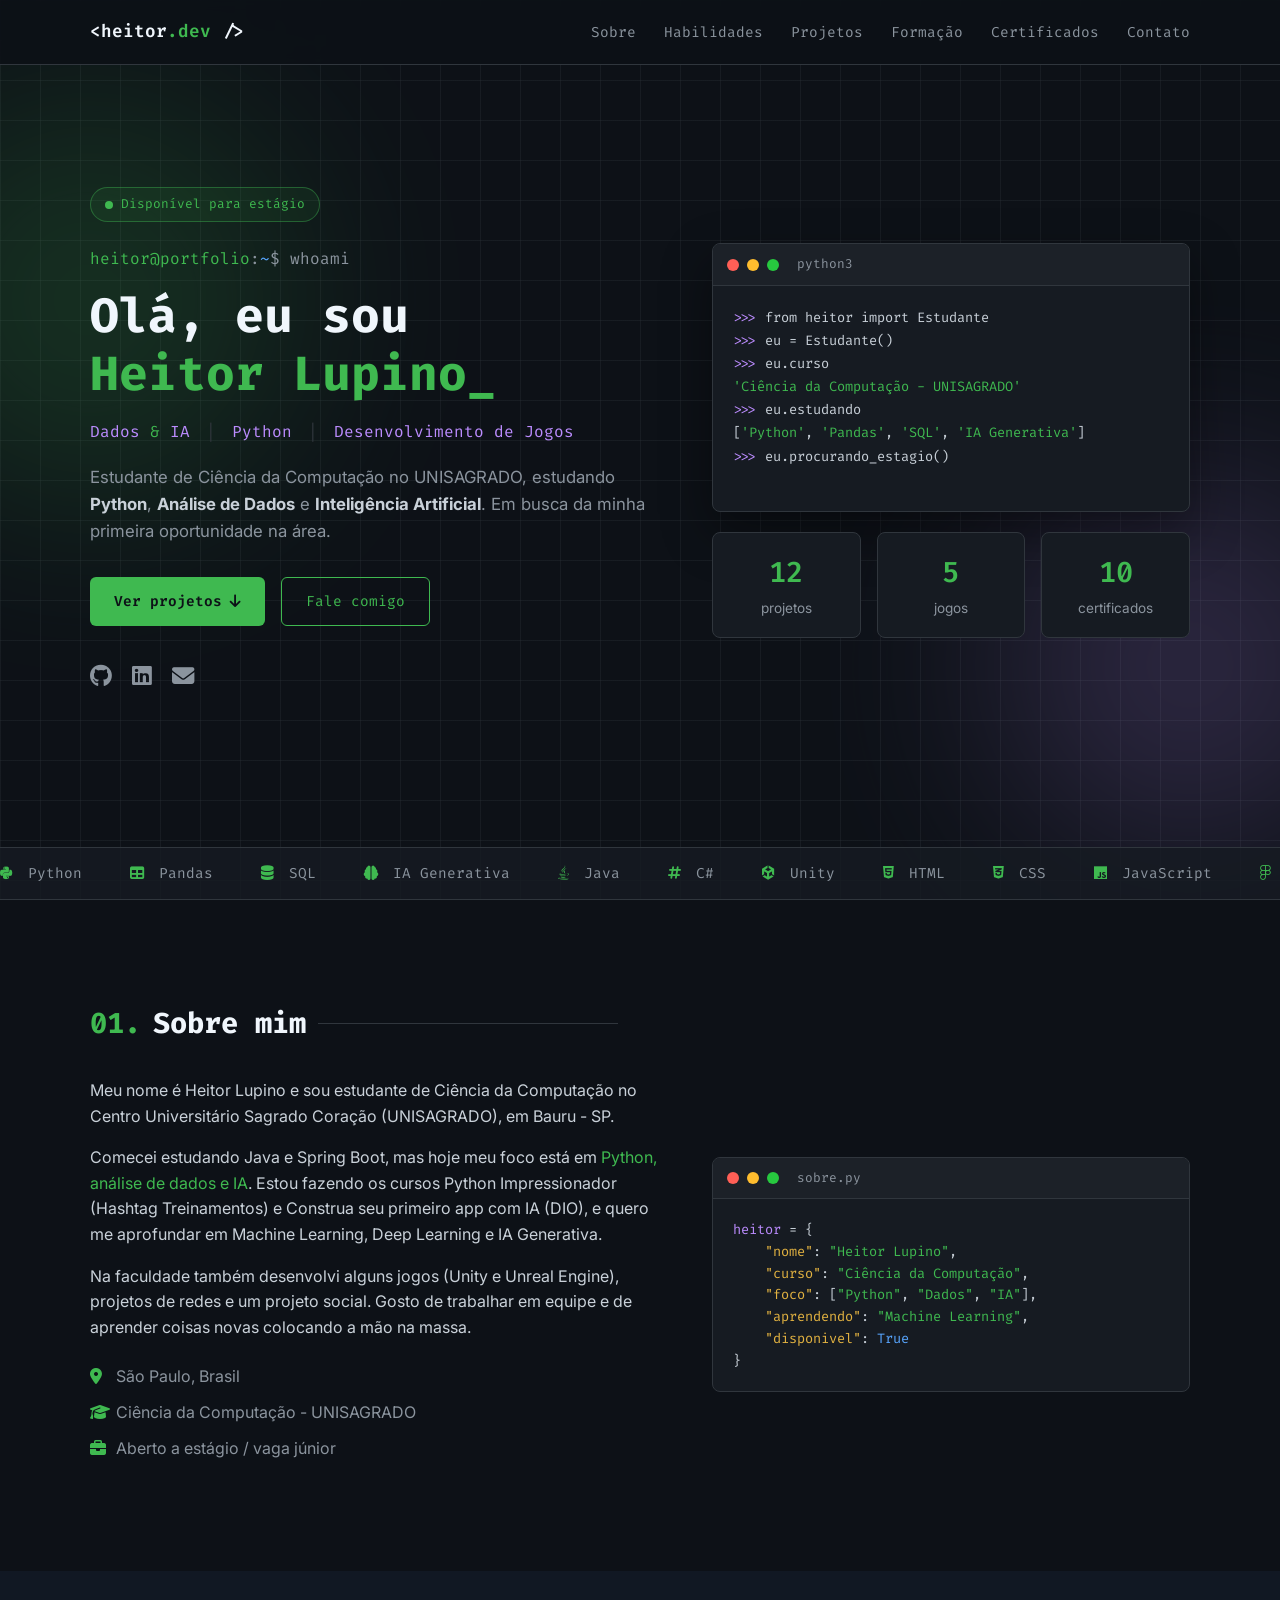
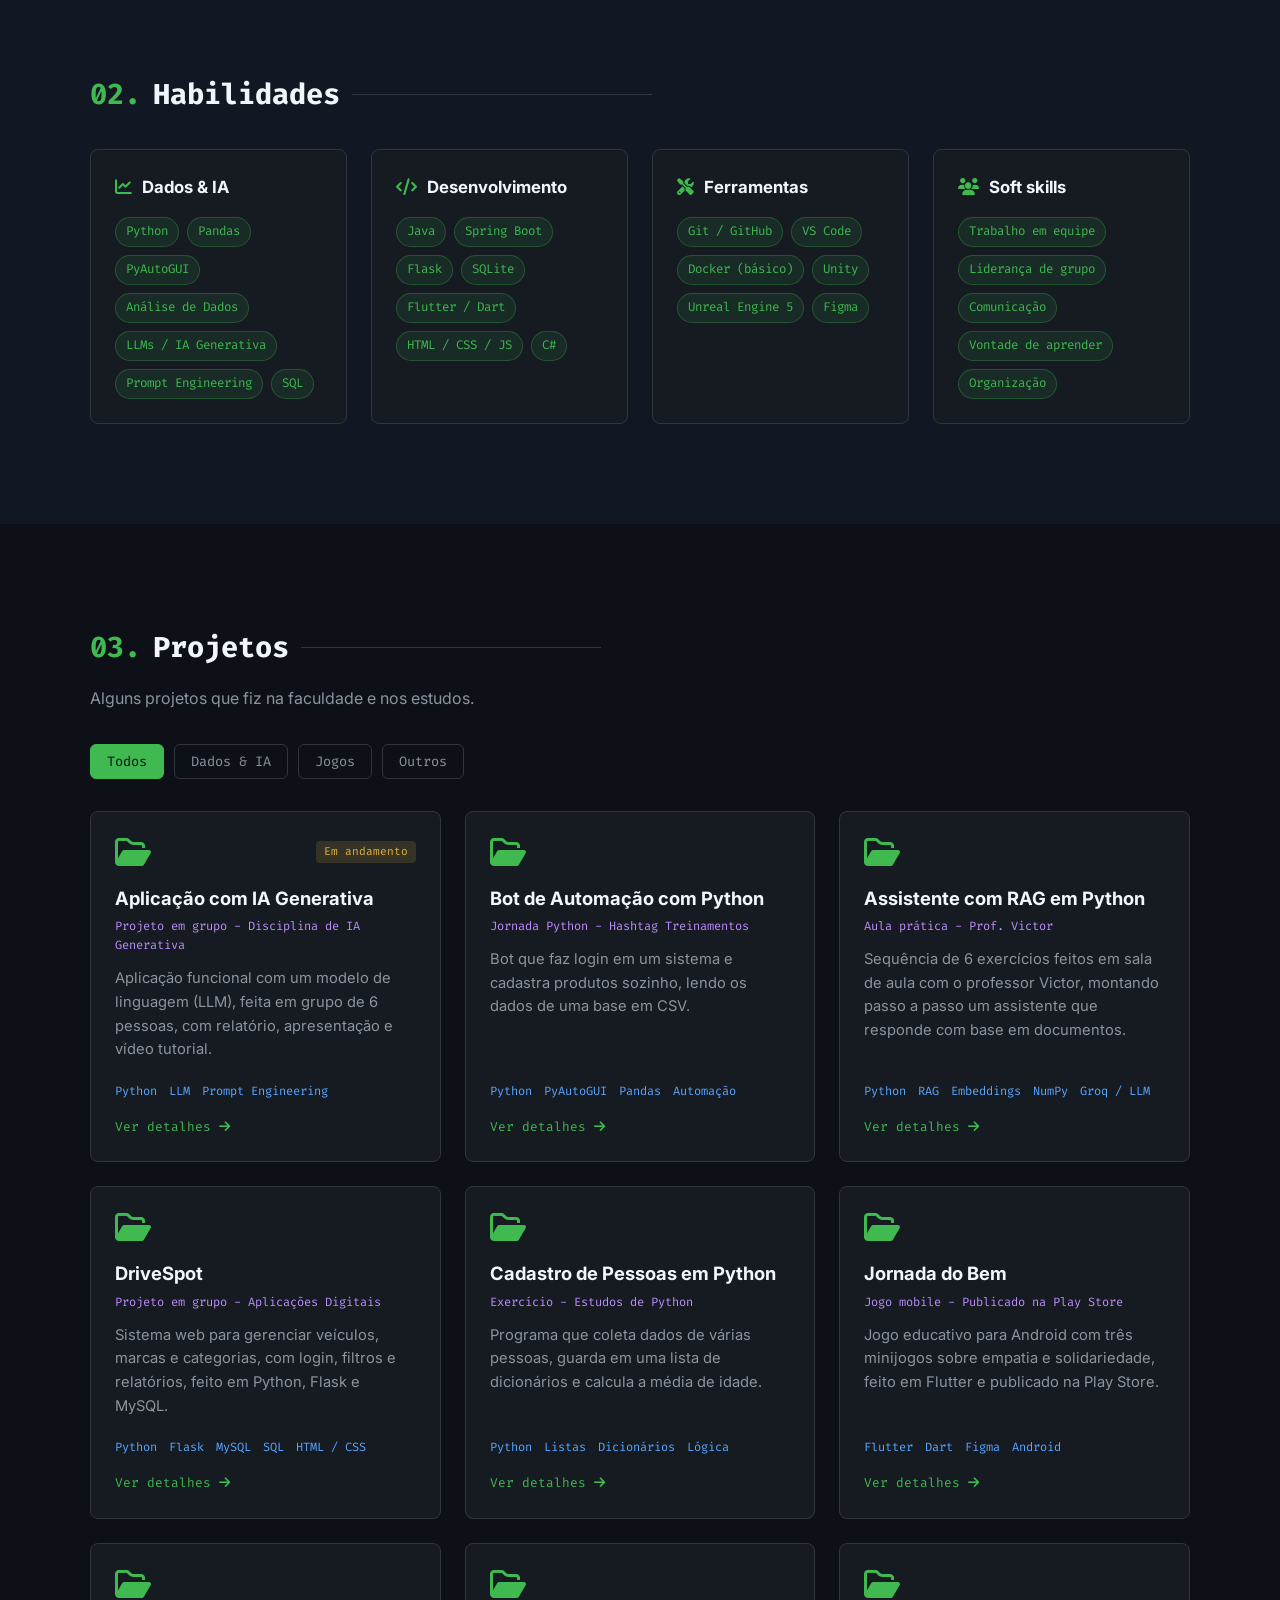
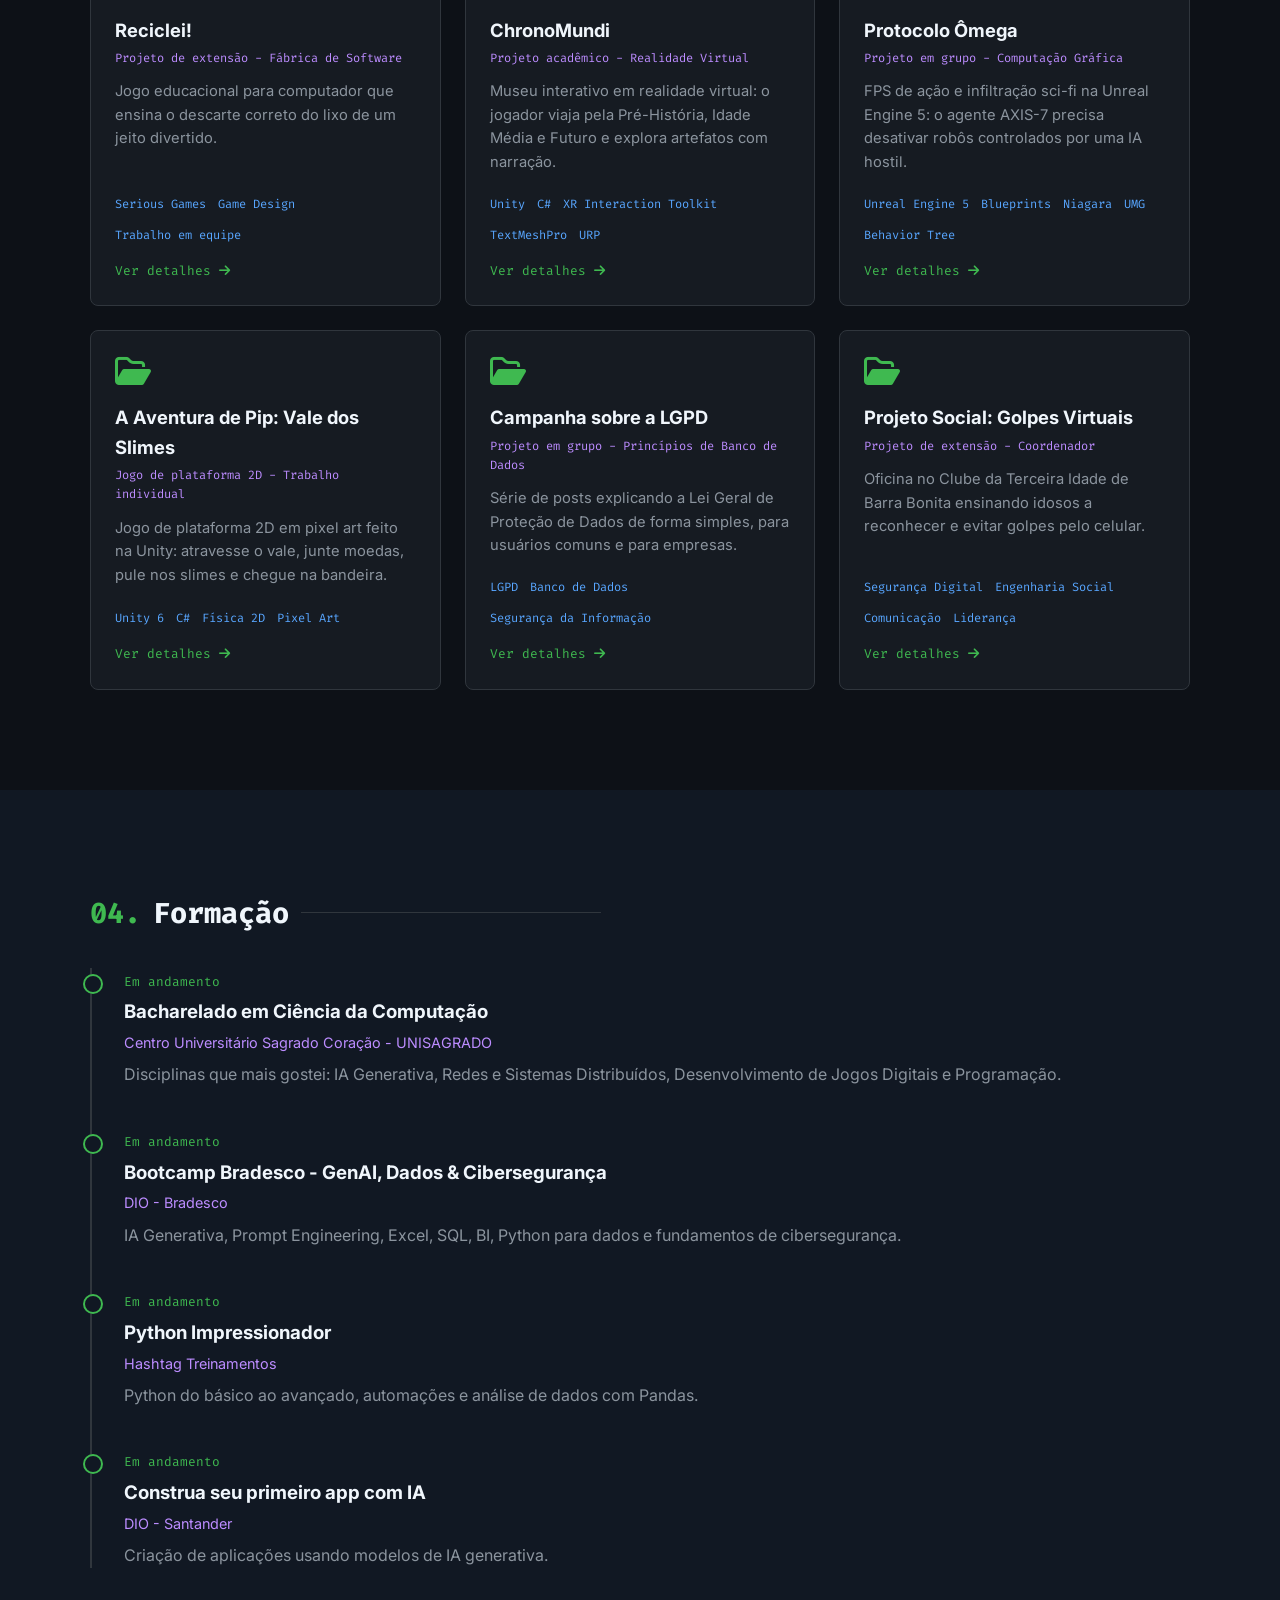
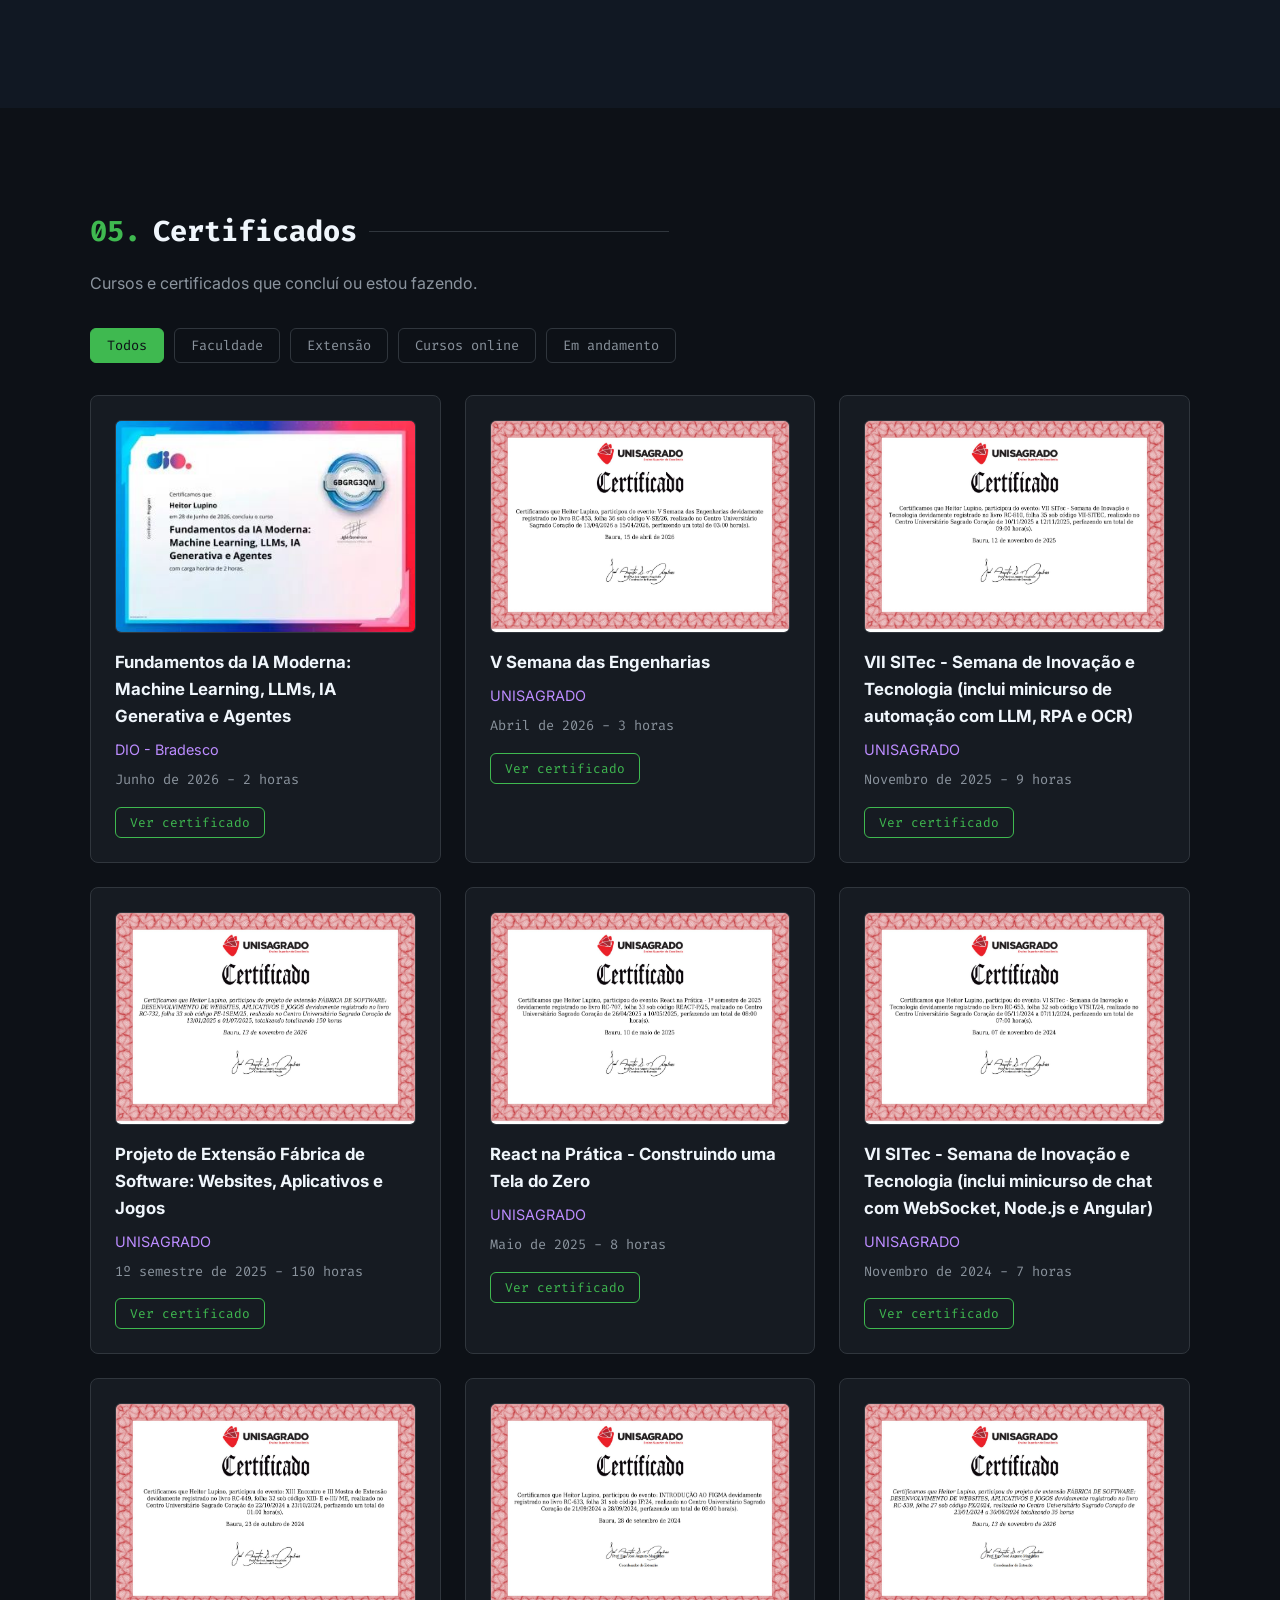
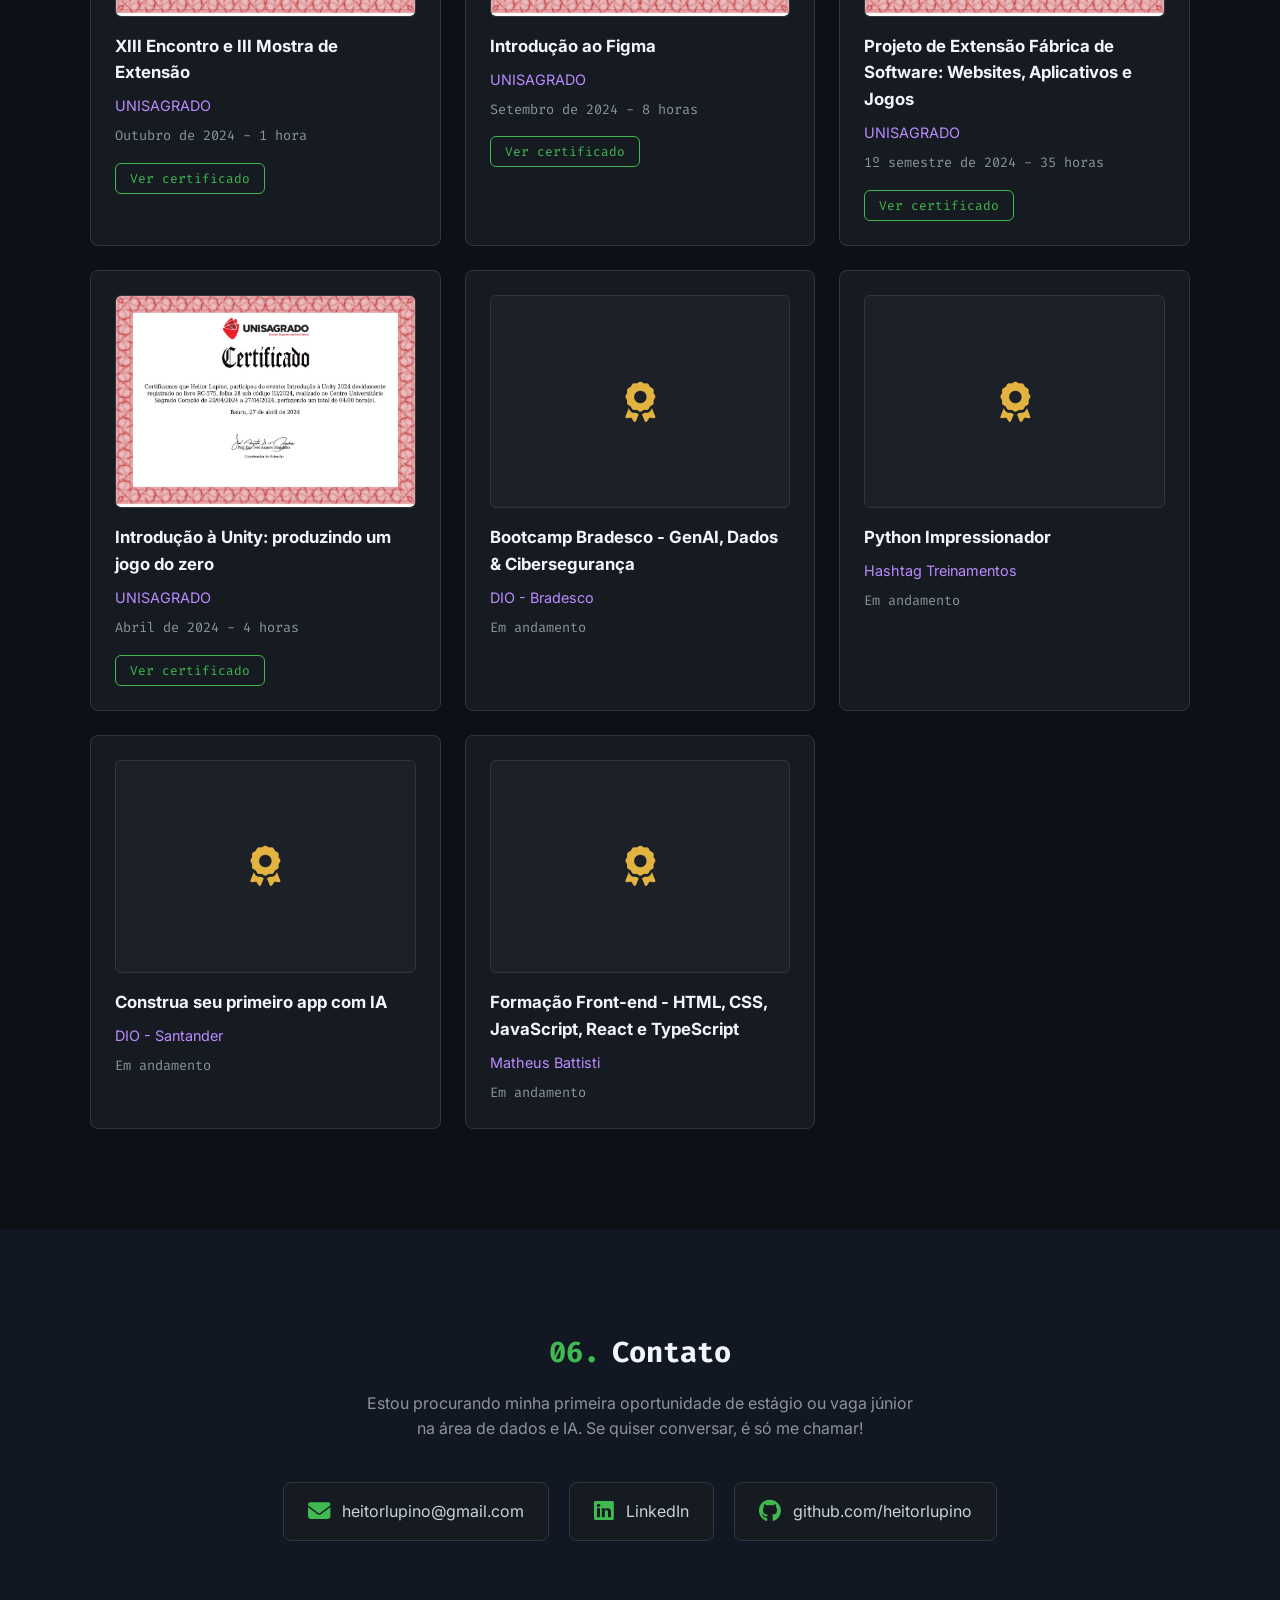
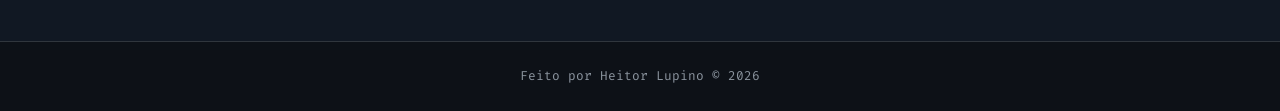
==== index.html @ 26073c18 "Vídeo do ChronoMundi a partir de 1:00 com a tela inicial" ====
<!DOCTYPE html>
<html lang="pt-BR">
<head>
  <meta charset="UTF-8">
  <meta name="viewport" content="width=device-width, initial-scale=1.0">
  <meta name="description" content="Portfolio de Heitor Lupino - Estudante de Ciência da Computação focado em Python, Análise de Dados e IA">
  <title>Heitor Lupino | Portfolio</title>
  <link rel="icon" href="assets/img/favicon.svg" type="image/svg+xml">

  <!-- fontes -->
  <link rel="preconnect" href="https://fonts.googleapis.com">
  <link rel="preconnect" href="https://fonts.gstatic.com" crossorigin>
  <link href="https://fonts.googleapis.com/css2?family=Fira+Code:wght@400;500;600&family=Inter:wght@400;500;600;700&display=swap" rel="stylesheet">

  <!-- icones -->
  <link rel="stylesheet" href="https://cdnjs.cloudflare.com/ajax/libs/font-awesome/6.5.1/css/all.min.css">

  <link rel="stylesheet" href="css/style.css?v=14">
</head>
<body>

  <!-- ===== MENU ===== -->
  <header class="header">
    <nav class="nav container">
      <a href="#inicio" class="logo">&lt;heitor<span>.dev</span> /&gt;</a>

      <button class="menu-btn" id="menu-btn" aria-label="Abrir menu">
        <i class="fa-solid fa-bars"></i>
      </button>

      <ul class="nav-links" id="nav-links">
        <li><a href="#sobre">Sobre</a></li>
        <li><a href="#habilidades">Habilidades</a></li>
        <li><a href="#projetos">Projetos</a></li>
        <li><a href="#formacao">Formação</a></li>
        <li><a href="#certificados">Certificados</a></li>
        <li><a href="#contato">Contato</a></li>
      </ul>
    </nav>
  </header>

  <main>

    <!-- ===== INICIO ===== -->
    <section class="hero" id="inicio">
      <!-- bolinhas de luz no fundo -->
      <div class="glow glow-1"></div>
      <div class="glow glow-2"></div>

      <div class="container hero-grid">
        <div class="hero-content">
          <span class="status-badge"><span class="status-dot"></span> Disponível para estágio</span>

          <p class="hero-prompt"><span class="green">heitor@portfolio</span>:<span class="blue">~</span>$ whoami</p>
          <h1 class="hero-title">Olá, eu sou<br><span class="green" id="typing"></span><span class="cursor">_</span></h1>
          <p class="hero-role">Dados <span class="green">&</span> IA <span class="sep">|</span> Python <span class="sep">|</span> Desenvolvimento de Jogos</p>
          <p class="hero-subtitle">
            Estudante de Ciência da Computação no UNISAGRADO, estudando
            <strong>Python</strong>, <strong>Análise de Dados</strong> e <strong>Inteligência Artificial</strong>.
            Em busca da minha primeira oportunidade na área.
          </p>

          <div class="hero-buttons">
            <a href="#projetos" class="btn btn-primary">Ver projetos <i class="fa-solid fa-arrow-down"></i></a>
            <a href="#contato" class="btn btn-outline">Fale comigo</a>
          </div>

          <div class="hero-socials">
            <a href="https://github.com/heitorlupino" target="_blank" title="GitHub"><i class="fa-brands fa-github"></i></a>
            <a href="https://www.linkedin.com/in/heitor-lupino-b580562b5" target="_blank" title="LinkedIn"><i class="fa-brands fa-linkedin"></i></a>
            <a href="mailto:heitorlupino@gmail.com" title="E-mail"><i class="fa-solid fa-envelope"></i></a>
          </div>
        </div>

        <!-- terminal com o codigo sendo digitado (preenchido pelo script.js) -->
        <div class="hero-side">
          <div class="terminal hero-terminal">
            <div class="terminal-top">
              <span class="dot red"></span>
              <span class="dot yellow"></span>
              <span class="dot green-dot"></span>
              <span class="terminal-name">python3</span>
            </div>
            <pre class="terminal-body" id="hero-code"></pre>
          </div>

          <!-- numeros (contados a partir do dados.js) -->
          <div class="stats">
            <div class="stat">
              <span class="stat-num" id="stat-projetos">0</span>
              <span class="stat-label">projetos</span>
            </div>
            <div class="stat">
              <span class="stat-num" id="stat-jogos">0</span>
              <span class="stat-label">jogos</span>
            </div>
            <div class="stat">
              <span class="stat-num" id="stat-certs">0</span>
              <span class="stat-label">certificados</span>
            </div>
          </div>
        </div>
      </div>

      <!-- faixa de tecnologias passando -->
      <div class="tech-strip">
        <div class="tech-track">
          <span><i class="fa-brands fa-python"></i> Python</span>
          <span><i class="fa-solid fa-table"></i> Pandas</span>
          <span><i class="fa-solid fa-database"></i> SQL</span>
          <span><i class="fa-solid fa-brain"></i> IA Generativa</span>
          <span><i class="fa-brands fa-java"></i> Java</span>
          <span><i class="fa-solid fa-hashtag"></i> C#</span>
          <span><i class="fa-brands fa-unity"></i> Unity</span>
          <span><i class="fa-brands fa-html5"></i> HTML</span>
          <span><i class="fa-brands fa-css3-alt"></i> CSS</span>
          <span><i class="fa-brands fa-js"></i> JavaScript</span>
          <span><i class="fa-brands fa-figma"></i> Figma</span>
          <span><i class="fa-brands fa-git-alt"></i> Git</span>
          <!-- repetido pra animacao ficar continua -->
          <span><i class="fa-brands fa-python"></i> Python</span>
          <span><i class="fa-solid fa-table"></i> Pandas</span>
          <span><i class="fa-solid fa-database"></i> SQL</span>
          <span><i class="fa-solid fa-brain"></i> IA Generativa</span>
          <span><i class="fa-brands fa-java"></i> Java</span>
          <span><i class="fa-solid fa-hashtag"></i> C#</span>
          <span><i class="fa-brands fa-unity"></i> Unity</span>
          <span><i class="fa-brands fa-html5"></i> HTML</span>
          <span><i class="fa-brands fa-css3-alt"></i> CSS</span>
          <span><i class="fa-brands fa-js"></i> JavaScript</span>
          <span><i class="fa-brands fa-figma"></i> Figma</span>
          <span><i class="fa-brands fa-git-alt"></i> Git</span>
        </div>
      </div>
    </section>

    <!-- ===== SOBRE ===== -->
    <section class="section" id="sobre">
      <div class="container">
        <h2 class="section-title"><span class="green">01.</span> Sobre mim</h2>

        <div class="about">
          <div class="about-text">
            <p>
              Meu nome é Heitor Lupino e sou estudante de Ciência da Computação no
              Centro Universitário Sagrado Coração (UNISAGRADO), em Bauru - SP.
            </p>
            <p>
              Comecei estudando Java e Spring Boot, mas hoje meu foco está em
              <span class="green">Python, análise de dados e IA</span>. Estou fazendo os cursos
              Python Impressionador (Hashtag Treinamentos) e Construa seu primeiro app com IA (DIO),
              e quero me aprofundar em Machine Learning, Deep Learning e IA Generativa.
            </p>
            <p>
              Na faculdade também desenvolvi alguns jogos (Unity e Unreal Engine), projetos de
              redes e um projeto social. Gosto de trabalhar em equipe e de aprender coisas novas
              colocando a mão na massa.
            </p>

            <ul class="about-list">
              <li><i class="fa-solid fa-location-dot"></i> São Paulo, Brasil</li>
              <li><i class="fa-solid fa-graduation-cap"></i> Ciência da Computação - UNISAGRADO</li>
              <li><i class="fa-solid fa-briefcase"></i> Aberto a estágio / vaga júnior</li>
            </ul>
          </div>

          <div class="about-card">
            <div class="terminal">
              <div class="terminal-top">
                <span class="dot red"></span>
                <span class="dot yellow"></span>
                <span class="dot green-dot"></span>
                <span class="terminal-name">sobre.py</span>
              </div>
<pre class="terminal-body"><span class="purple">heitor</span> = {
    <span class="yellow">"nome"</span>: <span class="green">"Heitor Lupino"</span>,
    <span class="yellow">"curso"</span>: <span class="green">"Ciência da Computação"</span>,
    <span class="yellow">"foco"</span>: [<span class="green">"Python"</span>, <span class="green">"Dados"</span>, <span class="green">"IA"</span>],
    <span class="yellow">"aprendendo"</span>: <span class="green">"Machine Learning"</span>,
    <span class="yellow">"disponivel"</span>: <span class="blue">True</span>
}</pre>
            </div>
          </div>
        </div>
      </div>
    </section>

    <!-- ===== HABILIDADES ===== -->
    <section class="section section-alt" id="habilidades">
      <div class="container">
        <h2 class="section-title"><span class="green">02.</span> Habilidades</h2>

        <div class="skills-grid">
          <div class="skill-box">
            <h3><i class="fa-solid fa-chart-line"></i> Dados & IA</h3>
            <ul class="tags">
              <li>Python</li>
              <li>Pandas</li>
              <li>PyAutoGUI</li>
              <li>Análise de Dados</li>
              <li>LLMs / IA Generativa</li>
              <li>Prompt Engineering</li>
              <li>SQL</li>
            </ul>
          </div>

          <div class="skill-box">
            <h3><i class="fa-solid fa-code"></i> Desenvolvimento</h3>
            <ul class="tags">
              <li>Java</li>
              <li>Spring Boot</li>
              <li>Flask</li>
              <li>SQLite</li>
              <li>Flutter / Dart</li>
              <li>HTML / CSS / JS</li>
              <li>C#</li>
            </ul>
          </div>

          <div class="skill-box">
            <h3><i class="fa-solid fa-screwdriver-wrench"></i> Ferramentas</h3>
            <ul class="tags">
              <li>Git / GitHub</li>
              <li>VS Code</li>
              <li>Docker (básico)</li>
              <li>Unity</li>
              <li>Unreal Engine 5</li>
              <li>Figma</li>
            </ul>
          </div>

          <div class="skill-box">
            <h3><i class="fa-solid fa-users"></i> Soft skills</h3>
            <ul class="tags">
              <li>Trabalho em equipe</li>
              <li>Liderança de grupo</li>
              <li>Comunicação</li>
              <li>Vontade de aprender</li>
              <li>Organização</li>
            </ul>
          </div>
        </div>
      </div>
    </section>

    <!-- ===== PROJETOS ===== -->
    <section class="section" id="projetos">
      <div class="container">
        <h2 class="section-title"><span class="green">03.</span> Projetos</h2>
        <p class="section-desc">Alguns projetos que fiz na faculdade e nos estudos.</p>

        <div class="filters">
          <button class="filter-btn proj-filter active" data-filter="todos">Todos</button>
          <button class="filter-btn proj-filter" data-filter="dados">Dados & IA</button>
          <button class="filter-btn proj-filter" data-filter="jogos">Jogos</button>
          <button class="filter-btn proj-filter" data-filter="outros">Outros</button>
        </div>

        <!-- os cards sao criados pelo js/script.js (lista "projetos") -->
        <div class="projects-grid" id="projects-grid"></div>
      </div>
    </section>

    <!-- ===== FORMACAO ===== -->
    <section class="section section-alt" id="formacao">
      <div class="container">
        <h2 class="section-title"><span class="green">04.</span> Formação</h2>

        <div class="timeline">
          <div class="timeline-item">
            <span class="timeline-date">Em andamento</span>
            <h3>Bacharelado em Ciência da Computação</h3>
            <p class="timeline-place">Centro Universitário Sagrado Coração - UNISAGRADO</p>
            <p>
              Disciplinas que mais gostei: IA Generativa, Redes e Sistemas Distribuídos,
              Desenvolvimento de Jogos Digitais e Programação.
            </p>
          </div>

          <div class="timeline-item">
            <span class="timeline-date">Em andamento</span>
            <h3>Bootcamp Bradesco - GenAI, Dados & Cibersegurança</h3>
            <p class="timeline-place">DIO - Bradesco</p>
            <p>IA Generativa, Prompt Engineering, Excel, SQL, BI, Python para dados e fundamentos de cibersegurança.</p>
          </div>

          <div class="timeline-item">
            <span class="timeline-date">Em andamento</span>
            <h3>Python Impressionador</h3>
            <p class="timeline-place">Hashtag Treinamentos</p>
            <p>Python do básico ao avançado, automações e análise de dados com Pandas.</p>
          </div>

          <div class="timeline-item">
            <span class="timeline-date">Em andamento</span>
            <h3>Construa seu primeiro app com IA</h3>
            <p class="timeline-place">DIO - Santander</p>
            <p>Criação de aplicações usando modelos de IA generativa.</p>
          </div>
        </div>
      </div>
    </section>

    <!-- ===== CERTIFICADOS ===== -->
    <section class="section" id="certificados">
      <div class="container">
        <h2 class="section-title"><span class="green">05.</span> Certificados</h2>
        <p class="section-desc">Cursos e certificados que concluí ou estou fazendo.</p>

        <div class="filters">
          <button class="filter-btn cert-filter active" data-filter="todos">Todos</button>
          <button class="filter-btn cert-filter" data-filter="faculdade">Faculdade</button>
          <button class="filter-btn cert-filter" data-filter="extensao">Extensão</button>
          <button class="filter-btn cert-filter" data-filter="cursos">Cursos online</button>
          <button class="filter-btn cert-filter" data-filter="andamento">Em andamento</button>
        </div>

        <!-- os cards sao criados pelo js/script.js (lista "certificados") -->
        <div class="certs-grid" id="certs-grid"></div>
      </div>
    </section>

    <!-- ===== CONTATO ===== -->
    <section class="section section-alt" id="contato">
      <div class="container contact">
        <h2 class="section-title center"><span class="green">06.</span> Contato</h2>
        <p class="contact-text">
          Estou procurando minha primeira oportunidade de estágio ou vaga júnior
          na área de dados e IA. Se quiser conversar, é só me chamar!
        </p>

        <div class="contact-links">
          <a href="mailto:heitorlupino@gmail.com" class="contact-card">
            <i class="fa-solid fa-envelope"></i>
            <span>heitorlupino@gmail.com</span>
          </a>
          <a href="https://www.linkedin.com/in/heitor-lupino-b580562b5" target="_blank" class="contact-card" id="linkedin-link">
            <i class="fa-brands fa-linkedin"></i>
            <span>LinkedIn</span>
          </a>
          <a href="https://github.com/heitorlupino" target="_blank" class="contact-card">
            <i class="fa-brands fa-github"></i>
            <span>github.com/heitorlupino</span>
          </a>
        </div>
      </div>
    </section>

  </main>

  <footer class="footer">
    <p>Feito por Heitor Lupino &copy; <span id="ano"></span></p>
  </footer>

  <!-- modal pra ver o certificado -->
  <div class="modal" id="modal">
    <div class="modal-content">
      <button class="modal-close" id="modal-close" aria-label="Fechar">&times;</button>
      <img src="" alt="Certificado" id="modal-img">
      <a href="#" target="_blank" class="btn btn-outline modal-pdf" id="modal-pdf">
        <i class="fa-solid fa-file-pdf"></i> Abrir PDF original
      </a>
    </div>
  </div>

  <script src="js/dados.js?v=14"></script>
  <script src="js/script.js?v=14"></script>
</body>
</html>
---- css/style.css ----
/* =========================
   VARIAVEIS (cores do tema)
   ========================= */
:root {
  --bg: #0d1117;
  --bg-alt: #111823;
  --card: #161b22;
  --border: #30363d;
  --text: #c9d1d9;
  --text-light: #8b949e;
  --white: #f0f6fc;
  --green: #3fb950;
  --blue: #58a6ff;
  --purple: #bc8cff;
  --yellow: #e3b341;
  --red: #f85149;
}

/* =========================
   RESET / BASE
   ========================= */
* {
  margin: 0;
  padding: 0;
  box-sizing: border-box;
}

html {
  scroll-behavior: smooth;
}

body {
  font-family: 'Inter', sans-serif;
  background-color: var(--bg);
  color: var(--text);
  line-height: 1.6;
}

a {
  color: inherit;
  text-decoration: none;
}

ul {
  list-style: none;
}

img {
  max-width: 100%;
}

.container {
  width: 90%;
  max-width: 1100px;
  margin: 0 auto;
}

/* cores de texto */
.green { color: var(--green); }
.blue { color: var(--blue); }
.purple { color: var(--purple); }
.text-light { color: var(--text-light); }
.yellow { color: var(--yellow); }

/* =========================
   MENU
   ========================= */
.header {
  position: fixed;
  top: 0;
  width: 100%;
  background-color: rgba(13, 17, 23, 0.9);
  backdrop-filter: blur(6px);
  border-bottom: 1px solid var(--border);
  z-index: 100;
}

.nav {
  display: flex;
  justify-content: space-between;
  align-items: center;
  height: 64px;
}

.logo {
  font-family: 'Fira Code', monospace;
  font-weight: 600;
  color: var(--white);
  font-size: 1.1rem;
}

.logo span {
  color: var(--green);
}

.nav-links {
  display: flex;
  gap: 28px;
}

.nav-links a {
  font-family: 'Fira Code', monospace;
  font-size: 0.9rem;
  color: var(--text-light);
  transition: color 0.2s;
}

.nav-links a:hover,
.nav-links a.active {
  color: var(--green);
}

.menu-btn {
  display: none;
  background: none;
  border: none;
  color: var(--white);
  font-size: 1.4rem;
  cursor: pointer;
}

/* =========================
   BOTOES
   ========================= */
.btn {
  display: inline-flex;
  align-items: center;
  gap: 8px;
  padding: 12px 24px;
  border-radius: 6px;
  font-family: 'Fira Code', monospace;
  font-size: 0.9rem;
  transition: 0.2s;
}

.btn-primary {
  background-color: var(--green);
  color: var(--bg);
  font-weight: 600;
}

.btn-primary:hover {
  background-color: #2ea043;
}

.btn-outline {
  border: 1px solid var(--green);
  color: var(--green);
}

.btn-outline:hover {
  background-color: rgba(63, 185, 80, 0.1);
}

/* =========================
   HERO (inicio)
   ========================= */
.hero {
  position: relative;
  min-height: 100vh;
  display: flex;
  flex-direction: column;
  justify-content: center;
  padding-top: 90px;
  overflow: hidden;
  /* grade de fundo */
  background-image:
    linear-gradient(rgba(48, 54, 61, 0.3) 1px, transparent 1px),
    linear-gradient(90deg, rgba(48, 54, 61, 0.3) 1px, transparent 1px);
  background-size: 40px 40px;
}

/* luzes coloridas desfocadas no fundo */
.glow {
  position: absolute;
  border-radius: 50%;
  filter: blur(100px);
  opacity: 0.18;
  pointer-events: none;
}

.glow-1 {
  width: 420px;
  height: 420px;
  background-color: var(--green);
  top: 10%;
  left: -120px;
}

.glow-2 {
  width: 380px;
  height: 380px;
  background-color: var(--purple);
  bottom: 5%;
  right: -100px;
}

.hero-grid {
  position: relative;
  display: grid;
  grid-template-columns: 1.2fr 1fr;
  gap: 48px;
  align-items: center;
  flex: 1;
}

.status-badge {
  display: inline-flex;
  align-items: center;
  gap: 8px;
  font-family: 'Fira Code', monospace;
  font-size: 0.8rem;
  color: var(--green);
  border: 1px solid rgba(63, 185, 80, 0.4);
  background-color: rgba(63, 185, 80, 0.08);
  padding: 6px 14px;
  border-radius: 20px;
  margin-bottom: 24px;
}

.status-dot {
  width: 8px;
  height: 8px;
  border-radius: 50%;
  background-color: var(--green);
  animation: pulsar 1.5s infinite;
}

@keyframes pulsar {
  0% { box-shadow: 0 0 0 0 rgba(63, 185, 80, 0.7); }
  100% { box-shadow: 0 0 0 10px rgba(63, 185, 80, 0); }
}

.hero-prompt {
  font-family: 'Fira Code', monospace;
  color: var(--text-light);
  margin-bottom: 16px;
}

.hero-title {
  font-family: 'Fira Code', monospace;
  font-size: 3rem;
  color: var(--white);
  line-height: 1.2;
  margin-bottom: 16px;
}

.cursor {
  color: var(--green);
  animation: piscar 1s infinite;
}

@keyframes piscar {
  0%, 50% { opacity: 1; }
  51%, 100% { opacity: 0; }
}

.hero-role {
  font-family: 'Fira Code', monospace;
  color: var(--purple);
  margin-bottom: 20px;
}

.hero-role .sep {
  color: var(--border);
  margin: 0 6px;
}

.hero-subtitle {
  max-width: 560px;
  font-size: 1.05rem;
  color: var(--text-light);
  margin-bottom: 32px;
}

.hero-subtitle strong {
  color: var(--text);
}

.hero-buttons {
  display: flex;
  gap: 16px;
  flex-wrap: wrap;
}

.hero-socials {
  display: flex;
  gap: 20px;
  margin-top: 32px;
}

.hero-socials a {
  font-size: 1.4rem;
  color: var(--text-light);
  transition: 0.2s;
}

.hero-socials a:hover {
  color: var(--green);
  transform: translateY(-3px);
}

/* terminal do lado direito */
.hero-terminal {
  box-shadow: 0 20px 50px rgba(0, 0, 0, 0.4);
}

.hero-grid > div {
  min-width: 0; /* evita o terminal estourar a tela no celular */
}

.hero-terminal .terminal-body {
  min-height: 225px;
  line-height: 1.7;
}

.stats {
  display: grid;
  grid-template-columns: repeat(3, 1fr);
  gap: 16px;
  margin-top: 20px;
}

.stat {
  background-color: var(--card);
  border: 1px solid var(--border);
  border-radius: 8px;
  padding: 16px;
  text-align: center;
}

.stat-num {
  display: block;
  font-family: 'Fira Code', monospace;
  font-size: 1.8rem;
  font-weight: 600;
  color: var(--green);
}

.stat-label {
  font-size: 0.85rem;
  color: var(--text-light);
}

/* faixa de tecnologias */
.tech-strip {
  position: relative;
  margin-top: 56px;
  border-top: 1px solid var(--border);
  border-bottom: 1px solid var(--border);
  background-color: rgba(22, 27, 34, 0.8);
  overflow: hidden;
  padding: 14px 0;
}

.tech-track {
  display: flex;
  gap: 48px;
  width: max-content;
  animation: passar 30s linear infinite;
}

.tech-track span {
  font-family: 'Fira Code', monospace;
  font-size: 0.9rem;
  color: var(--text-light);
  white-space: nowrap;
}

.tech-track i {
  color: var(--green);
  margin-right: 6px;
}

@keyframes passar {
  from { transform: translateX(0); }
  to { transform: translateX(-50%); }
}

/* =========================
   SECOES
   ========================= */
.section {
  padding: 100px 0;
}

.section-alt {
  background-color: var(--bg-alt);
}

.section-title {
  font-family: 'Fira Code', monospace;
  font-size: 1.8rem;
  color: var(--white);
  margin-bottom: 16px;
  display: flex;
  align-items: center;
  gap: 12px;
}

/* linha do lado do titulo */
.section-title::after {
  content: '';
  flex: 1;
  max-width: 300px;
  height: 1px;
  background-color: var(--border);
}

.section-title.center {
  justify-content: center;
}

.section-title.center::after {
  display: none;
}

.section-desc {
  color: var(--text-light);
  margin-bottom: 32px;
}

/* =========================
   SOBRE
   ========================= */
.about {
  display: grid;
  grid-template-columns: 1.2fr 1fr;
  gap: 48px;
  align-items: center;
  margin-top: 32px;
}

.about-text p {
  margin-bottom: 16px;
}

.about-list {
  margin-top: 24px;
}

.about-list li {
  margin-bottom: 10px;
  color: var(--text-light);
}

.about-list i {
  color: var(--green);
  width: 22px;
}

/* janelinha de terminal */
.terminal {
  background-color: var(--card);
  border: 1px solid var(--border);
  border-radius: 8px;
  overflow: hidden;
}

.terminal-top {
  display: flex;
  align-items: center;
  gap: 8px;
  padding: 10px 14px;
  background-color: #1c2128;
  border-bottom: 1px solid var(--border);
}

.dot {
  width: 12px;
  height: 12px;
  border-radius: 50%;
}

.red { background-color: #ff5f56; }
.dot.yellow { background-color: #ffbd2e; }
.green-dot { background-color: #27c93f; }

.terminal-name {
  margin-left: 10px;
  font-family: 'Fira Code', monospace;
  font-size: 0.8rem;
  color: var(--text-light);
}

.terminal-body {
  padding: 20px;
  font-family: 'Fira Code', monospace;
  font-size: 0.85rem;
  overflow-x: auto;
}

/* =========================
   HABILIDADES
   ========================= */
.skills-grid {
  display: grid;
  grid-template-columns: repeat(auto-fit, minmax(240px, 1fr));
  gap: 24px;
  margin-top: 32px;
}

.skill-box {
  background-color: var(--card);
  border: 1px solid var(--border);
  border-radius: 8px;
  padding: 24px;
  transition: border-color 0.2s;
}

.skill-box:hover {
  border-color: var(--green);
}

.skill-box h3 {
  color: var(--white);
  font-size: 1.05rem;
  margin-bottom: 16px;
}

.skill-box h3 i {
  color: var(--green);
  margin-right: 6px;
}

.tags {
  display: flex;
  flex-wrap: wrap;
  gap: 8px;
}

.tags li {
  font-family: 'Fira Code', monospace;
  font-size: 0.78rem;
  padding: 4px 10px;
  border-radius: 20px;
  background-color: rgba(63, 185, 80, 0.1);
  color: var(--green);
  border: 1px solid rgba(63, 185, 80, 0.3);
}

/* =========================
   PROJETOS
   ========================= */
.filters {
  display: flex;
  gap: 10px;
  flex-wrap: wrap;
  margin-bottom: 32px;
}

.filter-btn {
  background: none;
  border: 1px solid var(--border);
  color: var(--text-light);
  padding: 8px 16px;
  border-radius: 6px;
  font-family: 'Fira Code', monospace;
  font-size: 0.85rem;
  cursor: pointer;
  transition: 0.2s;
}

.filter-btn:hover {
  color: var(--green);
  border-color: var(--green);
}

.filter-btn.active {
  background-color: var(--green);
  border-color: var(--green);
  color: var(--bg);
}

.projects-grid {
  display: grid;
  grid-template-columns: repeat(auto-fill, minmax(320px, 1fr));
  gap: 24px;
}

.project-card {
  background-color: var(--card);
  border: 1px solid var(--border);
  border-radius: 8px;
  padding: 24px;
  display: flex;
  flex-direction: column;
  transition: transform 0.2s, border-color 0.2s;
}

.project-card:hover {
  transform: translateY(-5px);
  border-color: var(--green);
}

.project-top {
  display: flex;
  justify-content: space-between;
  align-items: center;
  margin-bottom: 16px;
}

.project-top .fa-folder-open {
  font-size: 2rem;
  color: var(--green);
}

.project-links a {
  color: var(--text-light);
  font-size: 1.2rem;
  margin-left: 12px;
}

.project-links a:hover {
  color: var(--green);
}

.project-card h3 {
  color: var(--white);
  font-size: 1.15rem;
  margin-bottom: 4px;
}

.project-card .project-type {
  font-family: 'Fira Code', monospace;
  font-size: 0.75rem;
  color: var(--purple);
  margin-bottom: 12px;
  flex: 0;
}

.project-header .project-type {
  font-family: 'Fira Code', monospace;
  color: var(--purple);
}

.project-card p {
  color: var(--text-light);
  font-size: 0.92rem;
  margin-bottom: 20px;
  flex: 1;
}

.project-tech {
  display: flex;
  flex-wrap: wrap;
  gap: 12px;
  font-family: 'Fira Code', monospace;
  font-size: 0.75rem;
  color: var(--blue);
}

.badge {
  font-family: 'Fira Code', monospace;
  font-size: 0.7rem;
  padding: 2px 8px;
  border-radius: 4px;
  background-color: rgba(227, 179, 65, 0.15);
  color: var(--yellow);
}


.project-more {
  margin-top: 16px;
  font-family: 'Fira Code', monospace;
  font-size: 0.8rem;
  color: var(--green);
}

.project-card:hover .project-more i {
  margin-left: 4px;
}

/* =========================
   PAGINA DO PROJETO
   ========================= */
.project-page {
  padding: 110px 0 80px;
  min-height: 100vh;
}

.back-link {
  display: inline-block;
  font-family: 'Fira Code', monospace;
  font-size: 0.9rem;
  color: var(--text-light);
  margin-bottom: 32px;
}

.back-link:hover {
  color: var(--green);
}

.project-header {
  margin-bottom: 48px;
}

.project-header h1 {
  font-family: 'Fira Code', monospace;
  font-size: 2.6rem;
  color: var(--white);
  margin-bottom: 20px;
}

.project-header .project-type {
  font-size: 0.85rem;
  margin-bottom: 8px;
}

.project-header .tags {
  margin-bottom: 28px;
}

.project-section {
  margin-bottom: 56px;
  max-width: 850px;
}

.project-section p {
  margin-bottom: 16px;
}

/* lista de etapas com setinha */
.steps li {
  position: relative;
  padding-left: 28px;
  margin-bottom: 12px;
}

.steps li::before {
  content: '>';
  position: absolute;
  left: 0;
  font-family: 'Fira Code', monospace;
  color: var(--green);
}

/* resultados do projeto */
.results {
  display: grid;
  grid-template-columns: repeat(auto-fit, minmax(240px, 1fr));
  gap: 16px;
}

.result-card {
  background-color: var(--card);
  border: 1px solid var(--border);
  border-left: 3px solid var(--green);
  border-radius: 8px;
  padding: 16px;
  font-size: 0.95rem;
}

.result-card i {
  color: var(--green);
  margin-right: 6px;
}

/* video responsivo 16:9 */
.video-box {
  position: relative;
  width: 100%;
  aspect-ratio: 16 / 9;
  border: 1px solid var(--border);
  border-radius: 8px;
  overflow: hidden;
  background-color: #000;
}

.video-box iframe,
.video-box video {
  width: 100%;
  height: 100%;
  border: none;
}

/* video gravado no celular (em pé) */
.video-box.video-vertical {
  aspect-ratio: 540 / 1112;
  max-width: 340px;
}

.video-legenda {
  margin-top: 12px;
  font-size: 0.9rem;
  color: var(--text-light);
}

/* post do linkedin é mais alto que um video normal */
.video-box.linkedin-box {
  aspect-ratio: auto;
  height: 720px;
  max-width: 560px;
  background-color: #fff;
}

.gallery {
  display: grid;
  grid-template-columns: repeat(auto-fill, minmax(250px, 1fr));
  gap: 16px;
}

.gallery-img {
  width: 100%;
  aspect-ratio: 16 / 9;
  object-fit: cover;
  border-radius: 8px;
  border: 1px solid var(--border);
  cursor: pointer;
  transition: transform 0.2s, border-color 0.2s;
}

.gallery-img:hover {
  transform: scale(1.03);
  border-color: var(--green);
}

.empty {
  color: var(--text-light);
  font-family: 'Fira Code', monospace;
  font-size: 0.9rem;
  padding: 24px;
  border: 1px dashed var(--border);
  border-radius: 8px;
  text-align: center;
}

.not-found {
  text-align: center;
  padding: 80px 0;
}

.not-found h1 {
  color: var(--white);
  margin-bottom: 12px;
}

/* =========================
   FORMACAO (timeline)
   ========================= */
.timeline {
  margin-top: 32px;
  border-left: 2px solid var(--border);
  padding-left: 32px;
}

.timeline-item {
  position: relative;
  margin-bottom: 40px;
}

/* bolinha da timeline */
.timeline-item::before {
  content: '';
  position: absolute;
  left: -41px;
  top: 6px;
  width: 16px;
  height: 16px;
  border-radius: 50%;
  background-color: var(--bg-alt);
  border: 2px solid var(--green);
}

.timeline-date {
  font-family: 'Fira Code', monospace;
  font-size: 0.8rem;
  color: var(--green);
}

.timeline-item h3 {
  color: var(--white);
  margin: 4px 0;
}

.timeline-place {
  color: var(--purple);
  font-size: 0.9rem;
  margin-bottom: 8px;
}

.timeline-item p:last-child {
  color: var(--text-light);
}

/* =========================
   CERTIFICADOS
   ========================= */
.certs-grid {
  display: grid;
  grid-template-columns: repeat(auto-fill, minmax(260px, 1fr));
  gap: 24px;
}

.cert-card {
  background-color: var(--card);
  border: 1px solid var(--border);
  border-radius: 8px;
  padding: 24px;
  display: flex;
  flex-direction: column;
  gap: 8px;
  transition: border-color 0.2s;
}

.cert-card:hover {
  border-color: var(--green);
}

.cert-card h3 {
  color: var(--white);
  font-size: 1.05rem;
}

.cert-card .cert-inst {
  color: var(--purple);
  font-size: 0.9rem;
}

.cert-card .cert-info {
  color: var(--text-light);
  font-size: 0.85rem;
  font-family: 'Fira Code', monospace;
}

.cert-btn {
  margin-top: 8px;
  align-self: flex-start;
  background: none;
  border: 1px solid var(--green);
  color: var(--green);
  padding: 6px 14px;
  border-radius: 6px;
  font-family: 'Fira Code', monospace;
  font-size: 0.8rem;
  cursor: pointer;
}

.cert-btn:hover {
  background-color: rgba(63, 185, 80, 0.1);
}

/* imagem pequena no card */
.cert-thumb {
  width: 100%;
  aspect-ratio: 1.41 / 1;
  object-fit: cover;
  border-radius: 6px;
  border: 1px solid var(--border);
  margin-bottom: 8px;
  cursor: pointer;
  transition: transform 0.2s;
}

.cert-thumb:hover {
  transform: scale(1.02);
}

.cert-thumb-vazio {
  display: flex;
  align-items: center;
  justify-content: center;
  background-color: #1c2128;
  cursor: default;
  font-size: 2.5rem;
  color: var(--yellow);
}

.cert-thumb-vazio:hover {
  transform: none;
}

/* modal (certificados e imagens dos projetos) */
.modal {
  display: none;
  position: fixed;
  inset: 0;
  background-color: rgba(0, 0, 0, 0.88);
  z-index: 200;
  justify-content: center;
  align-items: center;
  padding: 20px;
}

.modal.show {
  display: flex;
}

.modal-content {
  position: relative;
  width: 95vw;
  max-width: 1400px;
  display: flex;
  flex-direction: column;
  align-items: center;
  gap: 16px;
}

.modal-content img {
  width: 100%;
  max-height: 85vh;
  object-fit: contain;
  border-radius: 8px;
}

.modal-close {
  position: absolute;
  top: -44px;
  right: 0;
  background: none;
  border: none;
  color: var(--white);
  font-size: 2.4rem;
  cursor: pointer;
}

.modal-pdf {
  background-color: var(--bg);
}

/* =========================
   CONTATO
   ========================= */
.contact {
  text-align: center;
}

.contact-text {
  max-width: 550px;
  margin: 16px auto 40px;
  color: var(--text-light);
}

.contact-links {
  display: flex;
  justify-content: center;
  gap: 20px;
  flex-wrap: wrap;
}

.contact-card {
  display: flex;
  align-items: center;
  gap: 12px;
  background-color: var(--card);
  border: 1px solid var(--border);
  border-radius: 8px;
  padding: 16px 24px;
  transition: 0.2s;
}

.contact-card i {
  font-size: 1.4rem;
  color: var(--green);
}

.contact-card:hover {
  border-color: var(--green);
  transform: translateY(-3px);
}

/* =========================
   RODAPE
   ========================= */
.footer {
  text-align: center;
  padding: 24px;
  border-top: 1px solid var(--border);
  font-family: 'Fira Code', monospace;
  font-size: 0.8rem;
  color: var(--text-light);
}

/* =========================
   ANIMACAO AO ROLAR
   ========================= */
.hidden {
  opacity: 0;
  transform: translateY(30px);
  transition: opacity 0.6s, transform 0.6s;
}

.hidden.show {
  opacity: 1;
  transform: translateY(0);
}

/* =========================
   RESPONSIVO
   ========================= */
@media (max-width: 860px) {
  .about,
  .hero-grid {
    grid-template-columns: 1fr;
  }
}

@media (max-width: 768px) {
  .menu-btn {
    display: block;
  }

  .nav-links {
    display: none;
    position: absolute;
    top: 64px;
    left: 0;
    width: 100%;
    flex-direction: column;
    gap: 0;
    background-color: var(--bg);
    border-bottom: 1px solid var(--border);
  }

  .nav-links.open {
    display: flex;
  }

  .nav-links li {
    text-align: center;
    padding: 14px 0;
    border-top: 1px solid var(--border);
  }

  .hero-title {
    font-size: 2.2rem;
  }

  .hero-terminal .terminal-body {
    font-size: 0.72rem;
    min-height: 0;
  }

  .stats {
    gap: 10px;
  }

  .stat-num {
    font-size: 1.4rem;
  }

  .section {
    padding: 70px 0;
  }

  .section-title {
    font-size: 1.4rem;
  }

  .projects-grid {
    grid-template-columns: 1fr;
  }

  .project-header h1 {
    font-size: 1.8rem;
  }
}
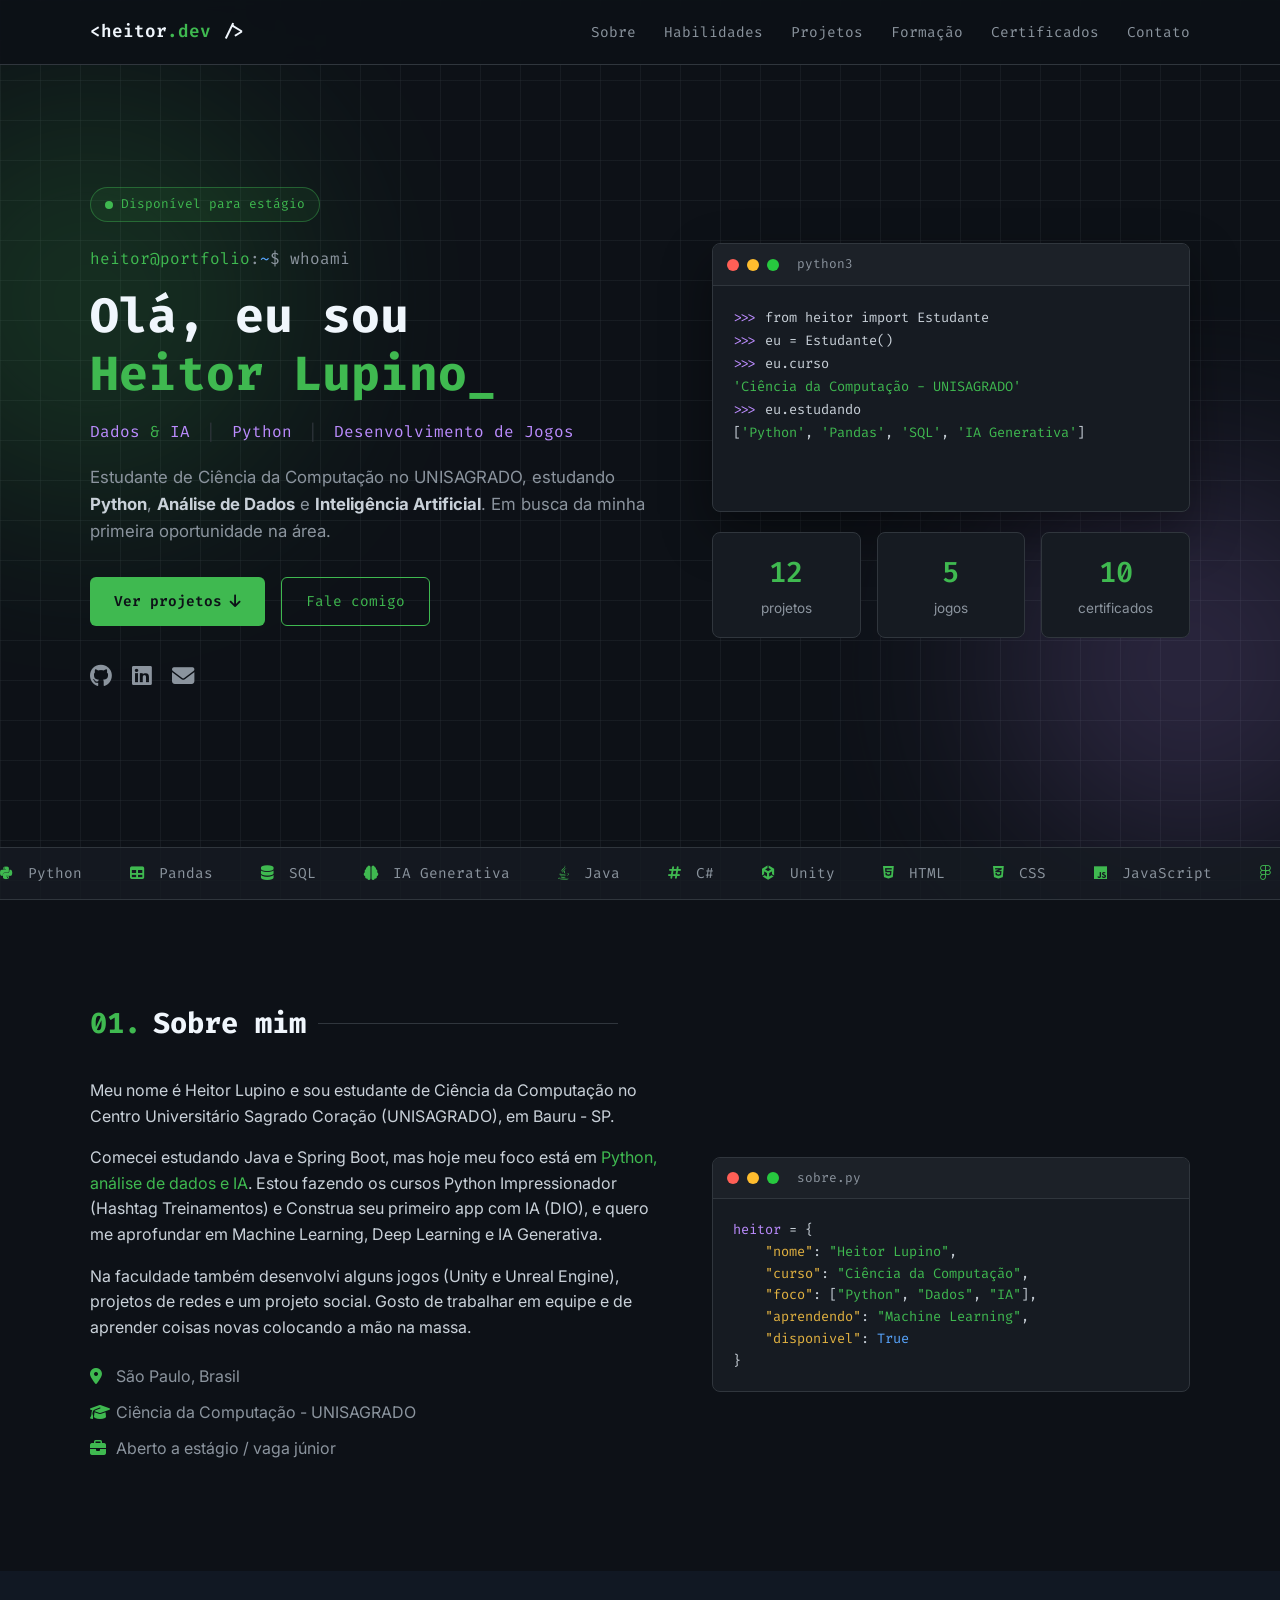
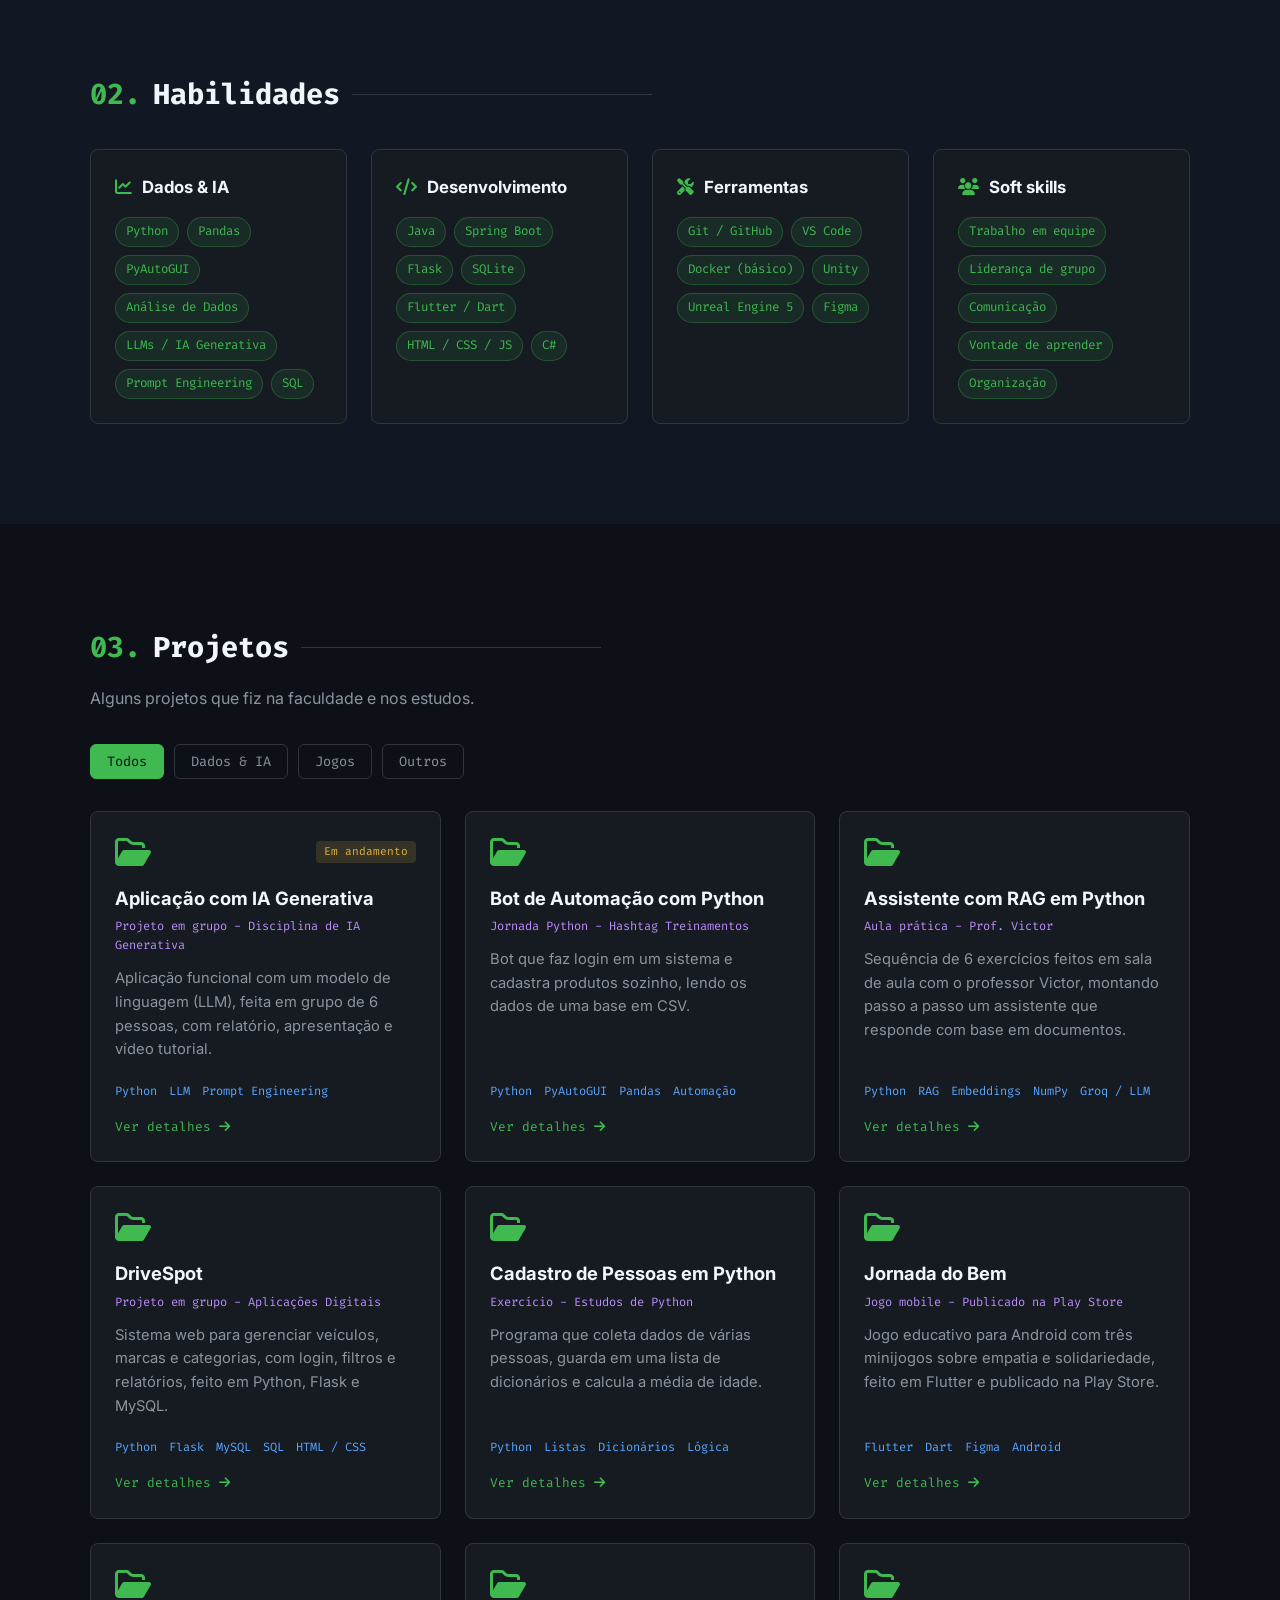
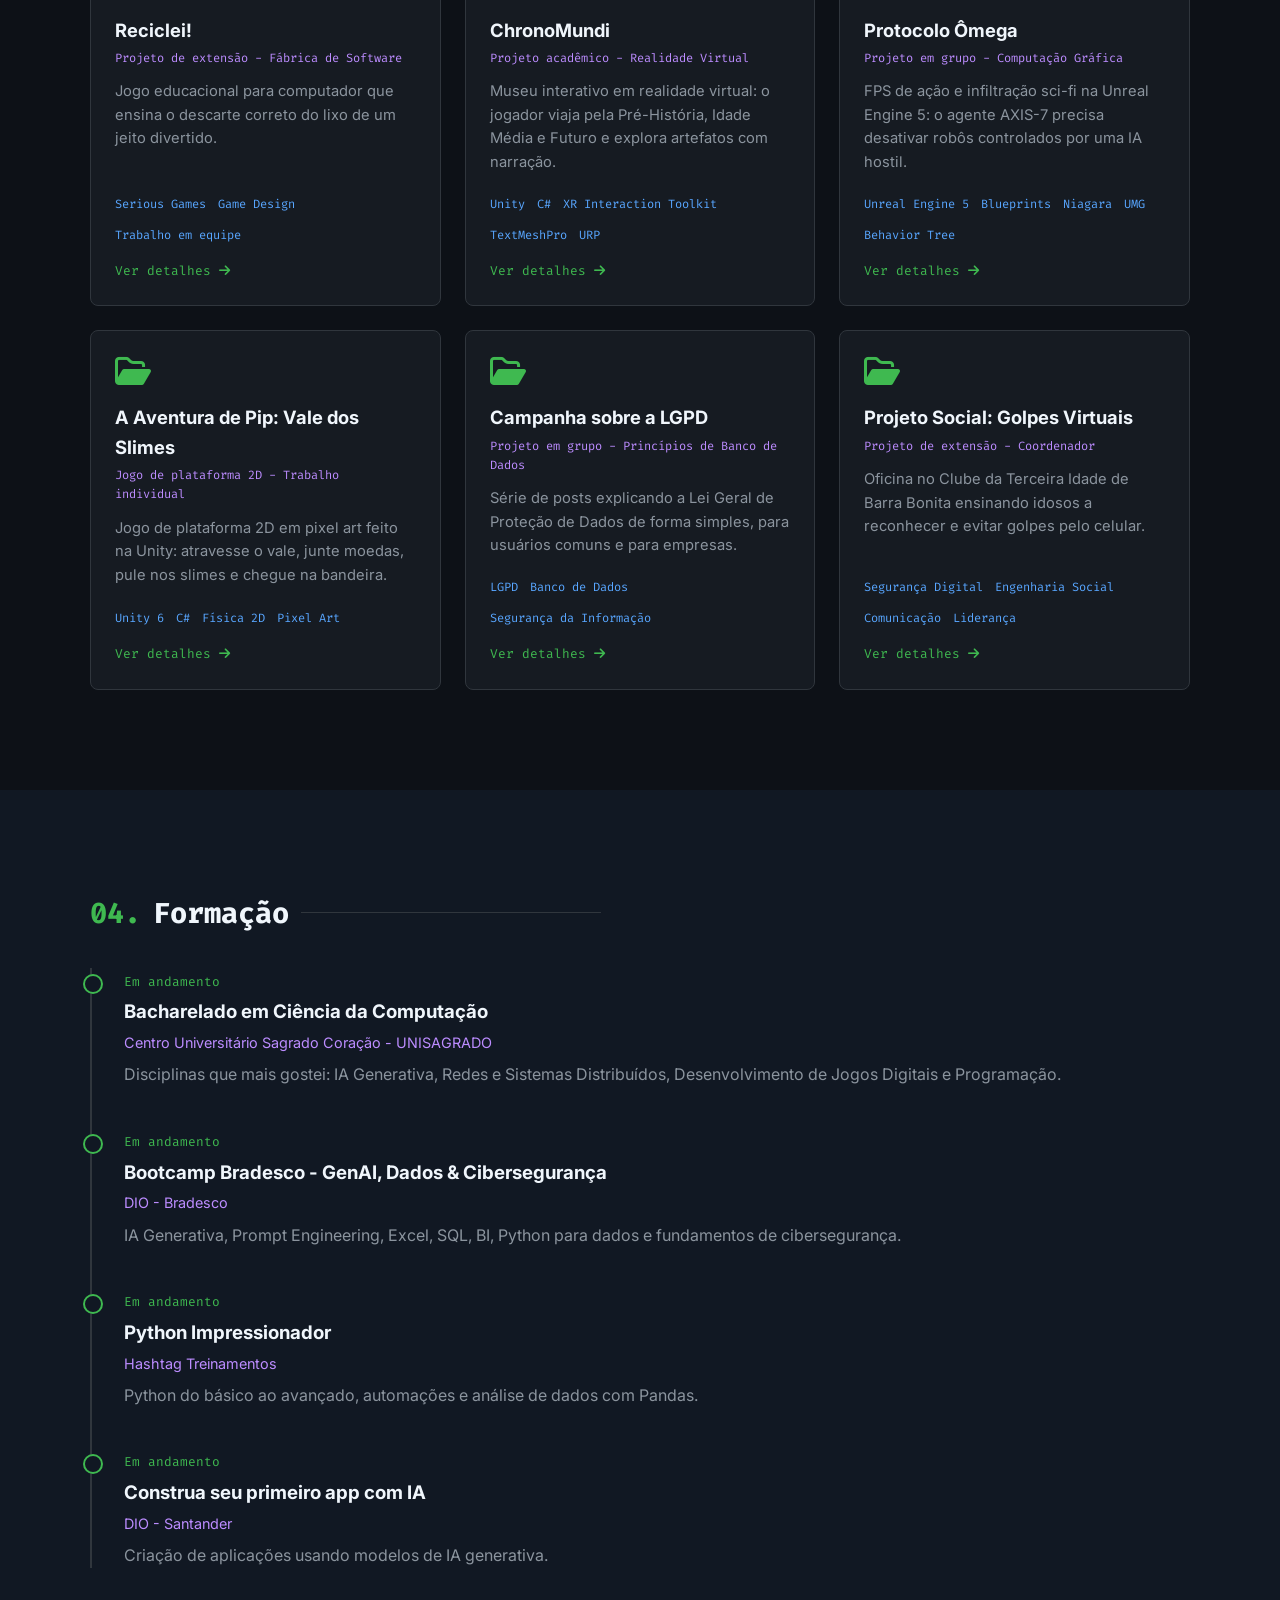
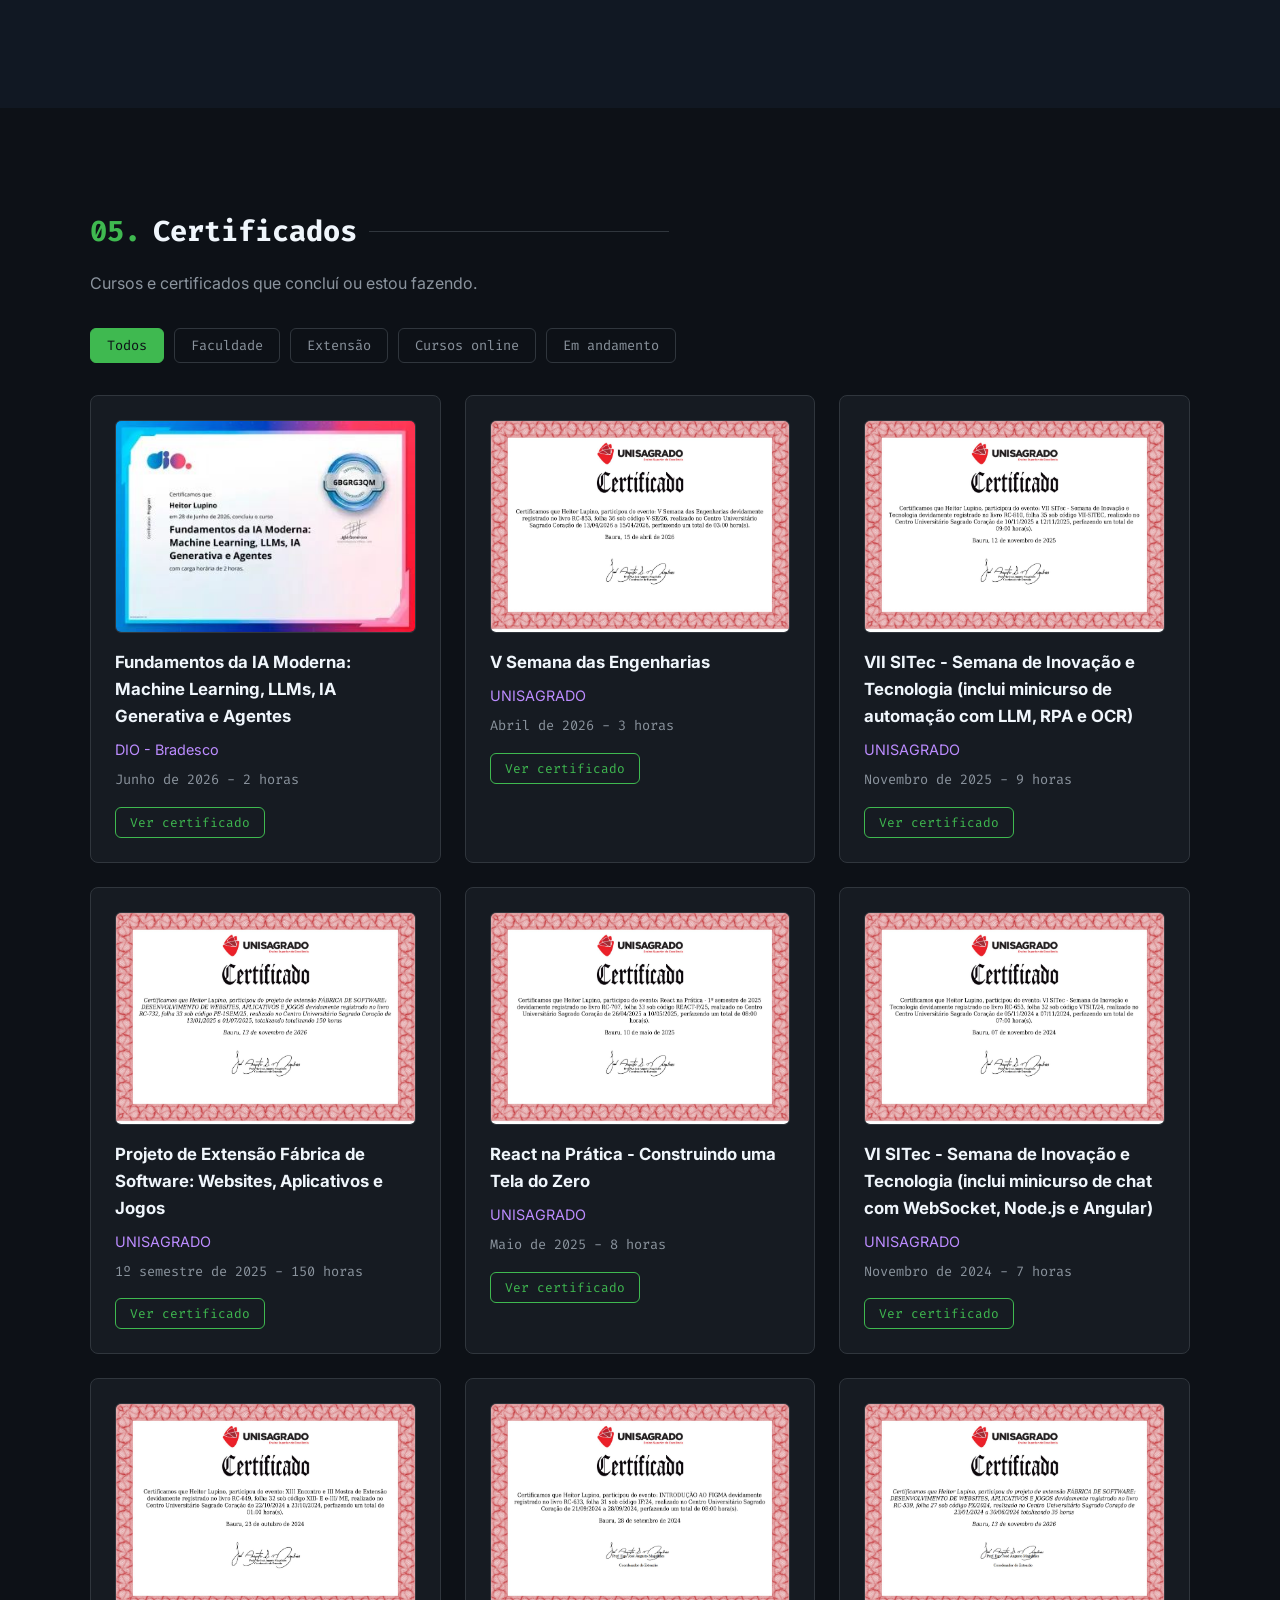
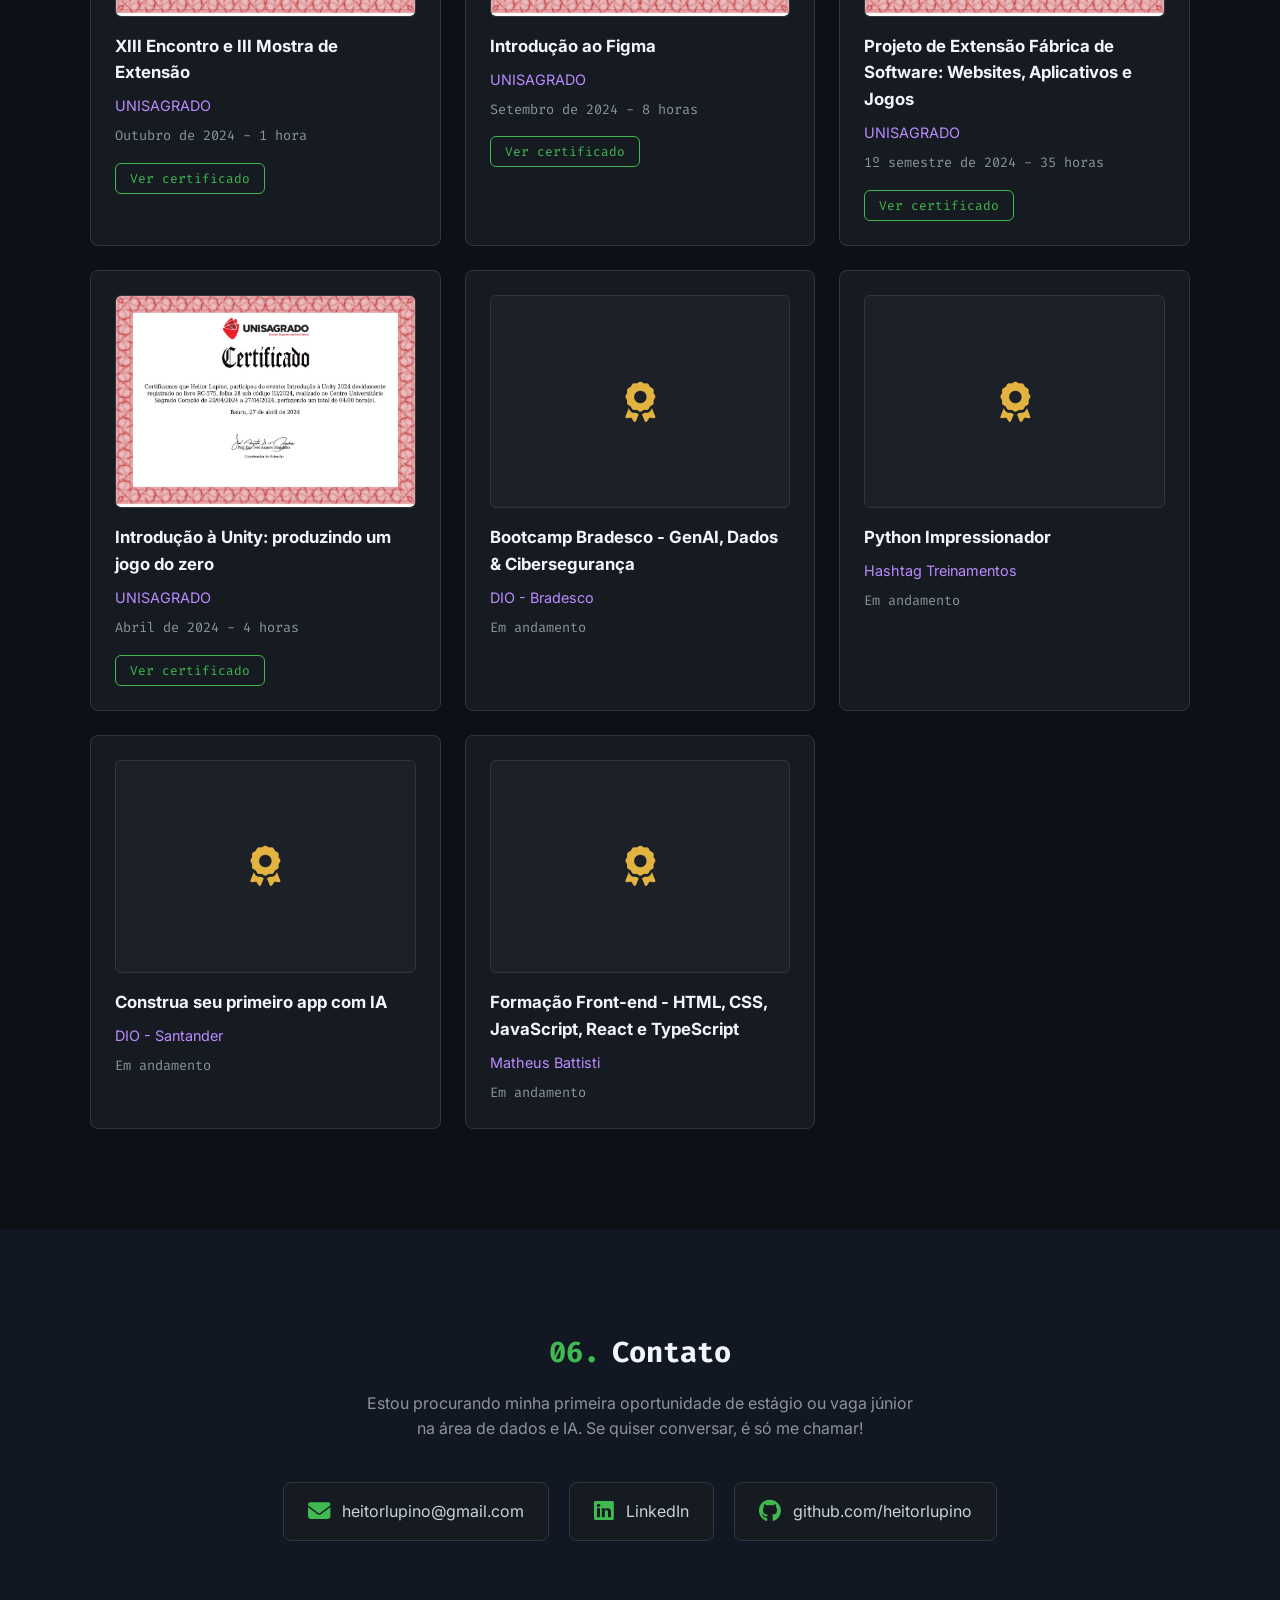
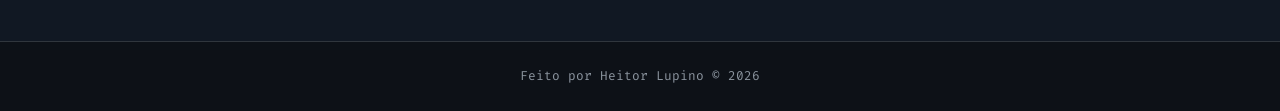
==== commit 39f3eb60: "Troca as imagens do ChronoMundi por cenas dos ambientes" ====
--- a/index.html
+++ b/index.html
@@ -15,7 +15,7 @@
   <!-- icones -->
   <link rel="stylesheet" href="https://cdnjs.cloudflare.com/ajax/libs/font-awesome/6.5.1/css/all.min.css">
 
-  <link rel="stylesheet" href="css/style.css?v=14">
+  <link rel="stylesheet" href="css/style.css?v=15">
 </head>
 <body>
 
@@ -363,7 +363,7 @@
     </div>
   </div>
 
-  <script src="js/dados.js?v=14"></script>
-  <script src="js/script.js?v=14"></script>
+  <script src="js/dados.js?v=15"></script>
+  <script src="js/script.js?v=15"></script>
 </body>
 </html>
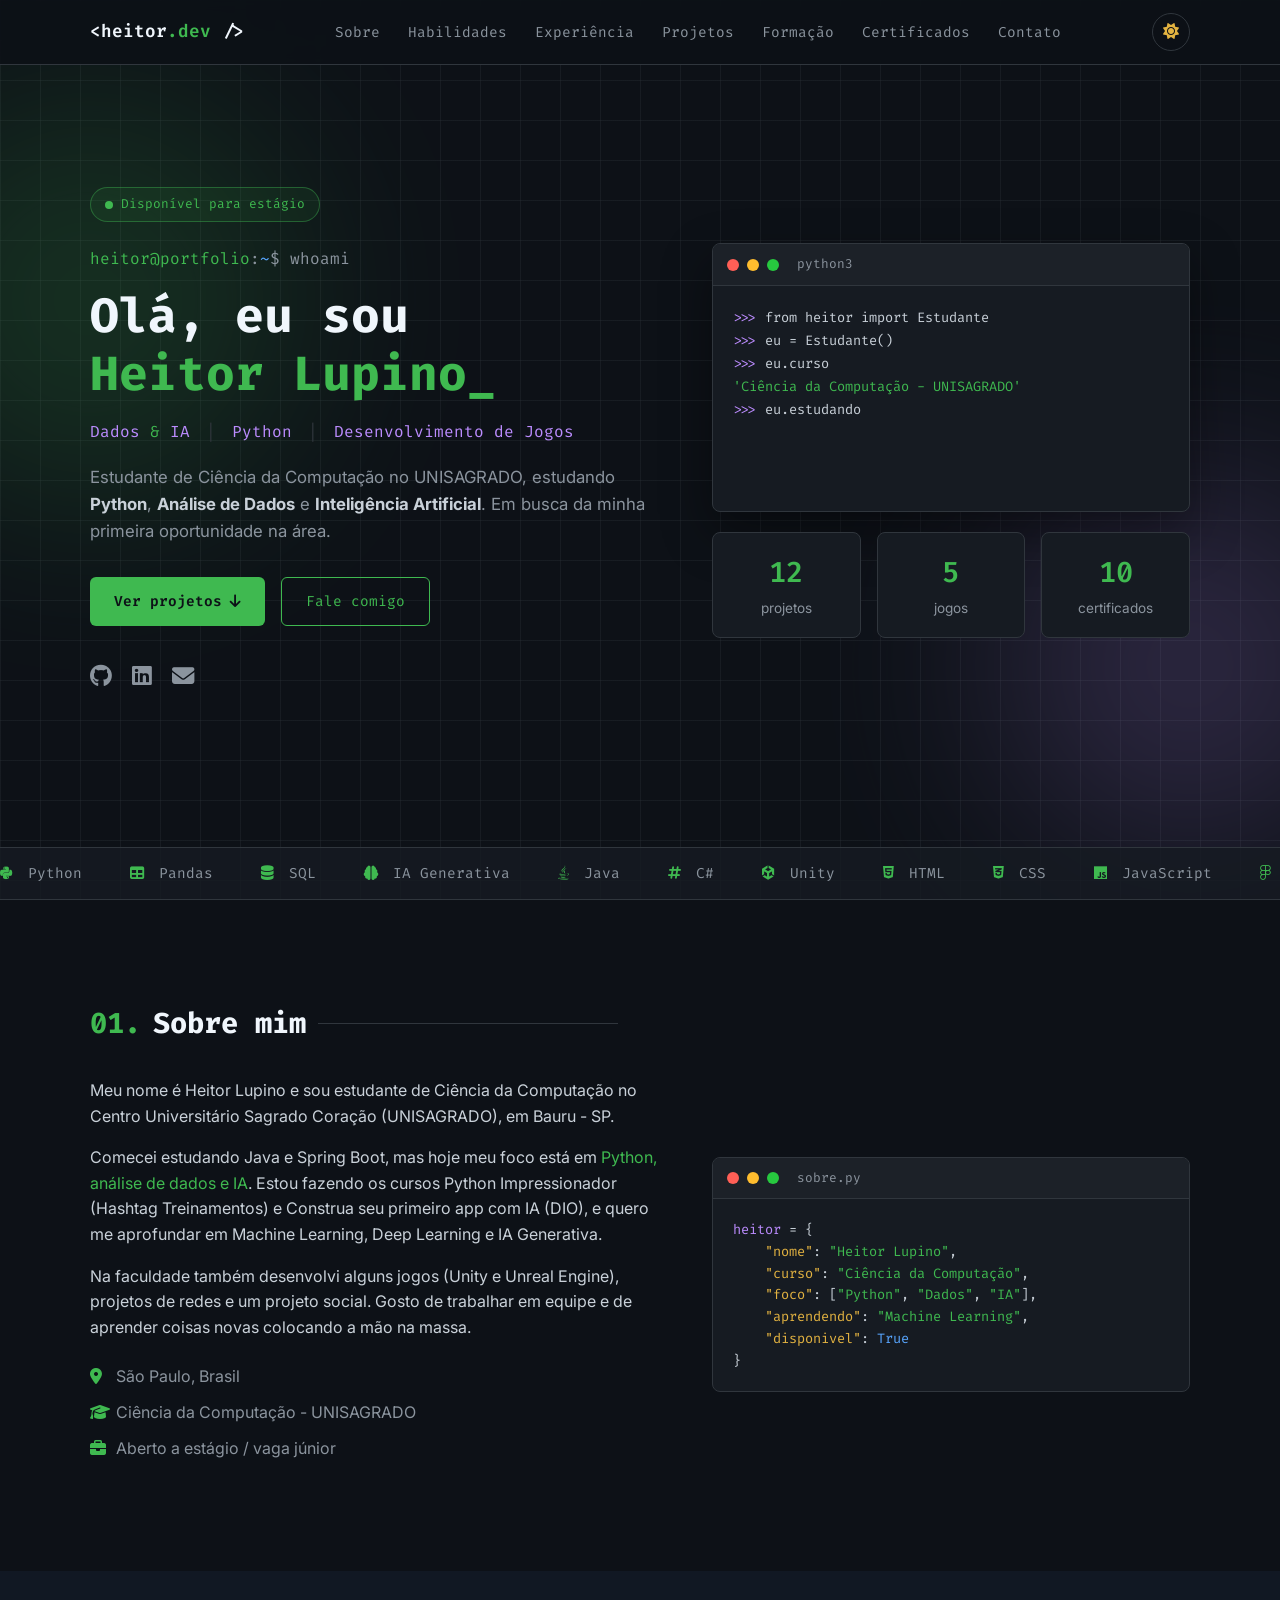
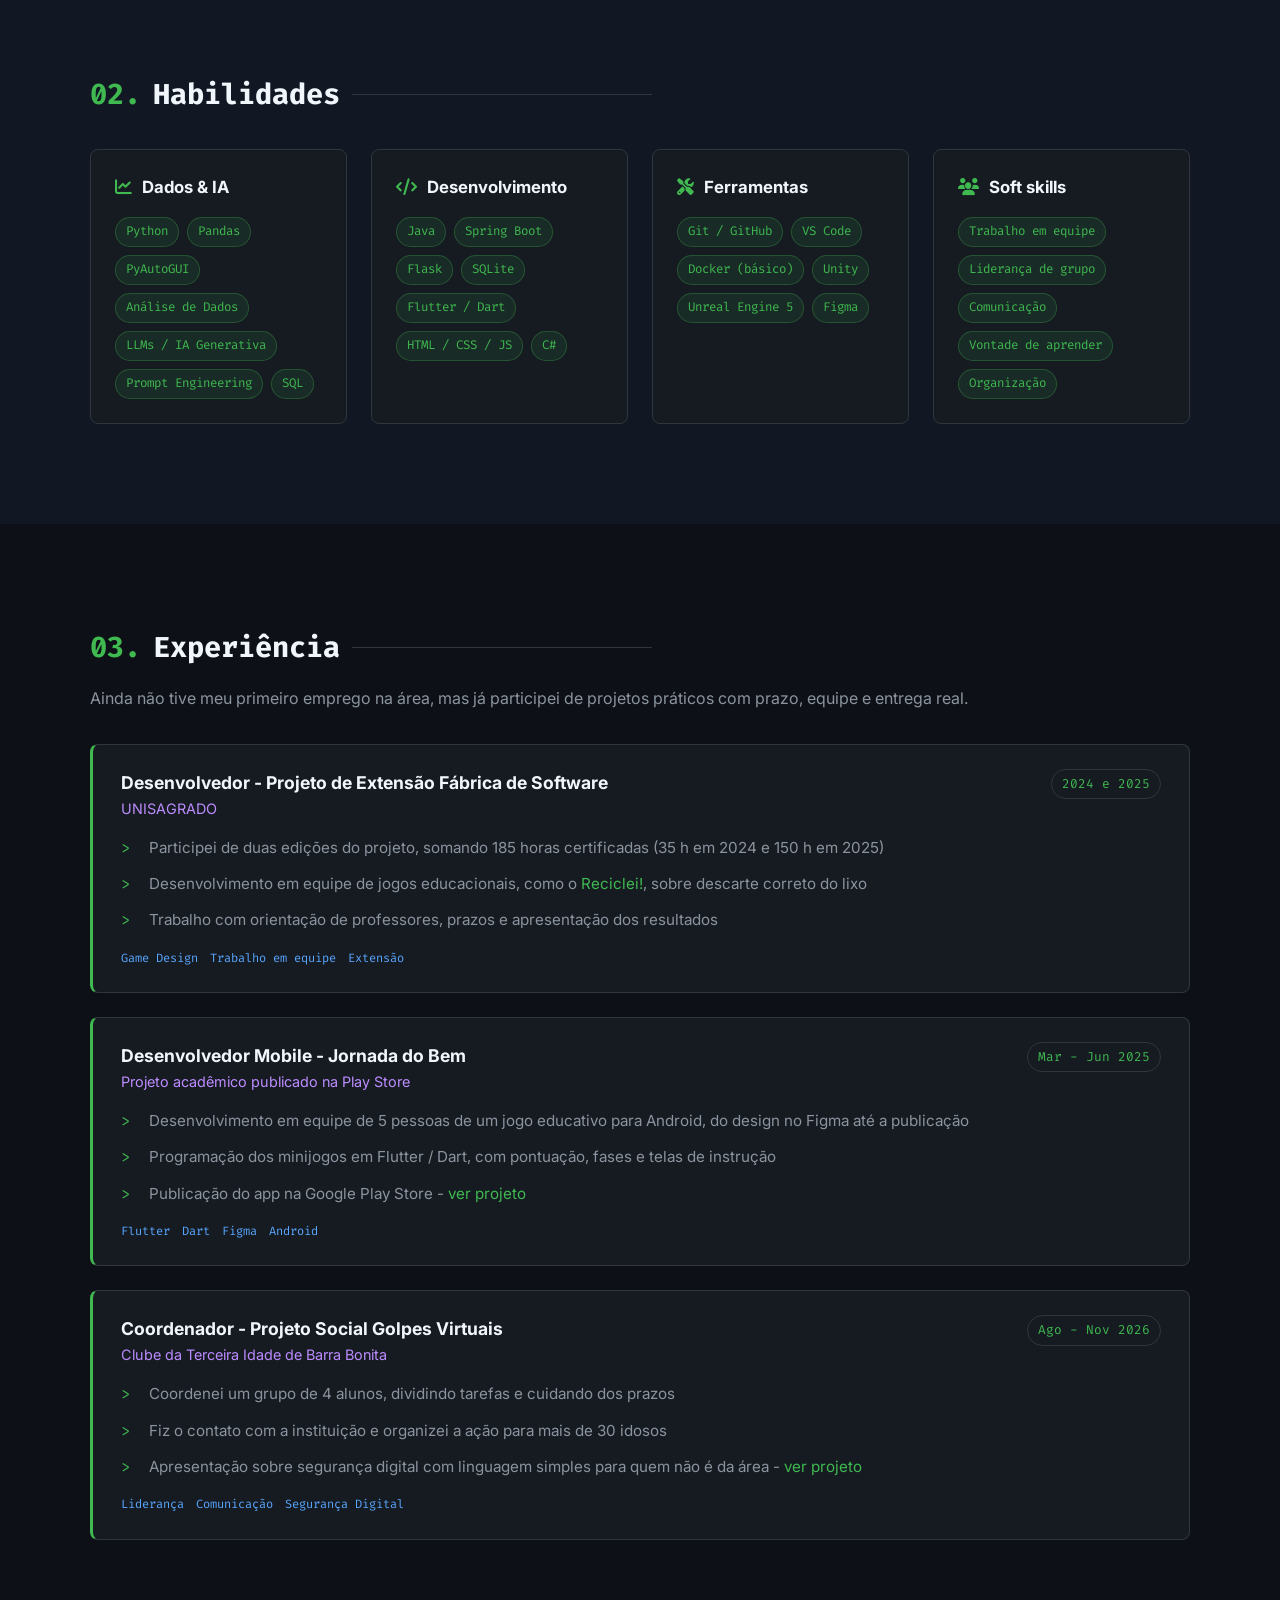
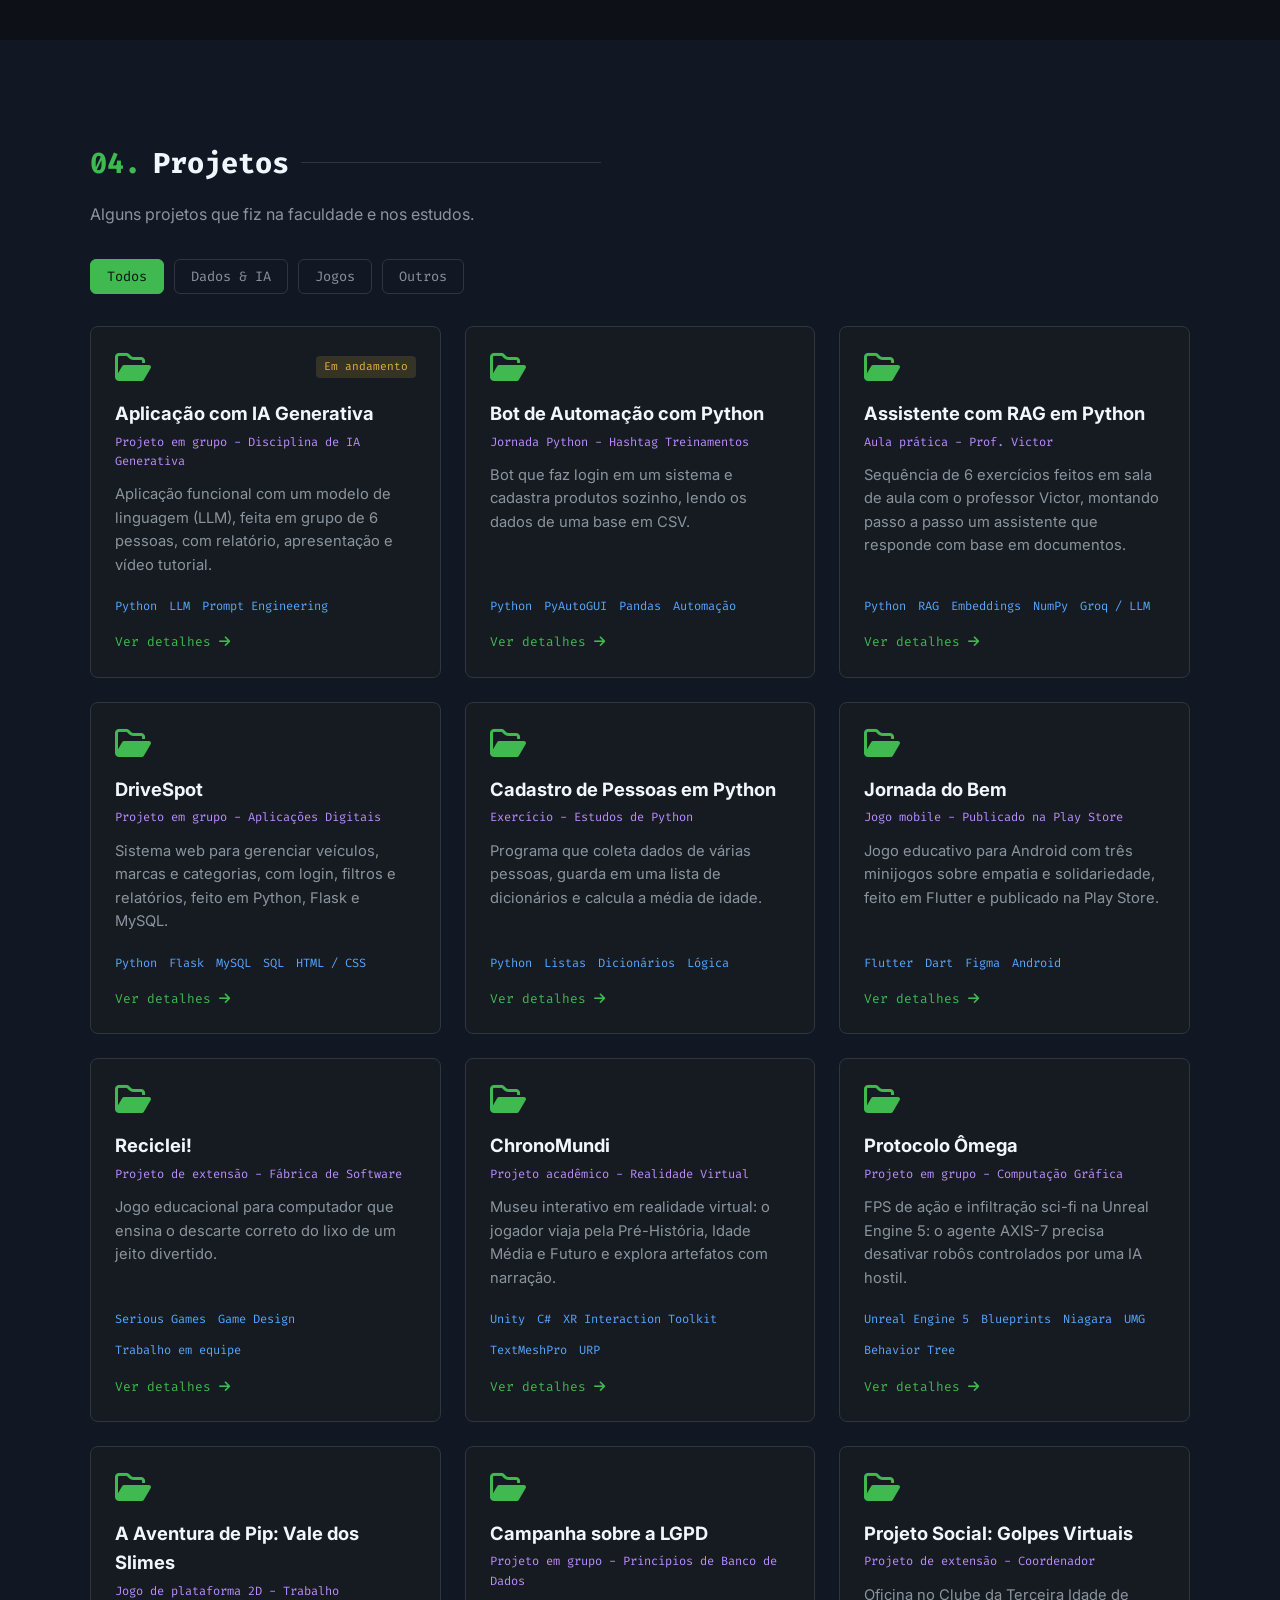
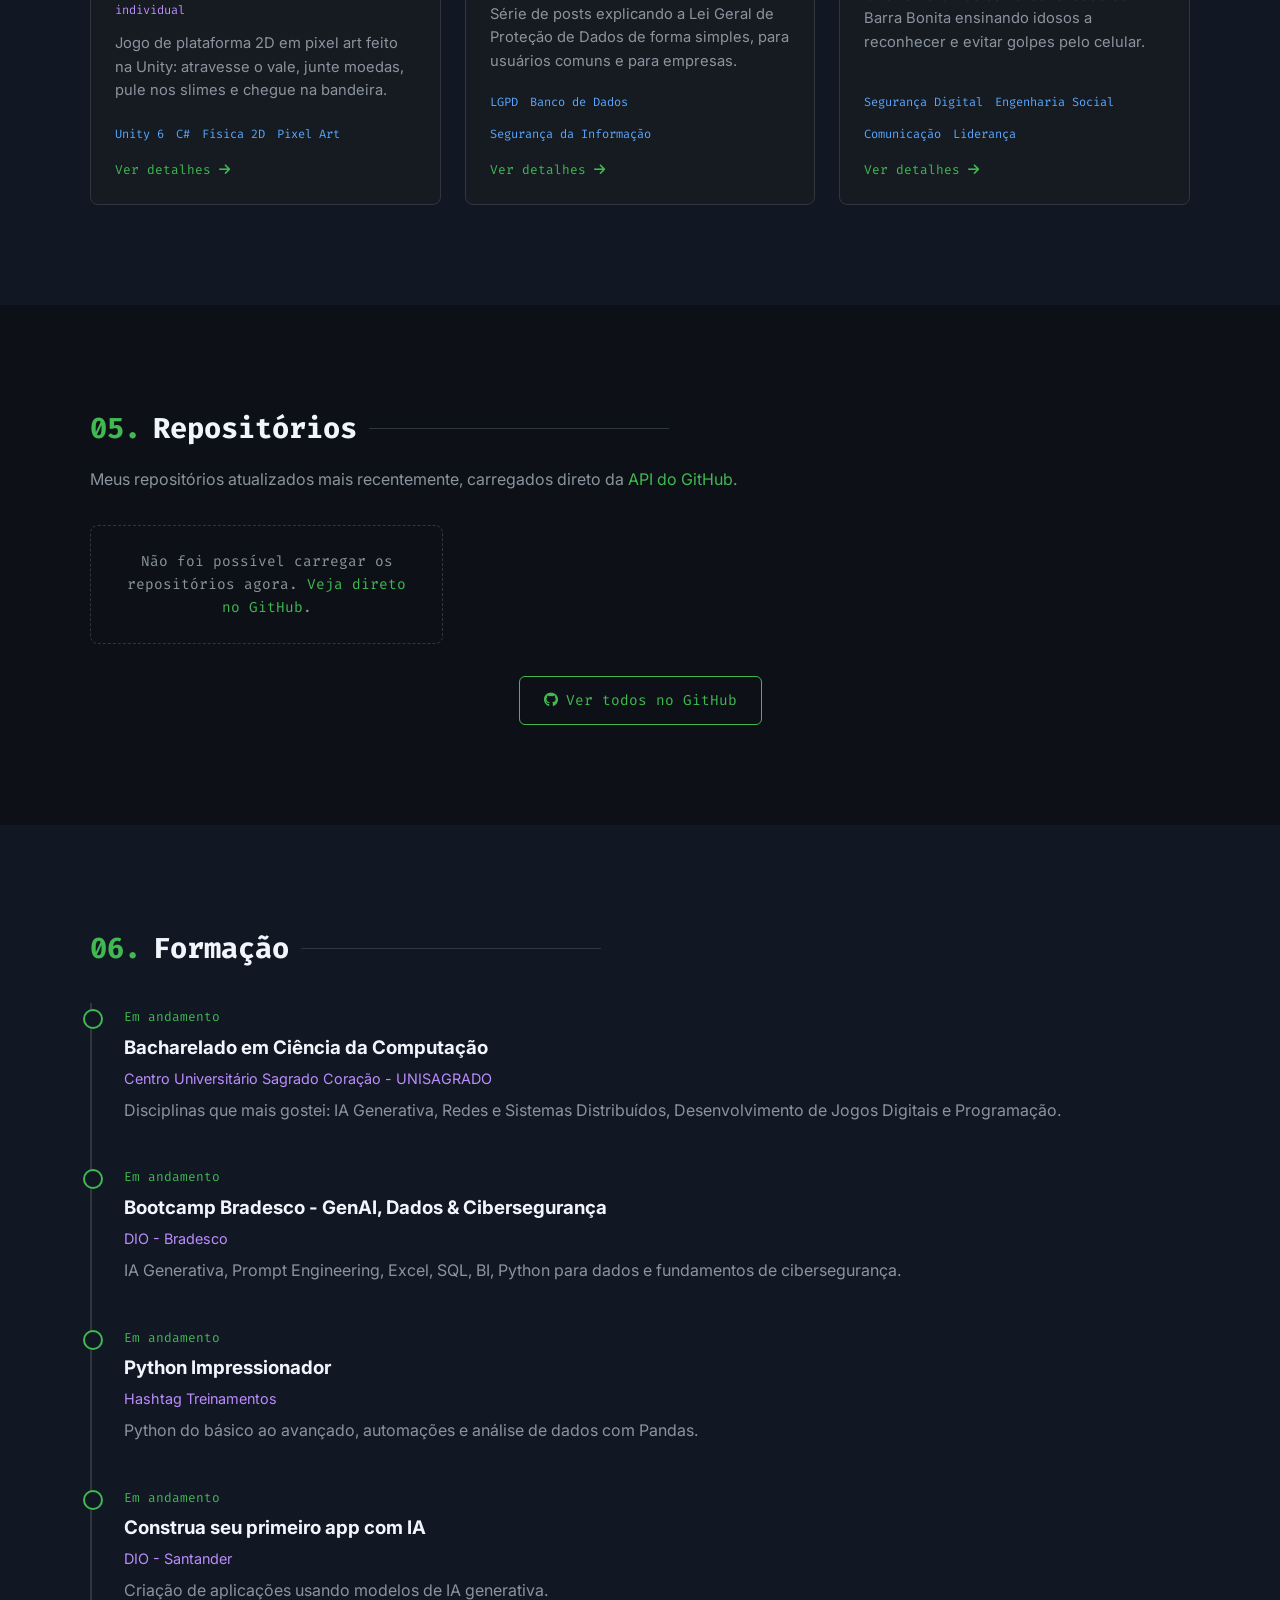
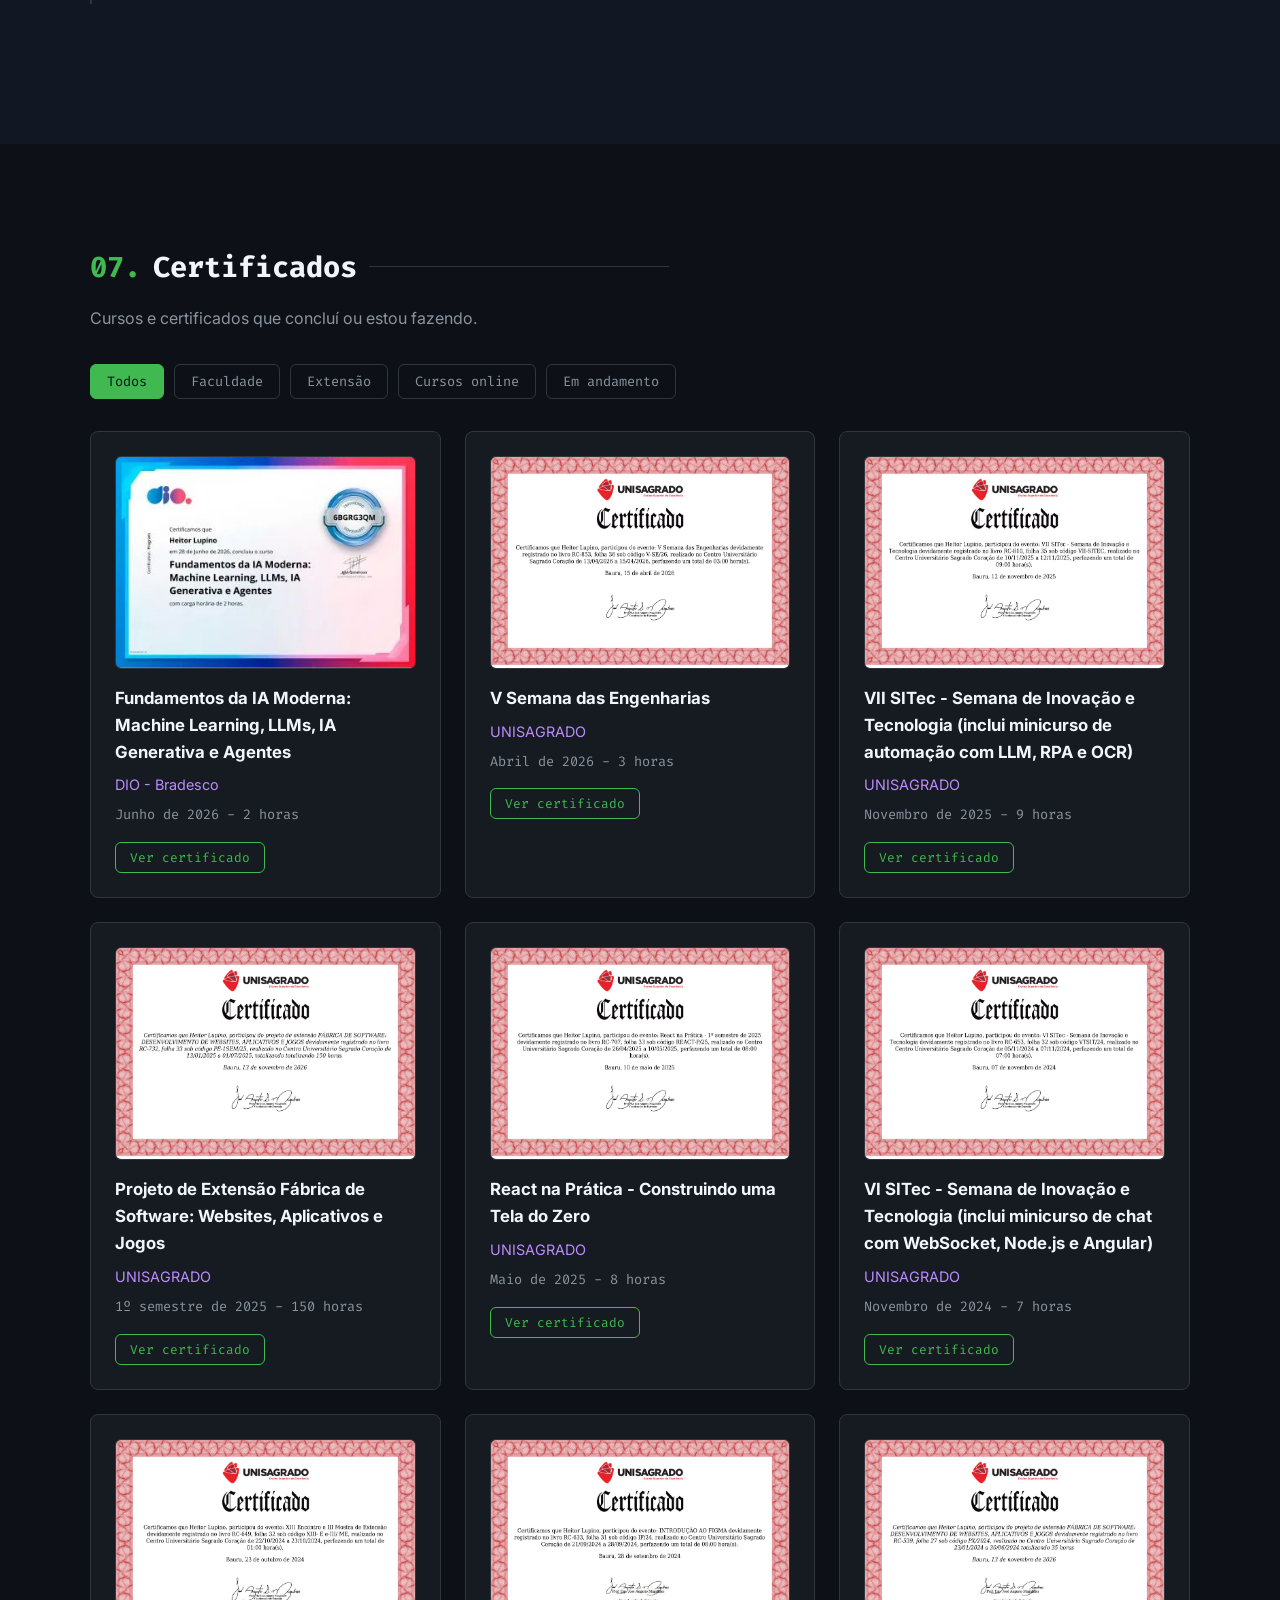
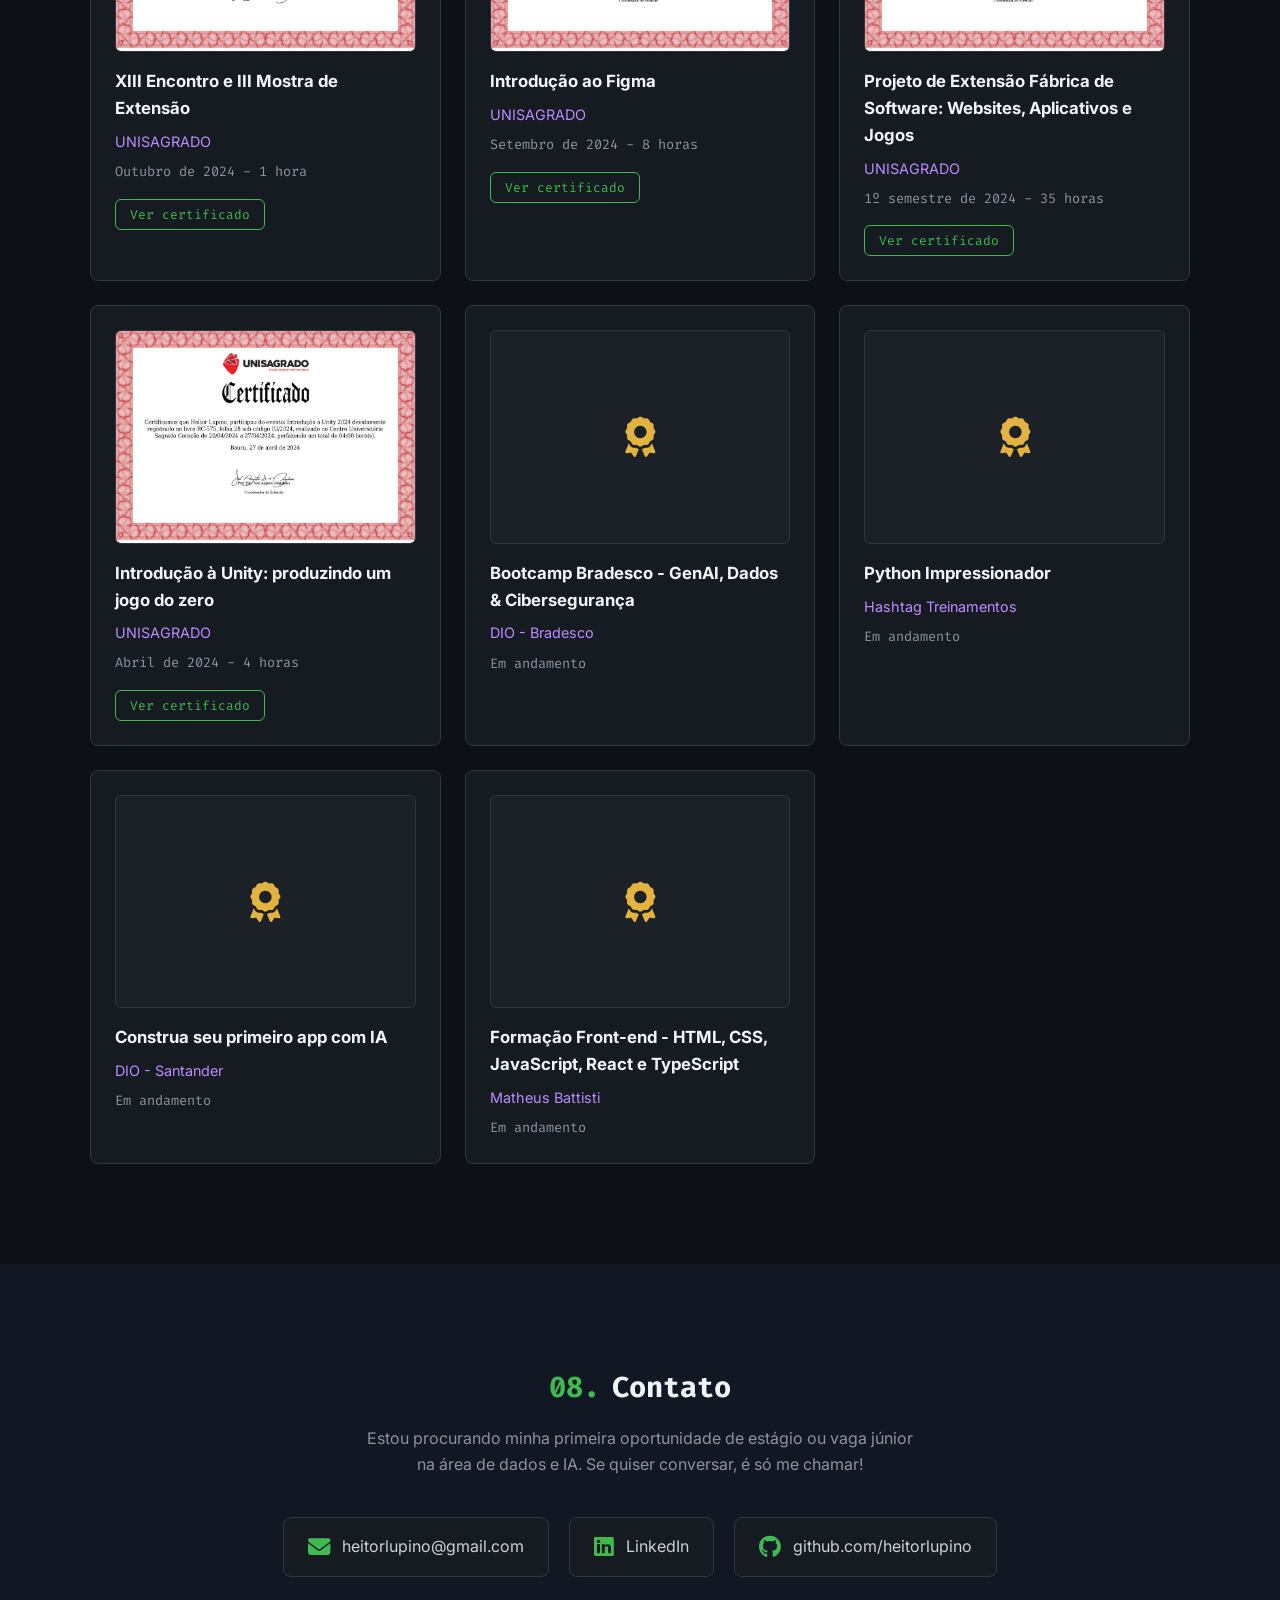
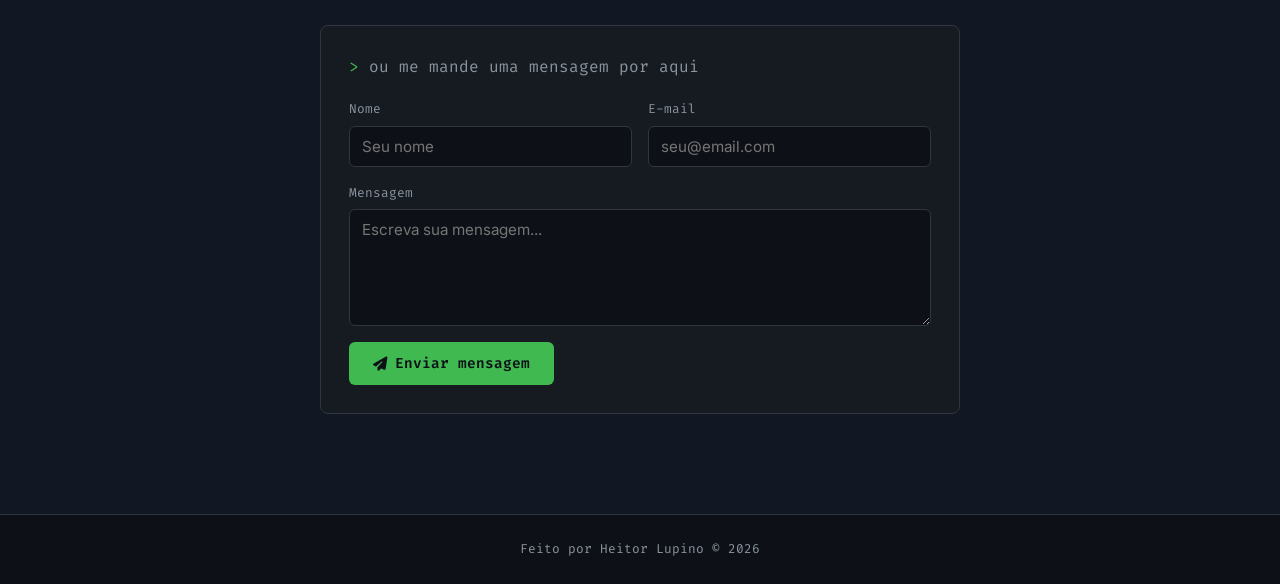
==== commit d1a50b83: "Adiciona experiência, repositórios do GitHub, formulário, tema claro e prévia do link" ====
--- a/index.html
+++ b/index.html
@@ -5,6 +5,18 @@
   <meta name="viewport" content="width=device-width, initial-scale=1.0">
   <meta name="description" content="Portfolio de Heitor Lupino - Estudante de Ciência da Computação focado em Python, Análise de Dados e IA">
   <title>Heitor Lupino | Portfolio</title>
+  <!-- previa do link no WhatsApp, LinkedIn etc -->
+  <meta property="og:type" content="website">
+  <meta property="og:site_name" content="Heitor Lupino">
+  <meta property="og:title" content="Heitor Lupino | Portfolio">
+  <meta property="og:description" content="Estudante de Ciência da Computação no UNISAGRADO, focado em Python, Análise de Dados e IA. Veja meus projetos e certificados.">
+  <meta property="og:url" content="https://heitorlupino.github.io/">
+  <meta property="og:image" content="https://heitorlupino.github.io/assets/img/preview.jpg">
+  <meta property="og:image:width" content="1200">
+  <meta property="og:image:height" content="630">
+  <meta property="og:locale" content="pt_BR">
+  <meta name="twitter:card" content="summary_large_image">
+  <meta name="theme-color" content="#0d1117">
   <link rel="icon" href="assets/img/favicon.svg" type="image/svg+xml">
 
   <!-- fontes -->
@@ -15,7 +27,8 @@
   <!-- icones -->
   <link rel="stylesheet" href="https://cdnjs.cloudflare.com/ajax/libs/font-awesome/6.5.1/css/all.min.css">
 
-  <link rel="stylesheet" href="css/style.css?v=15">
+  <link rel="stylesheet" href="css/style.css?v=16">
+  <script src="js/tema.js?v=16"></script>
 </head>
 <body>
 
@@ -24,18 +37,24 @@
     <nav class="nav container">
       <a href="#inicio" class="logo">&lt;heitor<span>.dev</span> /&gt;</a>
 
-      <button class="menu-btn" id="menu-btn" aria-label="Abrir menu">
-        <i class="fa-solid fa-bars"></i>
-      </button>
-
       <ul class="nav-links" id="nav-links">
         <li><a href="#sobre">Sobre</a></li>
         <li><a href="#habilidades">Habilidades</a></li>
+        <li><a href="#experiencia">Experiência</a></li>
         <li><a href="#projetos">Projetos</a></li>
         <li><a href="#formacao">Formação</a></li>
         <li><a href="#certificados">Certificados</a></li>
         <li><a href="#contato">Contato</a></li>
       </ul>
+
+      <div class="nav-right">
+        <button class="theme-btn" id="theme-btn" aria-label="Mudar tema" title="Mudar tema claro/escuro">
+          <i class="fa-solid fa-sun" id="theme-icon"></i>
+        </button>
+        <button class="menu-btn" id="menu-btn" aria-label="Abrir menu">
+          <i class="fa-solid fa-bars"></i>
+        </button>
+      </div>
     </nav>
   </header>
 
@@ -243,10 +262,68 @@
       </div>
     </section>
 
+    <!-- ===== EXPERIENCIA ===== -->
+    <section class="section" id="experiencia">
+      <div class="container">
+        <h2 class="section-title"><span class="green">03.</span> Experiência</h2>
+        <p class="section-desc">Ainda não tive meu primeiro emprego na área, mas já participei de projetos práticos com prazo, equipe e entrega real.</p>
+
+        <div class="exp-list">
+          <div class="exp-card">
+            <div class="exp-top">
+              <div>
+                <h3>Desenvolvedor - Projeto de Extensão Fábrica de Software</h3>
+                <p class="exp-place">UNISAGRADO</p>
+              </div>
+              <span class="exp-date">2024 e 2025</span>
+            </div>
+            <ul class="steps">
+              <li>Participei de duas edições do projeto, somando 185 horas certificadas (35 h em 2024 e 150 h em 2025)</li>
+              <li>Desenvolvimento em equipe de jogos educacionais, como o <a href="projeto.html?id=reciclei" class="green">Reciclei!</a>, sobre descarte correto do lixo</li>
+              <li>Trabalho com orientação de professores, prazos e apresentação dos resultados</li>
+            </ul>
+            <div class="project-tech"><span>Game Design</span><span>Trabalho em equipe</span><span>Extensão</span></div>
+          </div>
+
+          <div class="exp-card">
+            <div class="exp-top">
+              <div>
+                <h3>Desenvolvedor Mobile - Jornada do Bem</h3>
+                <p class="exp-place">Projeto acadêmico publicado na Play Store</p>
+              </div>
+              <span class="exp-date">Mar - Jun 2025</span>
+            </div>
+            <ul class="steps">
+              <li>Desenvolvimento em equipe de 5 pessoas de um jogo educativo para Android, do design no Figma até a publicação</li>
+              <li>Programação dos minijogos em Flutter / Dart, com pontuação, fases e telas de instrução</li>
+              <li>Publicação do app na Google Play Store - <a href="projeto.html?id=jornada-do-bem" class="green">ver projeto</a></li>
+            </ul>
+            <div class="project-tech"><span>Flutter</span><span>Dart</span><span>Figma</span><span>Android</span></div>
+          </div>
+
+          <div class="exp-card">
+            <div class="exp-top">
+              <div>
+                <h3>Coordenador - Projeto Social Golpes Virtuais</h3>
+                <p class="exp-place">Clube da Terceira Idade de Barra Bonita</p>
+              </div>
+              <span class="exp-date">Ago - Nov 2026</span>
+            </div>
+            <ul class="steps">
+              <li>Coordenei um grupo de 4 alunos, dividindo tarefas e cuidando dos prazos</li>
+              <li>Fiz o contato com a instituição e organizei a ação para mais de 30 idosos</li>
+              <li>Apresentação sobre segurança digital com linguagem simples para quem não é da área - <a href="projeto.html?id=projeto-social" class="green">ver projeto</a></li>
+            </ul>
+            <div class="project-tech"><span>Liderança</span><span>Comunicação</span><span>Segurança Digital</span></div>
+          </div>
+        </div>
+      </div>
+    </section>
+
     <!-- ===== PROJETOS ===== -->
-    <section class="section" id="projetos">
-      <div class="container">
-        <h2 class="section-title"><span class="green">03.</span> Projetos</h2>
+    <section class="section section-alt" id="projetos">
+      <div class="container">
+        <h2 class="section-title"><span class="green">04.</span> Projetos</h2>
         <p class="section-desc">Alguns projetos que fiz na faculdade e nos estudos.</p>
 
         <div class="filters">
@@ -261,10 +338,32 @@
       </div>
     </section>
 
+    <!-- ===== REPOSITORIOS (API do GitHub) ===== -->
+    <section class="section" id="repositorios">
+      <div class="container">
+        <h2 class="section-title"><span class="green">05.</span> Repositórios</h2>
+        <p class="section-desc">
+          Meus repositórios atualizados mais recentemente, carregados direto da
+          <span class="green">API do GitHub</span>.
+        </p>
+
+        <!-- preenchido pelo js/script.js -->
+        <div class="repos-grid" id="repos-grid">
+          <p class="empty">Carregando repositórios...</p>
+        </div>
+
+        <div class="center-btn">
+          <a href="https://github.com/heitorlupino?tab=repositories" target="_blank" class="btn btn-outline">
+            <i class="fa-brands fa-github"></i> Ver todos no GitHub
+          </a>
+        </div>
+      </div>
+    </section>
+
     <!-- ===== FORMACAO ===== -->
     <section class="section section-alt" id="formacao">
       <div class="container">
-        <h2 class="section-title"><span class="green">04.</span> Formação</h2>
+        <h2 class="section-title"><span class="green">06.</span> Formação</h2>
 
         <div class="timeline">
           <div class="timeline-item">
@@ -304,7 +403,7 @@
     <!-- ===== CERTIFICADOS ===== -->
     <section class="section" id="certificados">
       <div class="container">
-        <h2 class="section-title"><span class="green">05.</span> Certificados</h2>
+        <h2 class="section-title"><span class="green">07.</span> Certificados</h2>
         <p class="section-desc">Cursos e certificados que concluí ou estou fazendo.</p>
 
         <div class="filters">
@@ -323,7 +422,7 @@
     <!-- ===== CONTATO ===== -->
     <section class="section section-alt" id="contato">
       <div class="container contact">
-        <h2 class="section-title center"><span class="green">06.</span> Contato</h2>
+        <h2 class="section-title center"><span class="green">08.</span> Contato</h2>
         <p class="contact-text">
           Estou procurando minha primeira oportunidade de estágio ou vaga júnior
           na área de dados e IA. Se quiser conversar, é só me chamar!
@@ -343,6 +442,37 @@
             <span>github.com/heitorlupino</span>
           </a>
         </div>
+
+        <!-- formulario: as mensagens chegam no meu e-mail pelo FormSubmit -->
+        <form class="contact-form" action="https://formsubmit.co/heitorlupino@gmail.com" method="POST">
+          <p class="form-title"><span class="green">&gt;</span> ou me mande uma mensagem por aqui</p>
+
+          <input type="hidden" name="_subject" value="Nova mensagem pelo portfolio!">
+          <input type="hidden" name="_template" value="table">
+          <input type="hidden" name="_next" value="https://heitorlupino.github.io/obrigado.html">
+          <!-- campo escondido contra spam (bots preenchem, pessoas nao) -->
+          <input type="text" name="_honey" style="display: none">
+
+          <div class="form-row">
+            <div class="form-group">
+              <label for="nome">Nome</label>
+              <input type="text" id="nome" name="nome" placeholder="Seu nome" required>
+            </div>
+            <div class="form-group">
+              <label for="email">E-mail</label>
+              <input type="email" id="email" name="email" placeholder="seu@email.com" required>
+            </div>
+          </div>
+
+          <div class="form-group">
+            <label for="mensagem">Mensagem</label>
+            <textarea id="mensagem" name="mensagem" rows="5" placeholder="Escreva sua mensagem..." required></textarea>
+          </div>
+
+          <button type="submit" class="btn btn-primary">
+            <i class="fa-solid fa-paper-plane"></i> Enviar mensagem
+          </button>
+        </form>
       </div>
     </section>
 
@@ -363,7 +493,7 @@
     </div>
   </div>
 
-  <script src="js/dados.js?v=15"></script>
-  <script src="js/script.js?v=15"></script>
+  <script src="js/dados.js?v=16"></script>
+  <script src="js/script.js?v=16"></script>
 </body>
 </html>
--- a/css/style.css
+++ b/css/style.css
@@ -14,6 +14,53 @@
   --purple: #bc8cff;
   --yellow: #e3b341;
   --red: #f85149;
+  --header-bg: rgba(13, 17, 23, 0.9);
+  --bar-bg: #1c2128;
+  --strip-bg: rgba(22, 27, 34, 0.8);
+  --green-soft: rgba(63, 185, 80, 0.1);
+}
+
+/* tema claro (ativado pelo botao do menu) */
+[data-theme="light"] {
+  --bg: #ffffff;
+  --bg-alt: #f6f8fa;
+  --card: #ffffff;
+  --border: #d0d7de;
+  --text: #1f2328;
+  --text-light: #59636e;
+  --white: #1f2328;
+  --green: #1a7f37;
+  --blue: #0969da;
+  --purple: #8250df;
+  --yellow: #9a6700;
+  --red: #cf222e;
+  --header-bg: rgba(255, 255, 255, 0.9);
+  --bar-bg: #eaeef2;
+  --strip-bg: rgba(246, 248, 250, 0.9);
+  --green-soft: rgba(26, 127, 55, 0.1);
+}
+
+[data-theme="light"] .glow {
+  opacity: 0.12;
+}
+
+[data-theme="light"] .hero-terminal,
+[data-theme="light"] .project-card:hover,
+[data-theme="light"] .repo-card:hover {
+  box-shadow: 0 10px 30px rgba(31, 35, 40, 0.12);
+}
+
+/* transicao suave quando troca o tema */
+body,
+.header,
+.section-alt,
+.skill-box,
+.project-card,
+.cert-card,
+.repo-card,
+.exp-card,
+.terminal {
+  transition: background-color 0.3s, border-color 0.3s, color 0.3s;
 }
 
 /* =========================
@@ -69,7 +116,7 @@
   position: fixed;
   top: 0;
   width: 100%;
-  background-color: rgba(13, 17, 23, 0.9);
+  background-color: var(--header-bg);
   backdrop-filter: blur(6px);
   border-bottom: 1px solid var(--border);
   z-index: 100;
@@ -140,7 +187,7 @@
 }
 
 .btn-primary:hover {
-  background-color: #2ea043;
+  filter: brightness(0.9);
 }
 
 .btn-outline {
@@ -149,7 +196,7 @@
 }
 
 .btn-outline:hover {
-  background-color: rgba(63, 185, 80, 0.1);
+  background-color: var(--green-soft);
 }
 
 /* =========================
@@ -348,7 +395,7 @@
   margin-top: 56px;
   border-top: 1px solid var(--border);
   border-bottom: 1px solid var(--border);
-  background-color: rgba(22, 27, 34, 0.8);
+  background-color: var(--strip-bg);
   overflow: hidden;
   padding: 14px 0;
 }
@@ -462,7 +509,7 @@
   align-items: center;
   gap: 8px;
   padding: 10px 14px;
-  background-color: #1c2128;
+  background-color: var(--bar-bg);
   border-bottom: 1px solid var(--border);
 }
 
@@ -534,7 +581,7 @@
   font-size: 0.78rem;
   padding: 4px 10px;
   border-radius: 20px;
-  background-color: rgba(63, 185, 80, 0.1);
+  background-color: var(--green-soft);
   color: var(--green);
   border: 1px solid rgba(63, 185, 80, 0.3);
 }
@@ -937,7 +984,7 @@
 }
 
 .cert-btn:hover {
-  background-color: rgba(63, 185, 80, 0.1);
+  background-color: var(--green-soft);
 }
 
 /* imagem pequena no card */
@@ -960,7 +1007,7 @@
   display: flex;
   align-items: center;
   justify-content: center;
-  background-color: #1c2128;
+  background-color: var(--bar-bg);
   cursor: default;
   font-size: 2.5rem;
   color: var(--yellow);
@@ -1059,6 +1106,247 @@
   transform: translateY(-3px);
 }
 
+
+/* =========================
+   MENU - BOTAO DE TEMA
+   ========================= */
+.nav-right {
+  display: flex;
+  align-items: center;
+  gap: 12px;
+}
+
+.theme-btn {
+  width: 38px;
+  height: 38px;
+  border-radius: 50%;
+  border: 1px solid var(--border);
+  background: none;
+  color: var(--yellow);
+  font-size: 1rem;
+  cursor: pointer;
+  transition: 0.2s;
+}
+
+.theme-btn:hover {
+  border-color: var(--green);
+  transform: rotate(20deg);
+}
+
+/* =========================
+   EXPERIENCIA
+   ========================= */
+.exp-list {
+  display: flex;
+  flex-direction: column;
+  gap: 24px;
+}
+
+.exp-card {
+  background-color: var(--card);
+  border: 1px solid var(--border);
+  border-left: 3px solid var(--green);
+  border-radius: 8px;
+  padding: 24px 28px;
+}
+
+.exp-top {
+  display: flex;
+  justify-content: space-between;
+  align-items: flex-start;
+  gap: 16px;
+  margin-bottom: 16px;
+}
+
+.exp-top h3 {
+  color: var(--white);
+  font-size: 1.1rem;
+}
+
+.exp-place {
+  color: var(--purple);
+  font-size: 0.9rem;
+}
+
+.exp-date {
+  font-family: 'Fira Code', monospace;
+  font-size: 0.8rem;
+  color: var(--green);
+  white-space: nowrap;
+  border: 1px solid var(--border);
+  padding: 4px 10px;
+  border-radius: 20px;
+}
+
+.exp-card .steps {
+  margin-bottom: 16px;
+}
+
+.exp-card .steps li {
+  color: var(--text-light);
+  font-size: 0.95rem;
+}
+
+/* =========================
+   REPOSITORIOS
+   ========================= */
+.repos-grid {
+  display: grid;
+  grid-template-columns: repeat(auto-fill, minmax(300px, 1fr));
+  gap: 20px;
+}
+
+.repo-card {
+  background-color: var(--card);
+  border: 1px solid var(--border);
+  border-radius: 8px;
+  padding: 20px;
+  display: flex;
+  flex-direction: column;
+  gap: 10px;
+  transition: transform 0.2s, border-color 0.2s;
+}
+
+.repo-card:hover {
+  transform: translateY(-4px);
+  border-color: var(--green);
+}
+
+.repo-top {
+  display: flex;
+  align-items: center;
+  gap: 10px;
+}
+
+.repo-top i {
+  color: var(--green);
+}
+
+.repo-top h3 {
+  font-family: 'Fira Code', monospace;
+  font-size: 0.95rem;
+  color: var(--blue);
+  word-break: break-word;
+}
+
+.repo-card p {
+  color: var(--text-light);
+  font-size: 0.88rem;
+  flex: 1;
+}
+
+.repo-info {
+  display: flex;
+  flex-wrap: wrap;
+  gap: 16px;
+  font-size: 0.8rem;
+  color: var(--text-light);
+}
+
+.lang-dot {
+  display: inline-block;
+  width: 10px;
+  height: 10px;
+  border-radius: 50%;
+  margin-right: 6px;
+}
+
+.center-btn {
+  text-align: center;
+  margin-top: 32px;
+}
+
+/* =========================
+   FORMULARIO DE CONTATO
+   ========================= */
+.contact-form {
+  max-width: 640px;
+  margin: 48px auto 0;
+  text-align: left;
+  background-color: var(--card);
+  border: 1px solid var(--border);
+  border-radius: 8px;
+  padding: 28px;
+}
+
+.form-title {
+  font-family: 'Fira Code', monospace;
+  color: var(--text-light);
+  margin-bottom: 20px;
+}
+
+.form-row {
+  display: grid;
+  grid-template-columns: 1fr 1fr;
+  gap: 16px;
+}
+
+.form-group {
+  display: flex;
+  flex-direction: column;
+  gap: 6px;
+  margin-bottom: 16px;
+}
+
+.form-group label {
+  font-family: 'Fira Code', monospace;
+  font-size: 0.8rem;
+  color: var(--text-light);
+}
+
+.form-group input,
+.form-group textarea {
+  font-family: 'Inter', sans-serif;
+  font-size: 0.95rem;
+  color: var(--text);
+  background-color: var(--bg);
+  border: 1px solid var(--border);
+  border-radius: 6px;
+  padding: 10px 12px;
+  resize: vertical;
+}
+
+.form-group input:focus,
+.form-group textarea:focus {
+  outline: none;
+  border-color: var(--green);
+  box-shadow: 0 0 0 3px var(--green-soft);
+}
+
+.contact-form button {
+  border: none;
+  cursor: pointer;
+}
+
+/* pagina de obrigado */
+.thanks {
+  min-height: 100vh;
+  display: flex;
+  flex-direction: column;
+  align-items: center;
+  justify-content: center;
+  text-align: center;
+  gap: 16px;
+  padding: 20px;
+}
+
+.thanks-box {
+  width: 100%;
+  max-width: 460px;
+  text-align: left;
+  margin-bottom: 16px;
+}
+
+.thanks h1 {
+  color: var(--white);
+  font-family: 'Fira Code', monospace;
+}
+
+.thanks p {
+  color: var(--text-light);
+  margin-bottom: 8px;
+}
+
 /* =========================
    RODAPE
    ========================= */
@@ -1151,6 +1439,19 @@
     grid-template-columns: 1fr;
   }
 
+  .form-row {
+    grid-template-columns: 1fr;
+  }
+
+  .exp-top {
+    flex-direction: column;
+    gap: 8px;
+  }
+
+  .exp-card {
+    padding: 20px;
+  }
+
   .project-header h1 {
     font-size: 1.8rem;
   }
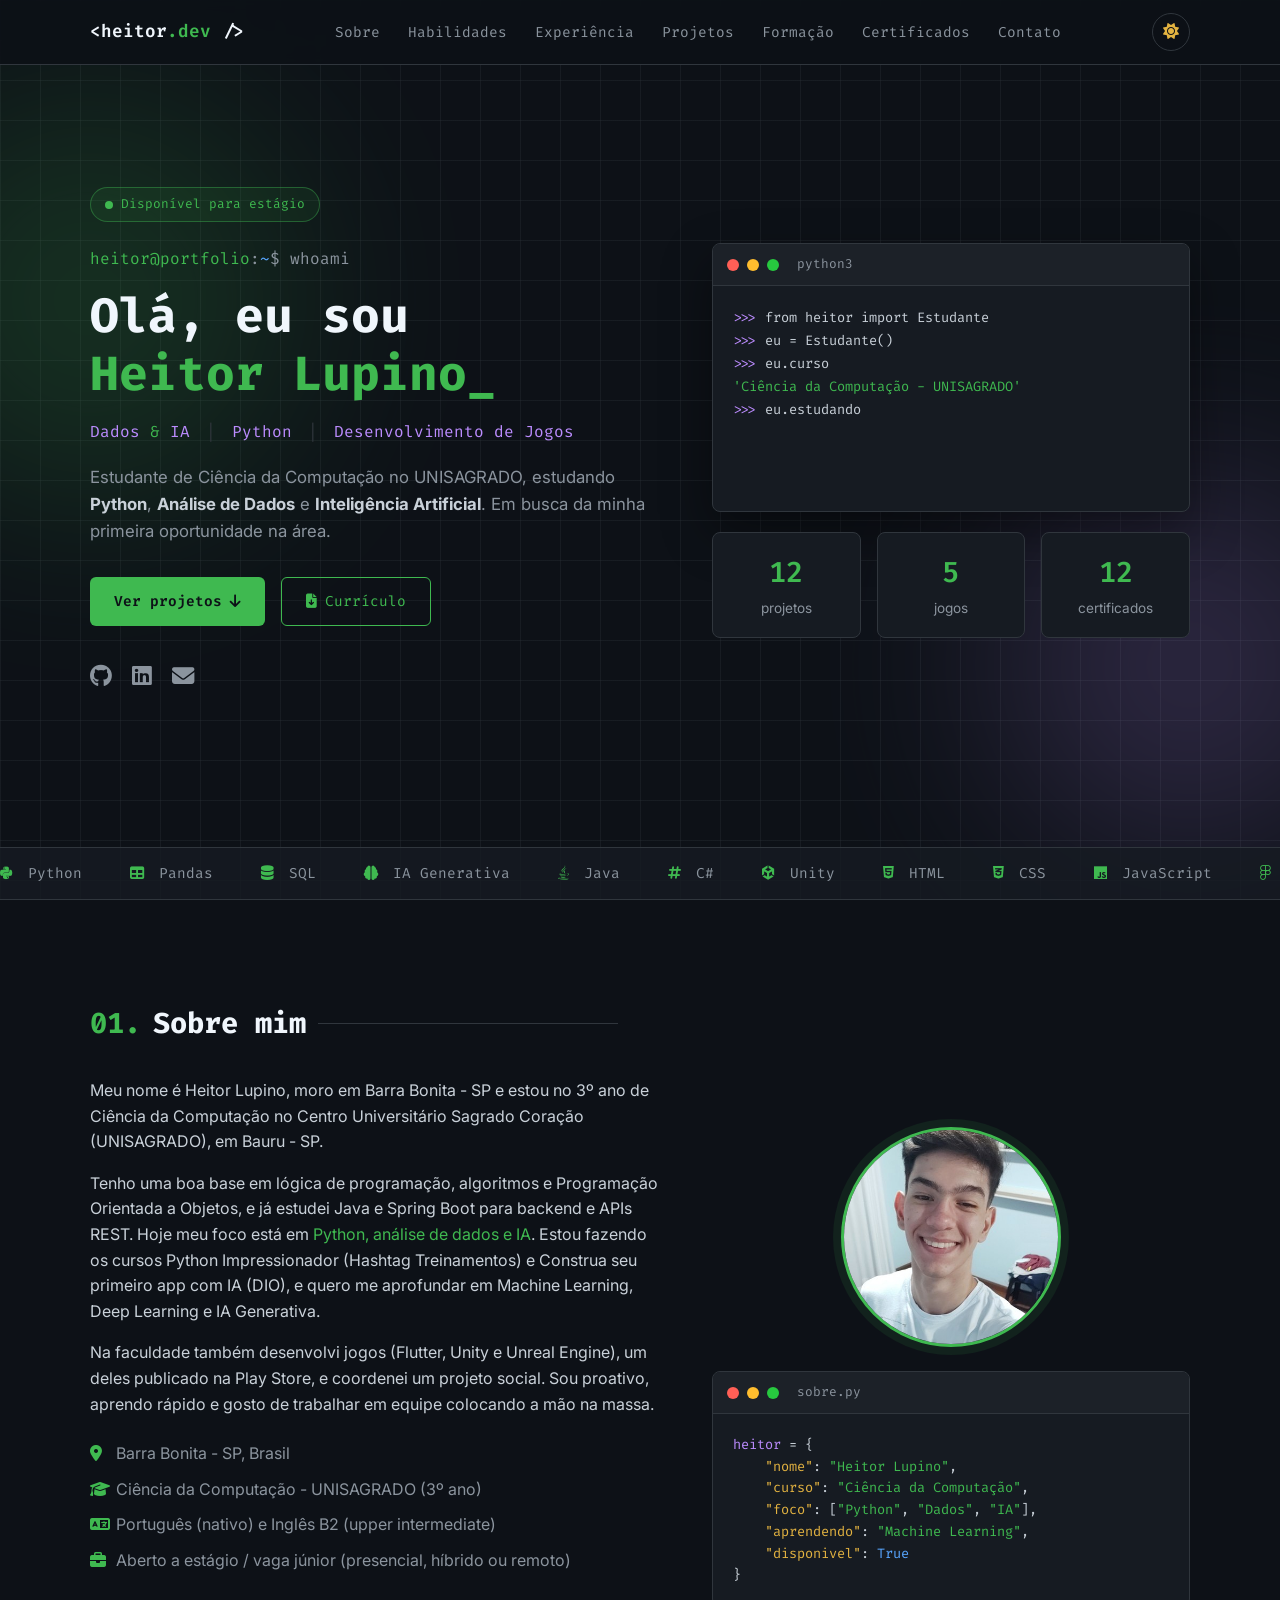
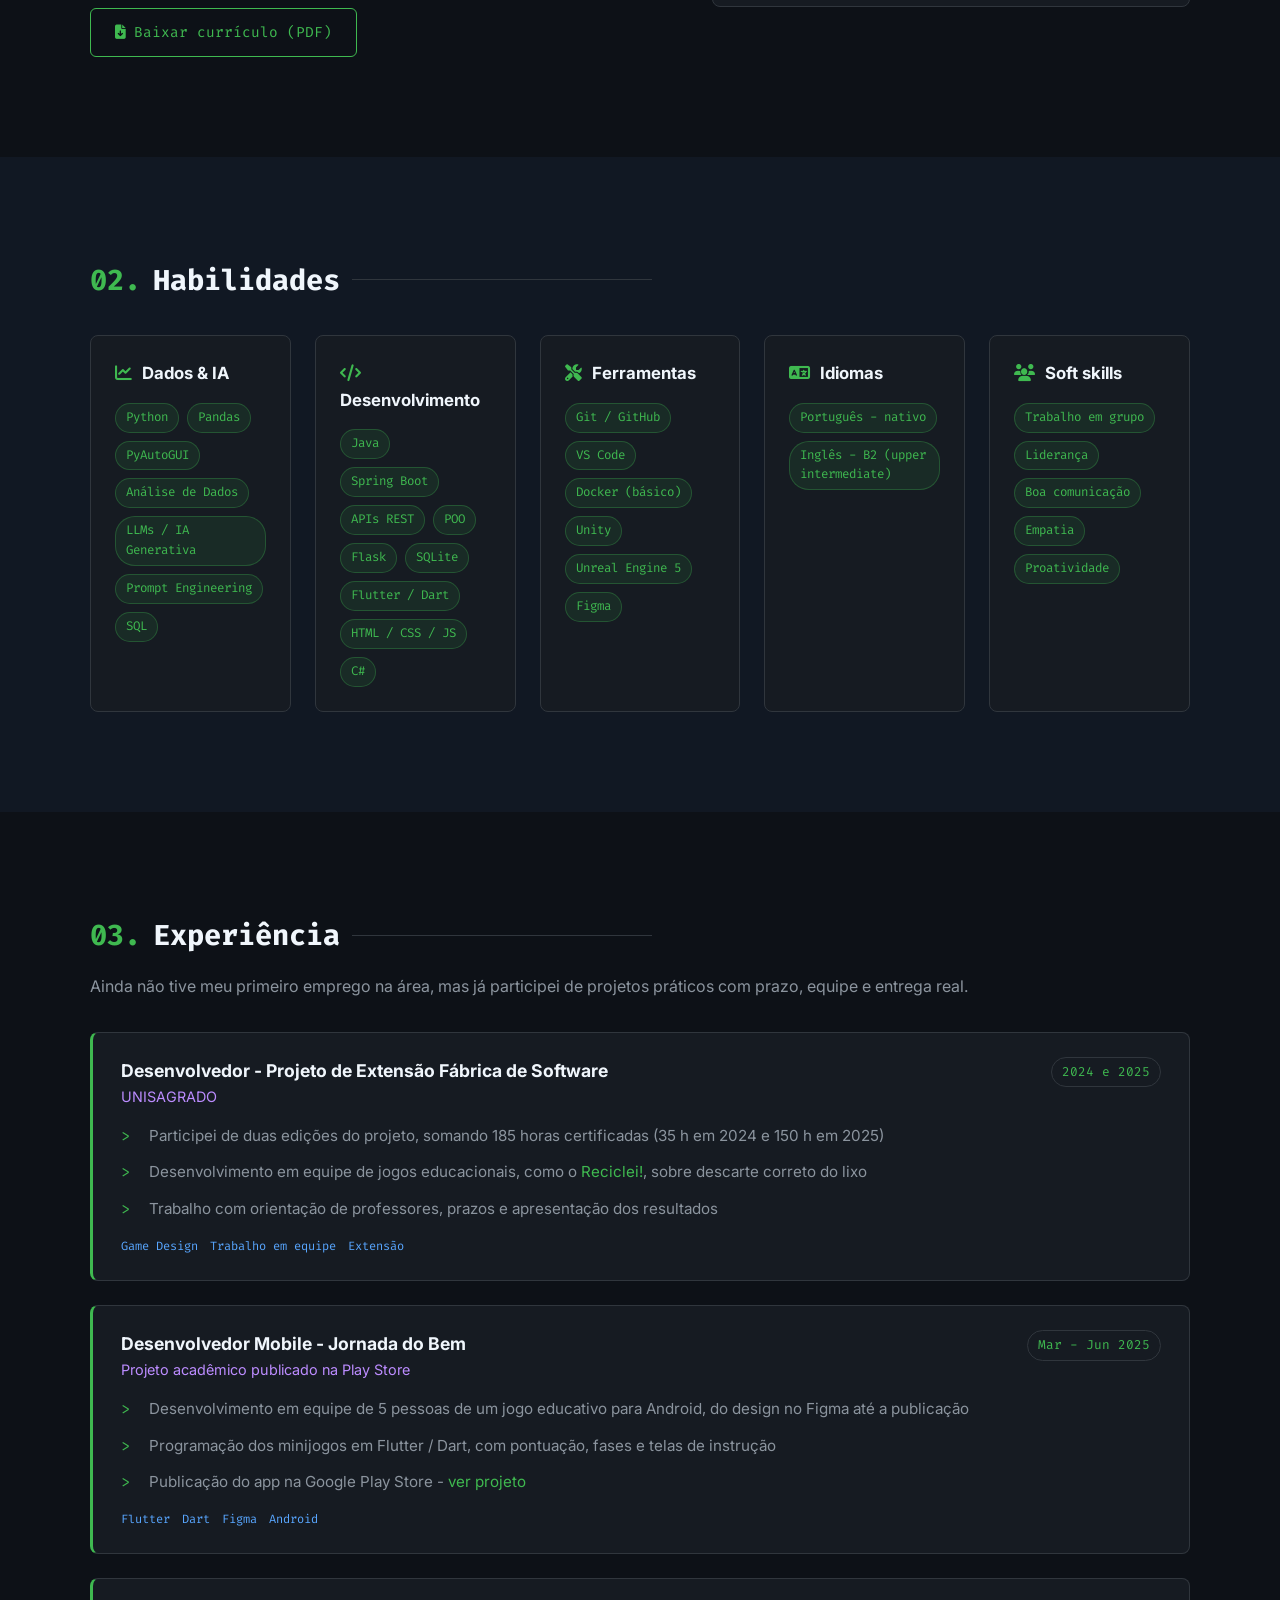
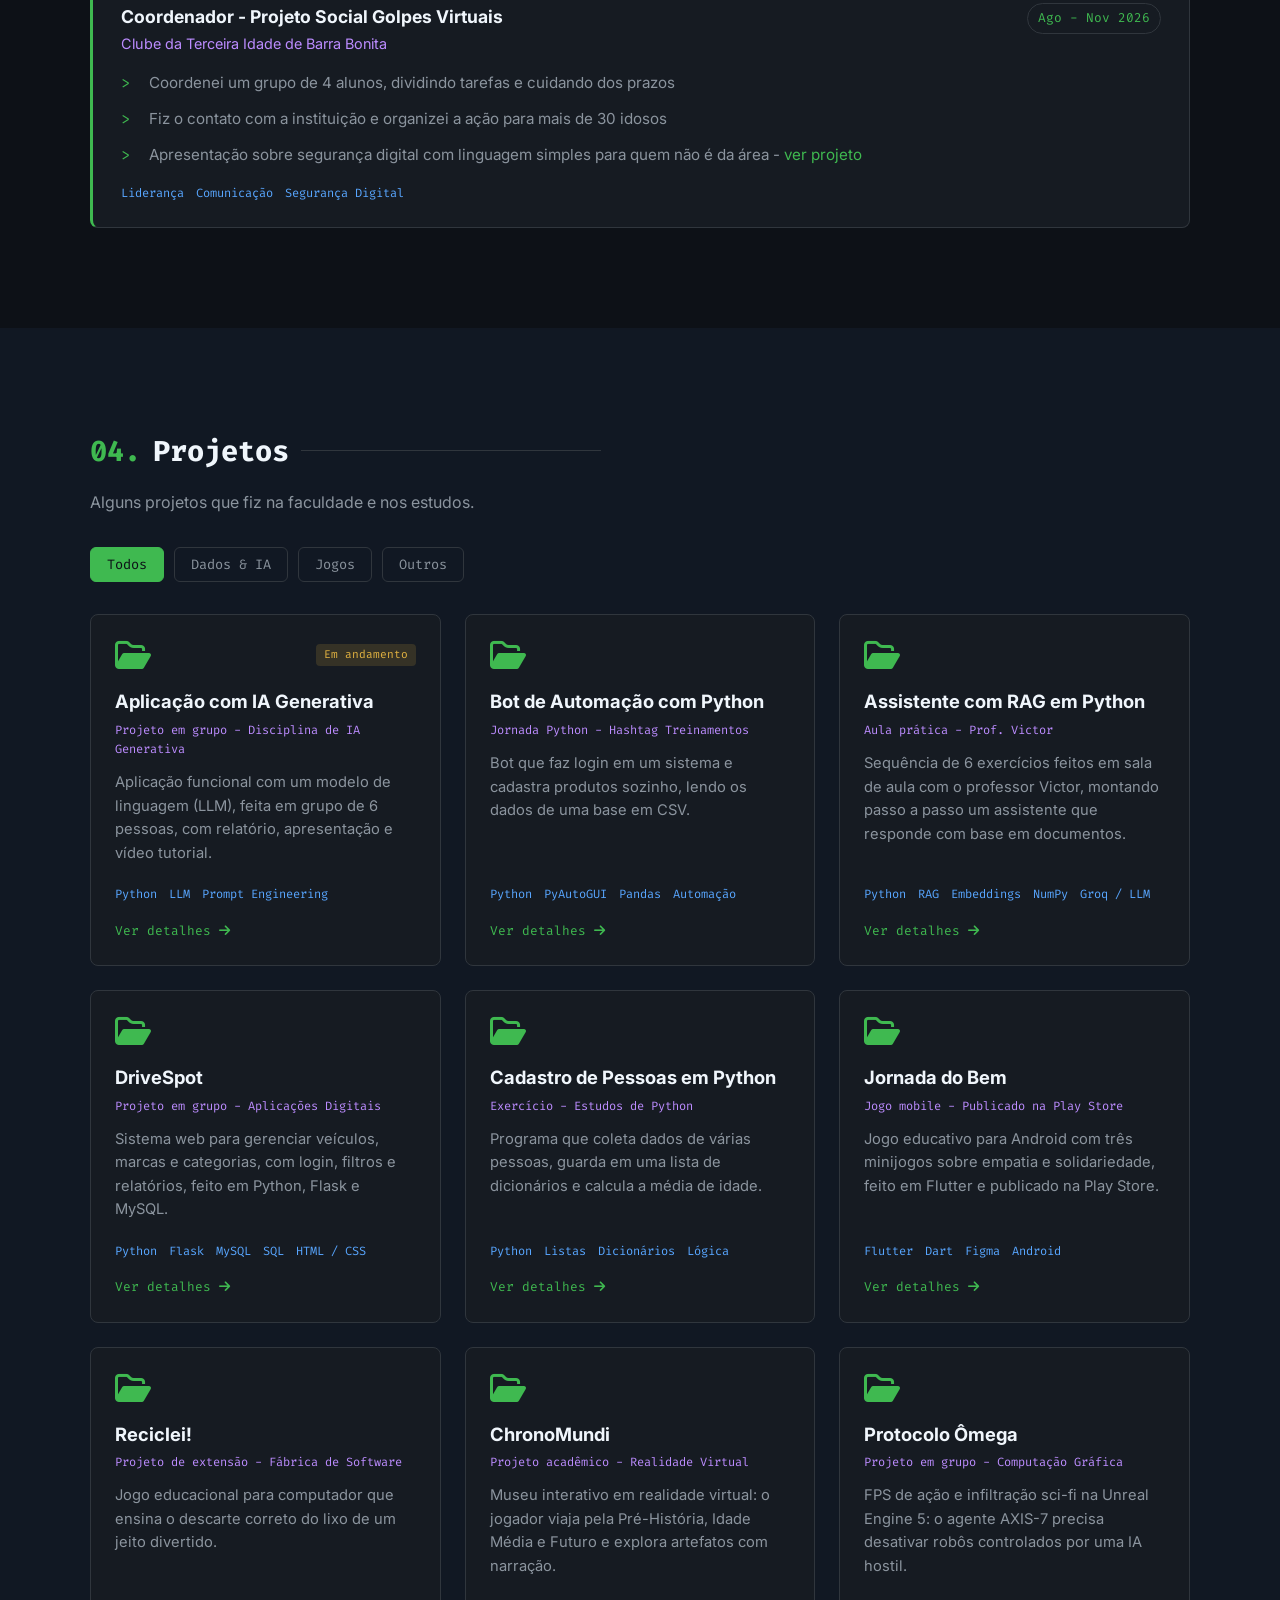
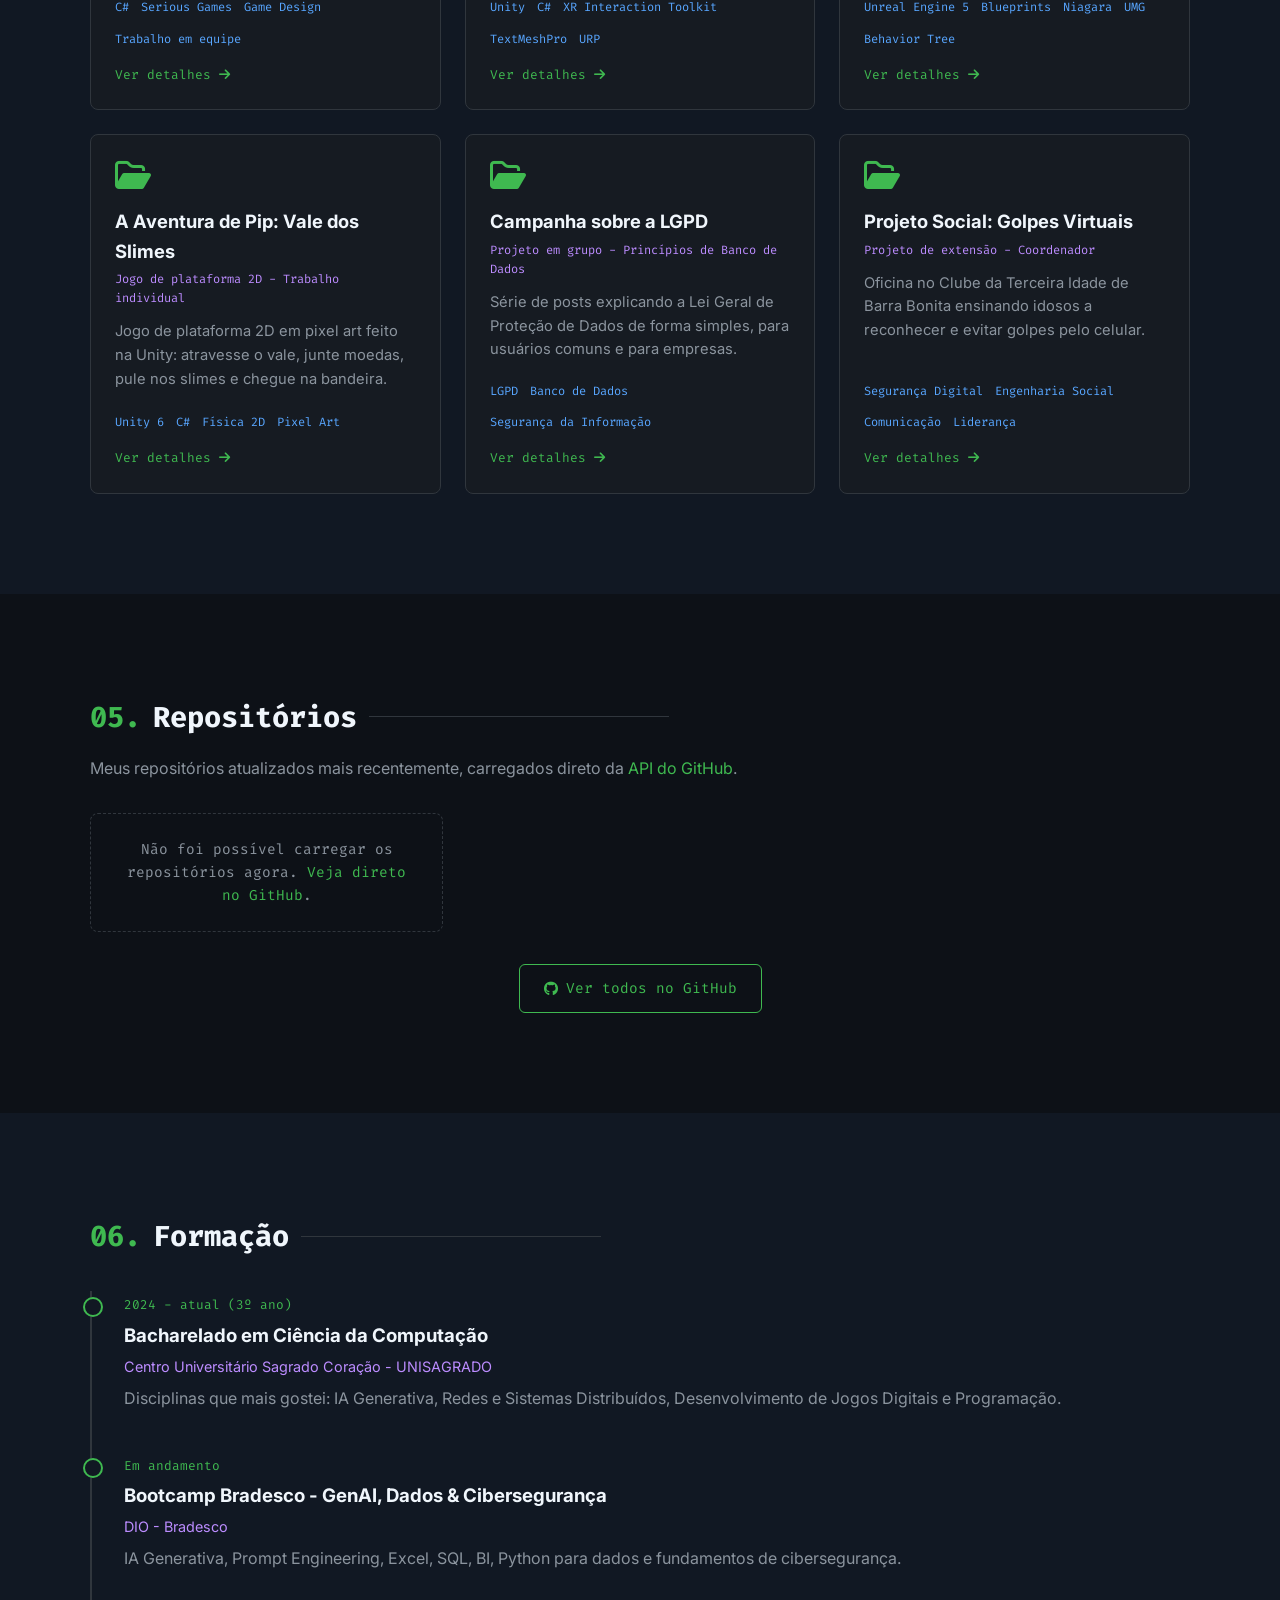
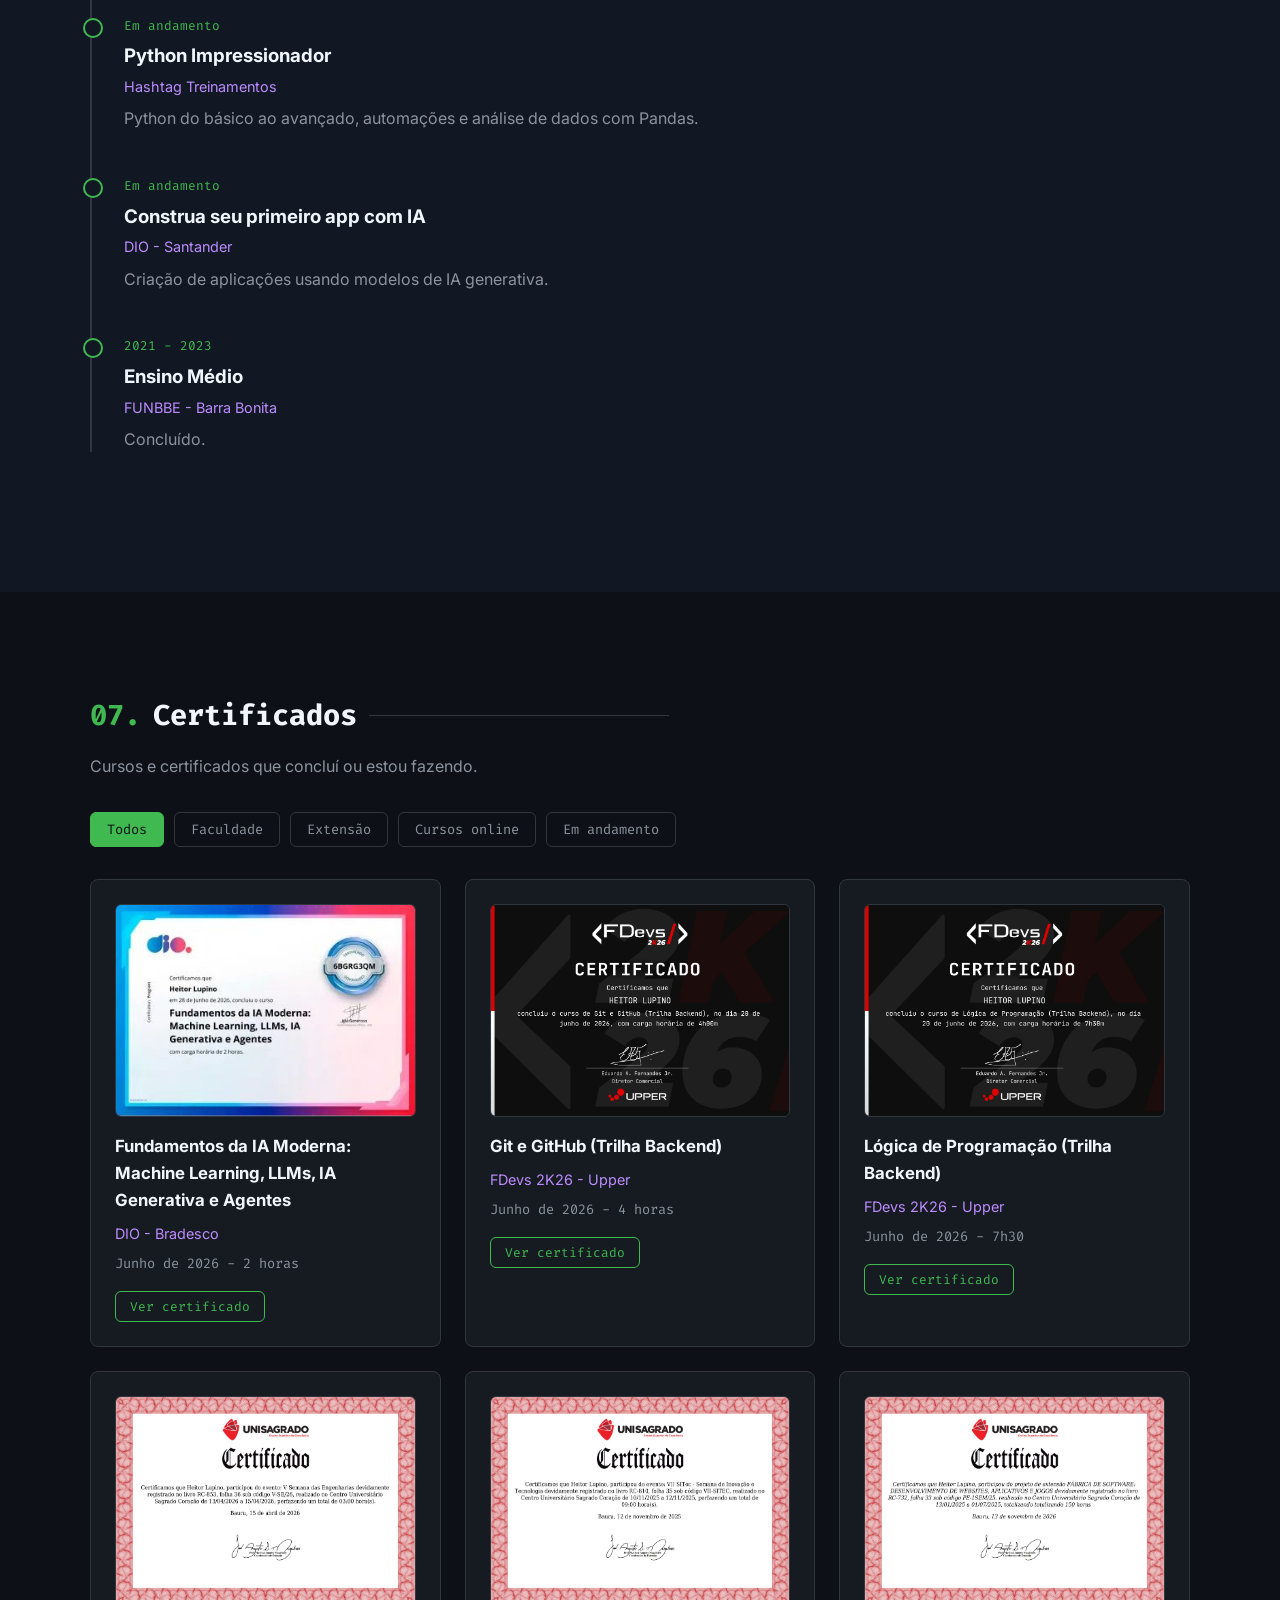
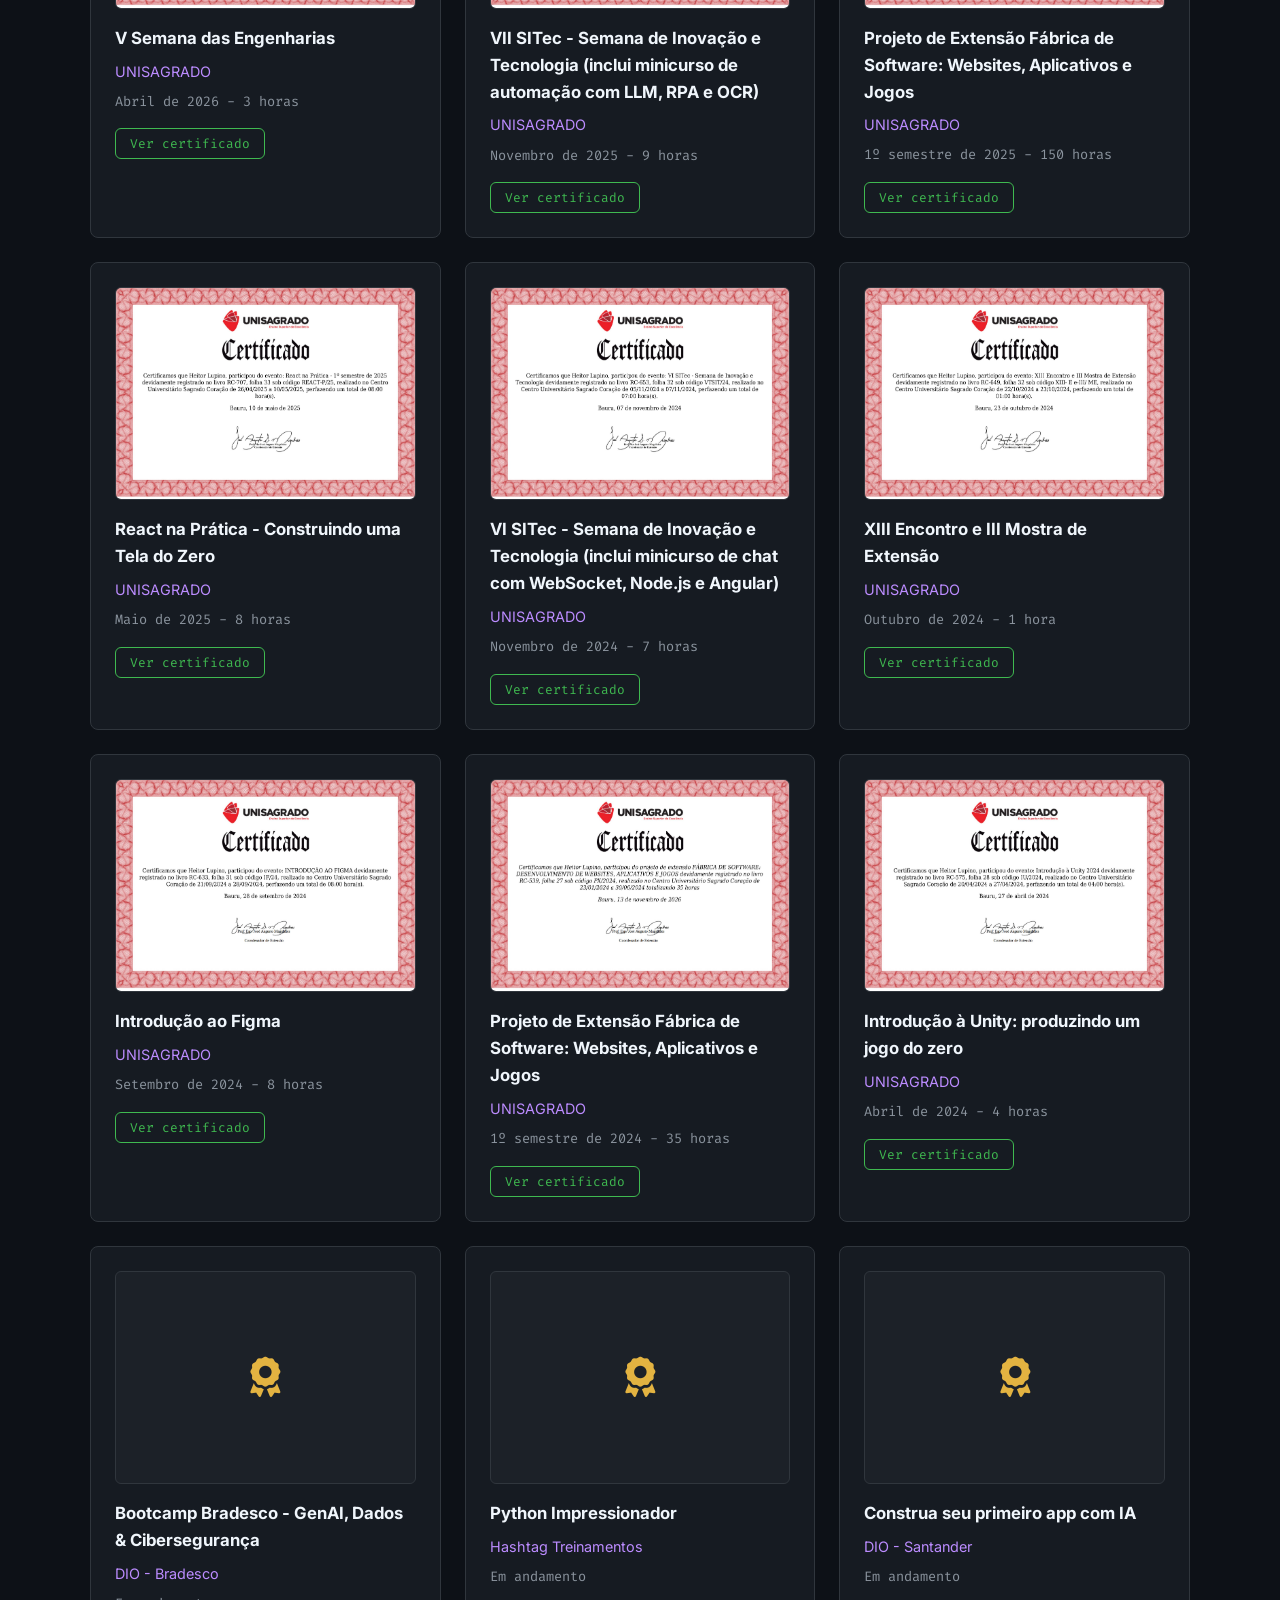
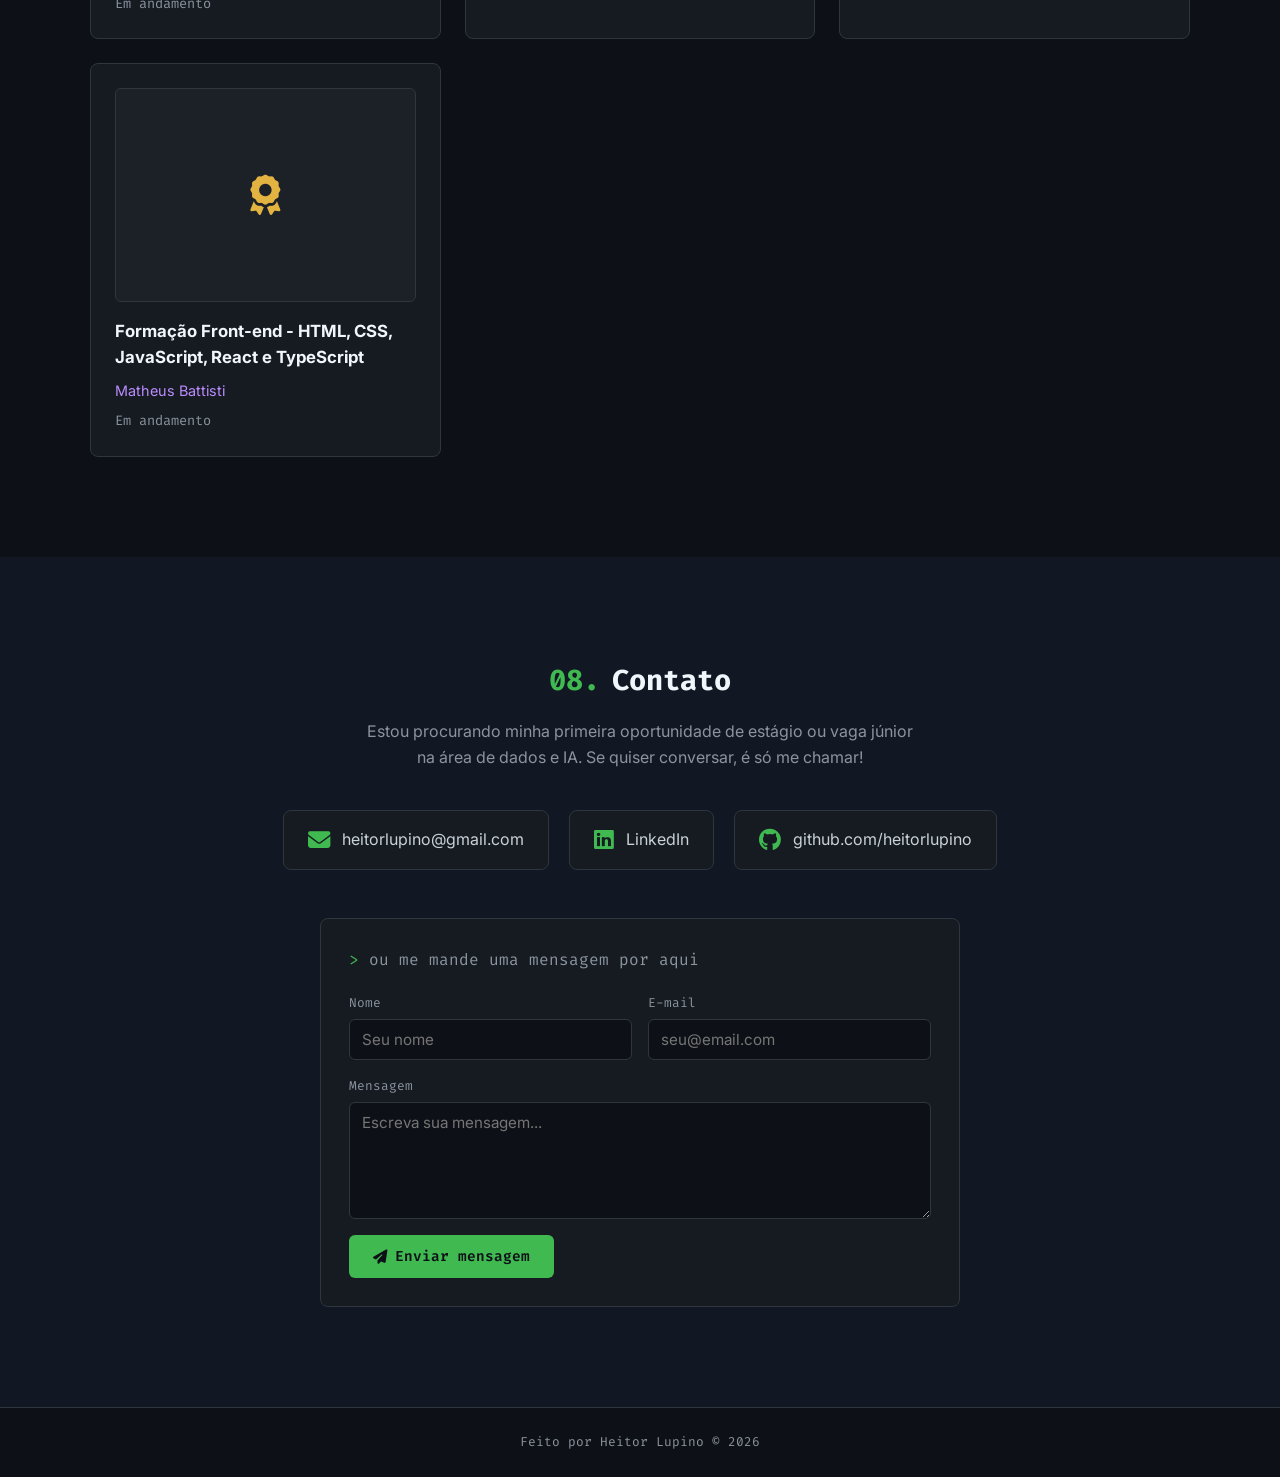
==== commit 34d08777: "Adiciona certificados FDevs, foto, idiomas, formação e currículo" ====
--- a/index.html
+++ b/index.html
@@ -27,8 +27,8 @@
   <!-- icones -->
   <link rel="stylesheet" href="https://cdnjs.cloudflare.com/ajax/libs/font-awesome/6.5.1/css/all.min.css">
 
-  <link rel="stylesheet" href="css/style.css?v=16">
-  <script src="js/tema.js?v=16"></script>
+  <link rel="stylesheet" href="css/style.css?v=19">
+  <script src="js/tema.js?v=19"></script>
 </head>
 <body>
 
@@ -81,7 +81,7 @@
 
           <div class="hero-buttons">
             <a href="#projetos" class="btn btn-primary">Ver projetos <i class="fa-solid fa-arrow-down"></i></a>
-            <a href="#contato" class="btn btn-outline">Fale comigo</a>
+            <a href="assets/curriculo/Curriculo_Heitor_Lupino.pdf" target="_blank" class="btn btn-outline"><i class="fa-solid fa-file-arrow-down"></i> Currículo</a>
           </div>
 
           <div class="hero-socials">
@@ -161,29 +161,36 @@
         <div class="about">
           <div class="about-text">
             <p>
-              Meu nome é Heitor Lupino e sou estudante de Ciência da Computação no
-              Centro Universitário Sagrado Coração (UNISAGRADO), em Bauru - SP.
+              Meu nome é Heitor Lupino, moro em Barra Bonita - SP e estou no 3º ano de Ciência da
+              Computação no Centro Universitário Sagrado Coração (UNISAGRADO), em Bauru - SP.
             </p>
             <p>
-              Comecei estudando Java e Spring Boot, mas hoje meu foco está em
+              Tenho uma boa base em lógica de programação, algoritmos e Programação Orientada a
+              Objetos, e já estudei Java e Spring Boot para backend e APIs REST. Hoje meu foco está em
               <span class="green">Python, análise de dados e IA</span>. Estou fazendo os cursos
               Python Impressionador (Hashtag Treinamentos) e Construa seu primeiro app com IA (DIO),
               e quero me aprofundar em Machine Learning, Deep Learning e IA Generativa.
             </p>
             <p>
-              Na faculdade também desenvolvi alguns jogos (Unity e Unreal Engine), projetos de
-              redes e um projeto social. Gosto de trabalhar em equipe e de aprender coisas novas
-              colocando a mão na massa.
+              Na faculdade também desenvolvi jogos (Flutter, Unity e Unreal Engine), um deles publicado
+              na Play Store, e coordenei um projeto social. Sou proativo, aprendo rápido e gosto de
+              trabalhar em equipe colocando a mão na massa.
             </p>
 
             <ul class="about-list">
-              <li><i class="fa-solid fa-location-dot"></i> São Paulo, Brasil</li>
-              <li><i class="fa-solid fa-graduation-cap"></i> Ciência da Computação - UNISAGRADO</li>
-              <li><i class="fa-solid fa-briefcase"></i> Aberto a estágio / vaga júnior</li>
-            </ul>
+              <li><i class="fa-solid fa-location-dot"></i> Barra Bonita - SP, Brasil</li>
+              <li><i class="fa-solid fa-graduation-cap"></i> Ciência da Computação - UNISAGRADO (3º ano)</li>
+              <li><i class="fa-solid fa-language"></i> Português (nativo) e Inglês B2 (upper intermediate)</li>
+              <li><i class="fa-solid fa-briefcase"></i> Aberto a estágio / vaga júnior (presencial, híbrido ou remoto)</li>
+            </ul>
+
+            <a href="assets/curriculo/Curriculo_Heitor_Lupino.pdf" target="_blank" class="btn btn-outline about-cv">
+              <i class="fa-solid fa-file-arrow-down"></i> Baixar currículo (PDF)
+            </a>
           </div>
 
           <div class="about-card">
+            <img src="assets/img/foto.jpg" alt="Foto de Heitor Lupino" class="about-foto">
             <div class="terminal">
               <div class="terminal-top">
                 <span class="dot red"></span>
@@ -228,6 +235,8 @@
             <ul class="tags">
               <li>Java</li>
               <li>Spring Boot</li>
+              <li>APIs REST</li>
+              <li>POO</li>
               <li>Flask</li>
               <li>SQLite</li>
               <li>Flutter / Dart</li>
@@ -249,13 +258,21 @@
           </div>
 
           <div class="skill-box">
+            <h3><i class="fa-solid fa-language"></i> Idiomas</h3>
+            <ul class="tags">
+              <li>Português - nativo</li>
+              <li>Inglês - B2 (upper intermediate)</li>
+            </ul>
+          </div>
+
+          <div class="skill-box">
             <h3><i class="fa-solid fa-users"></i> Soft skills</h3>
             <ul class="tags">
-              <li>Trabalho em equipe</li>
-              <li>Liderança de grupo</li>
-              <li>Comunicação</li>
-              <li>Vontade de aprender</li>
-              <li>Organização</li>
+              <li>Trabalho em grupo</li>
+              <li>Liderança</li>
+              <li>Boa comunicação</li>
+              <li>Empatia</li>
+              <li>Proatividade</li>
             </ul>
           </div>
         </div>
@@ -367,7 +384,7 @@
 
         <div class="timeline">
           <div class="timeline-item">
-            <span class="timeline-date">Em andamento</span>
+            <span class="timeline-date">2024 - atual (3º ano)</span>
             <h3>Bacharelado em Ciência da Computação</h3>
             <p class="timeline-place">Centro Universitário Sagrado Coração - UNISAGRADO</p>
             <p>
@@ -395,6 +412,13 @@
             <h3>Construa seu primeiro app com IA</h3>
             <p class="timeline-place">DIO - Santander</p>
             <p>Criação de aplicações usando modelos de IA generativa.</p>
+          </div>
+
+          <div class="timeline-item">
+            <span class="timeline-date">2021 - 2023</span>
+            <h3>Ensino Médio</h3>
+            <p class="timeline-place">FUNBBE - Barra Bonita</p>
+            <p>Concluído.</p>
           </div>
         </div>
       </div>
@@ -493,7 +517,7 @@
     </div>
   </div>
 
-  <script src="js/dados.js?v=16"></script>
-  <script src="js/script.js?v=16"></script>
+  <script src="js/dados.js?v=19"></script>
+  <script src="js/script.js?v=19"></script>
 </body>
 </html>
--- a/css/style.css
+++ b/css/style.css
@@ -40,6 +40,12 @@
   --green-soft: rgba(26, 127, 55, 0.1);
 }
 
+[data-theme="light"] .hero {
+  background-image:
+    linear-gradient(rgba(208, 215, 222, 0.35) 1px, transparent 1px),
+    linear-gradient(90deg, rgba(208, 215, 222, 0.35) 1px, transparent 1px);
+}
+
 [data-theme="light"] .glow {
   opacity: 0.12;
 }
@@ -159,6 +165,8 @@
 
 .menu-btn {
   display: none;
+  width: 38px;
+  height: 38px;
   background: none;
   border: none;
   color: var(--white);
@@ -496,6 +504,31 @@
   width: 22px;
 }
 
+/* foto no sobre mim */
+.about-card {
+  display: flex;
+  flex-direction: column;
+  align-items: center;
+  gap: 24px;
+}
+
+.about-card .terminal {
+  width: 100%;
+}
+
+.about-foto {
+  width: 220px;
+  height: 220px;
+  object-fit: cover;
+  border-radius: 50%;
+  border: 3px solid var(--green);
+  box-shadow: 0 0 0 8px var(--green-soft);
+}
+
+.about-cv {
+  margin-top: 24px;
+}
+
 /* janelinha de terminal */
 .terminal {
   background-color: var(--card);
@@ -542,7 +575,7 @@
    ========================= */
 .skills-grid {
   display: grid;
-  grid-template-columns: repeat(auto-fit, minmax(240px, 1fr));
+  grid-template-columns: repeat(auto-fit, minmax(200px, 1fr));
   gap: 24px;
   margin-top: 32px;
 }
@@ -1376,14 +1409,8 @@
 /* =========================
    RESPONSIVO
    ========================= */
-@media (max-width: 860px) {
-  .about,
-  .hero-grid {
-    grid-template-columns: 1fr;
-  }
-}
-
-@media (max-width: 768px) {
+/* menu vira "hamburguer" em telas menores (tem muitos links) */
+@media (max-width: 1080px) {
   .menu-btn {
     display: block;
   }
@@ -1409,7 +1436,16 @@
     padding: 14px 0;
     border-top: 1px solid var(--border);
   }
-
+}
+
+@media (max-width: 860px) {
+  .about,
+  .hero-grid {
+    grid-template-columns: 1fr;
+  }
+}
+
+@media (max-width: 768px) {
   .hero-title {
     font-size: 2.2rem;
   }
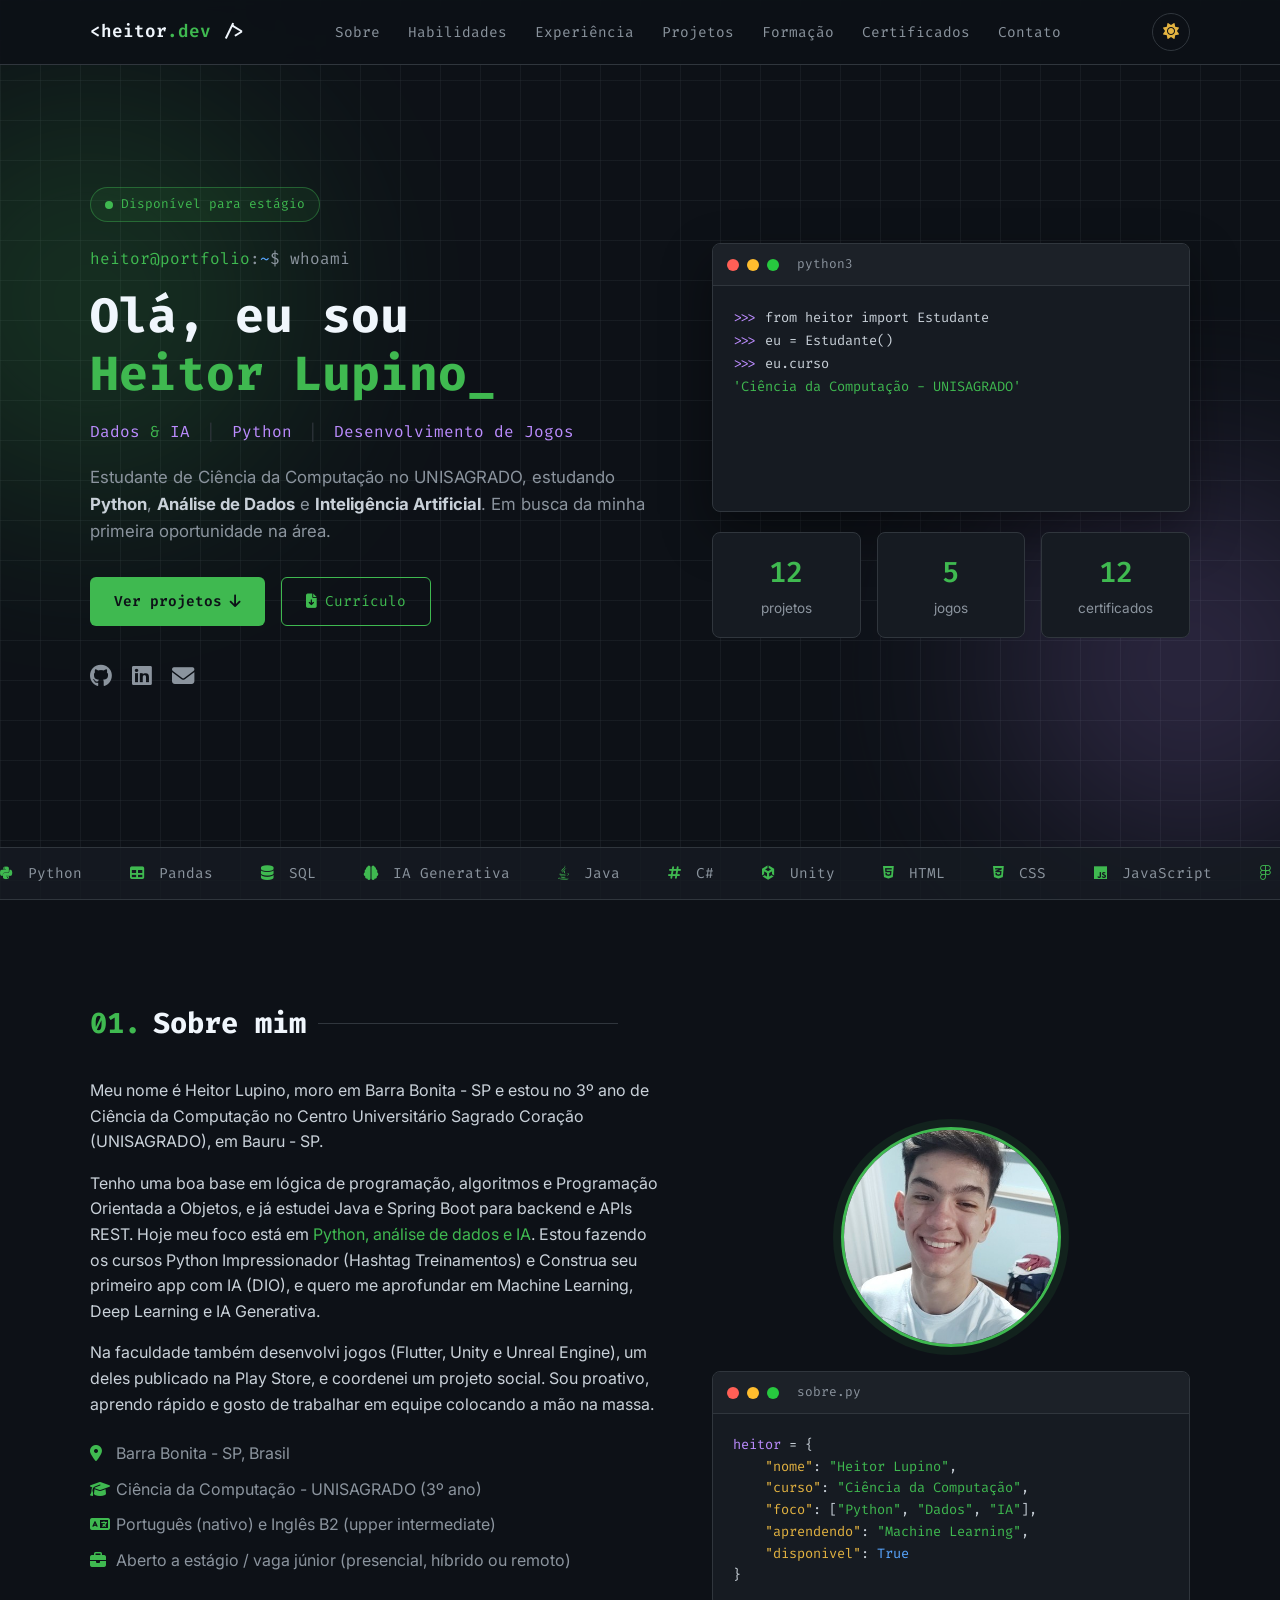
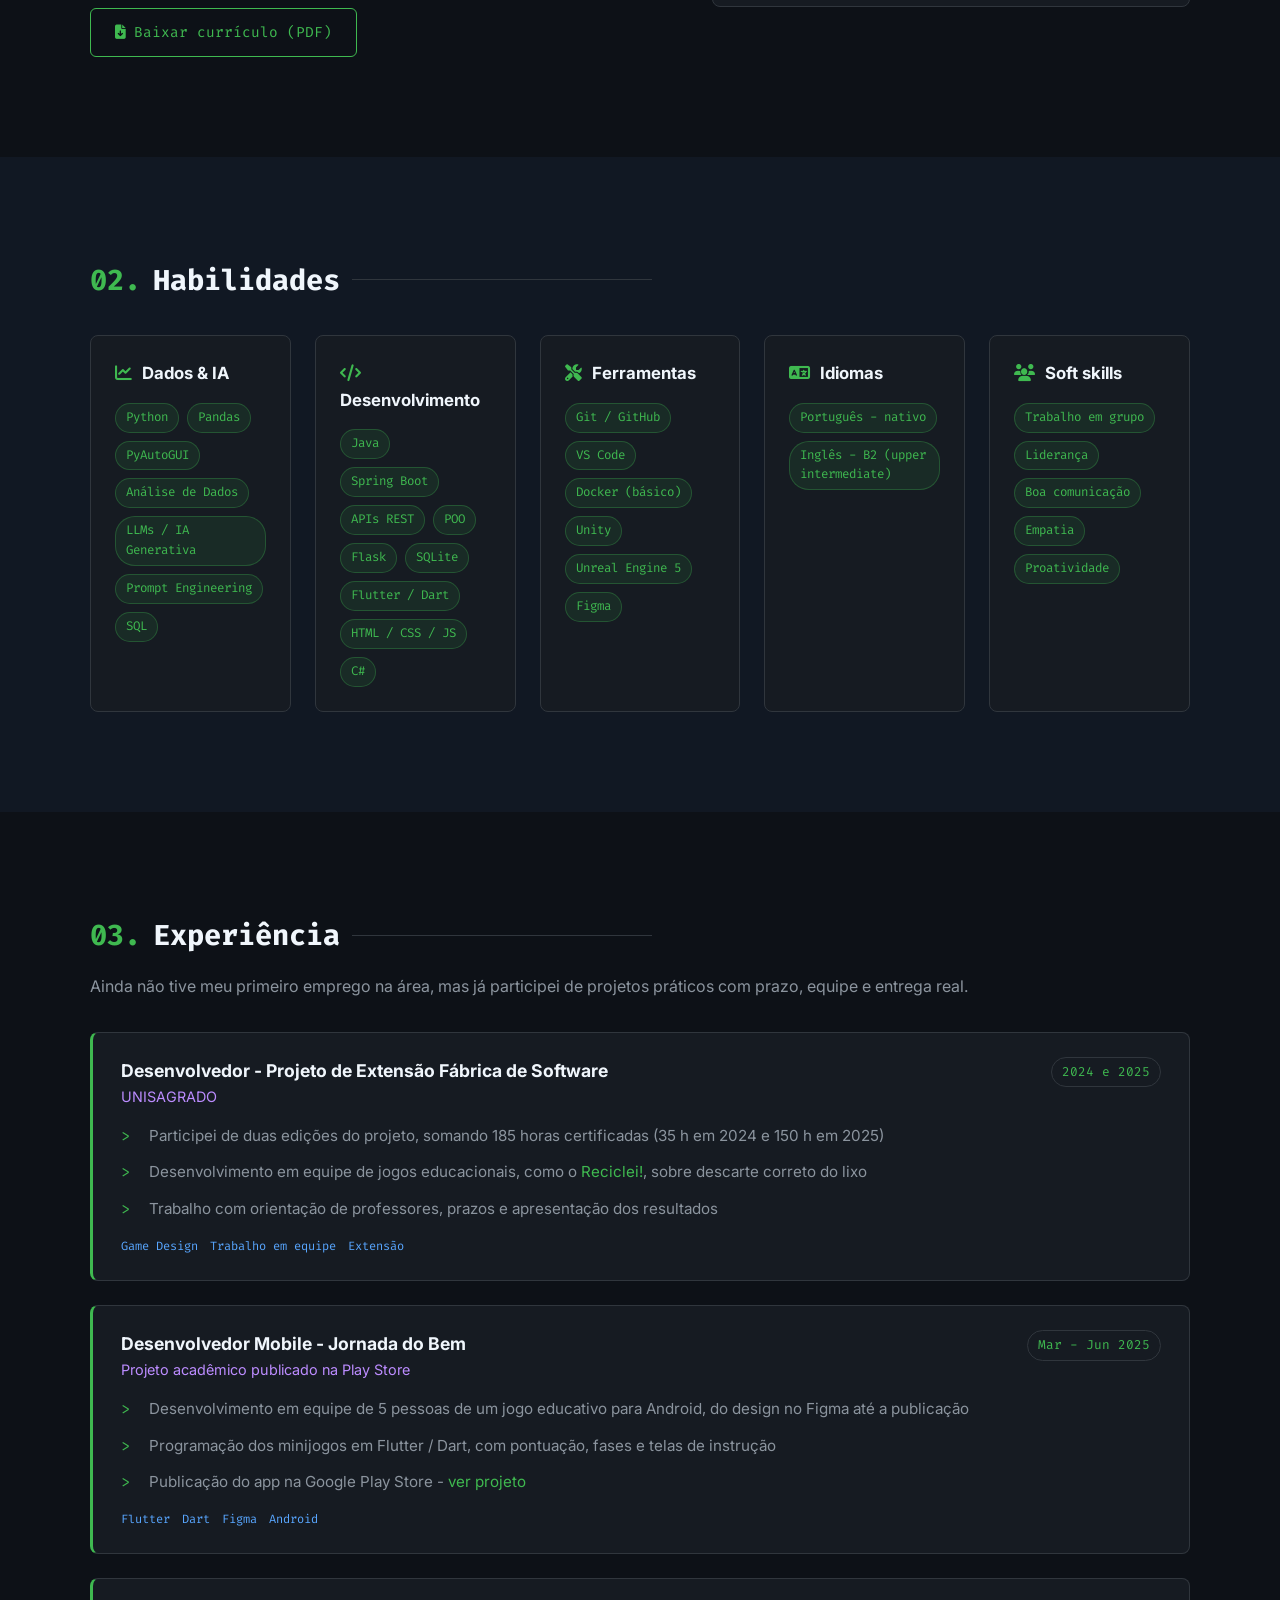
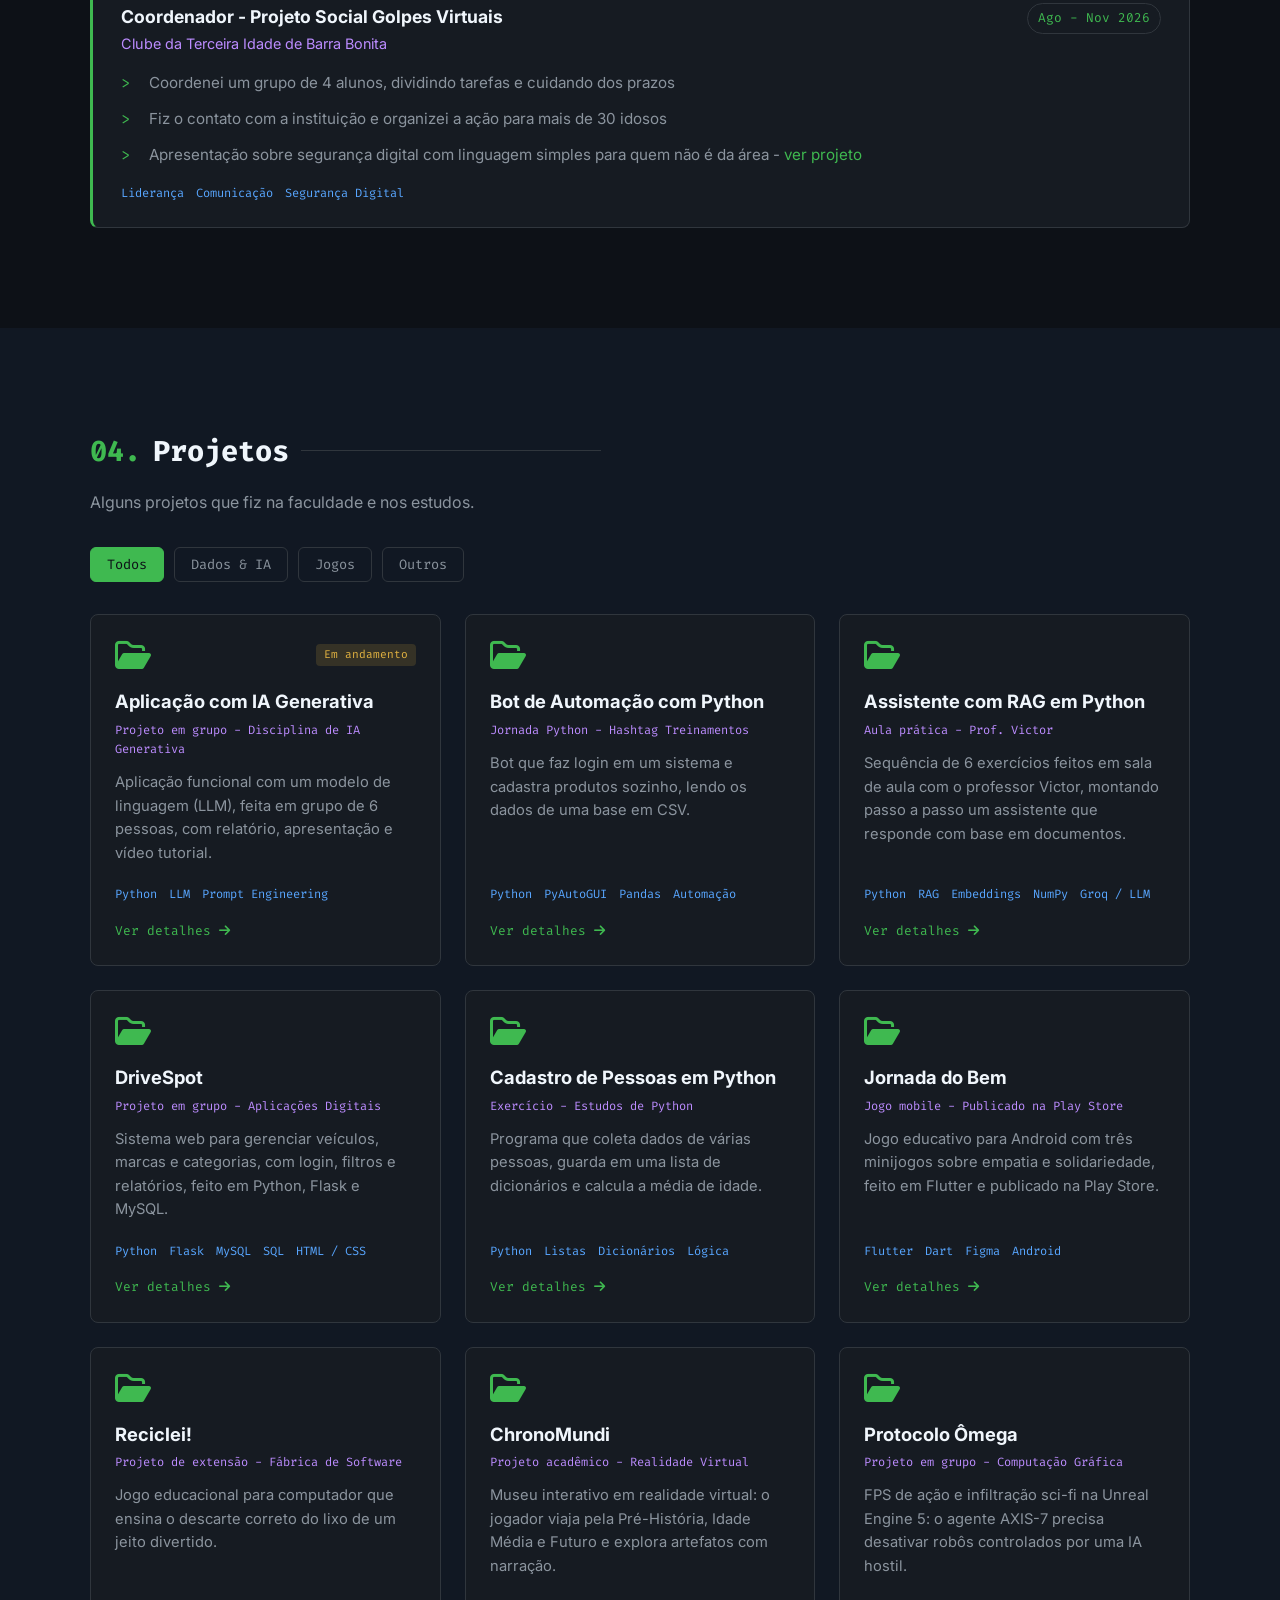
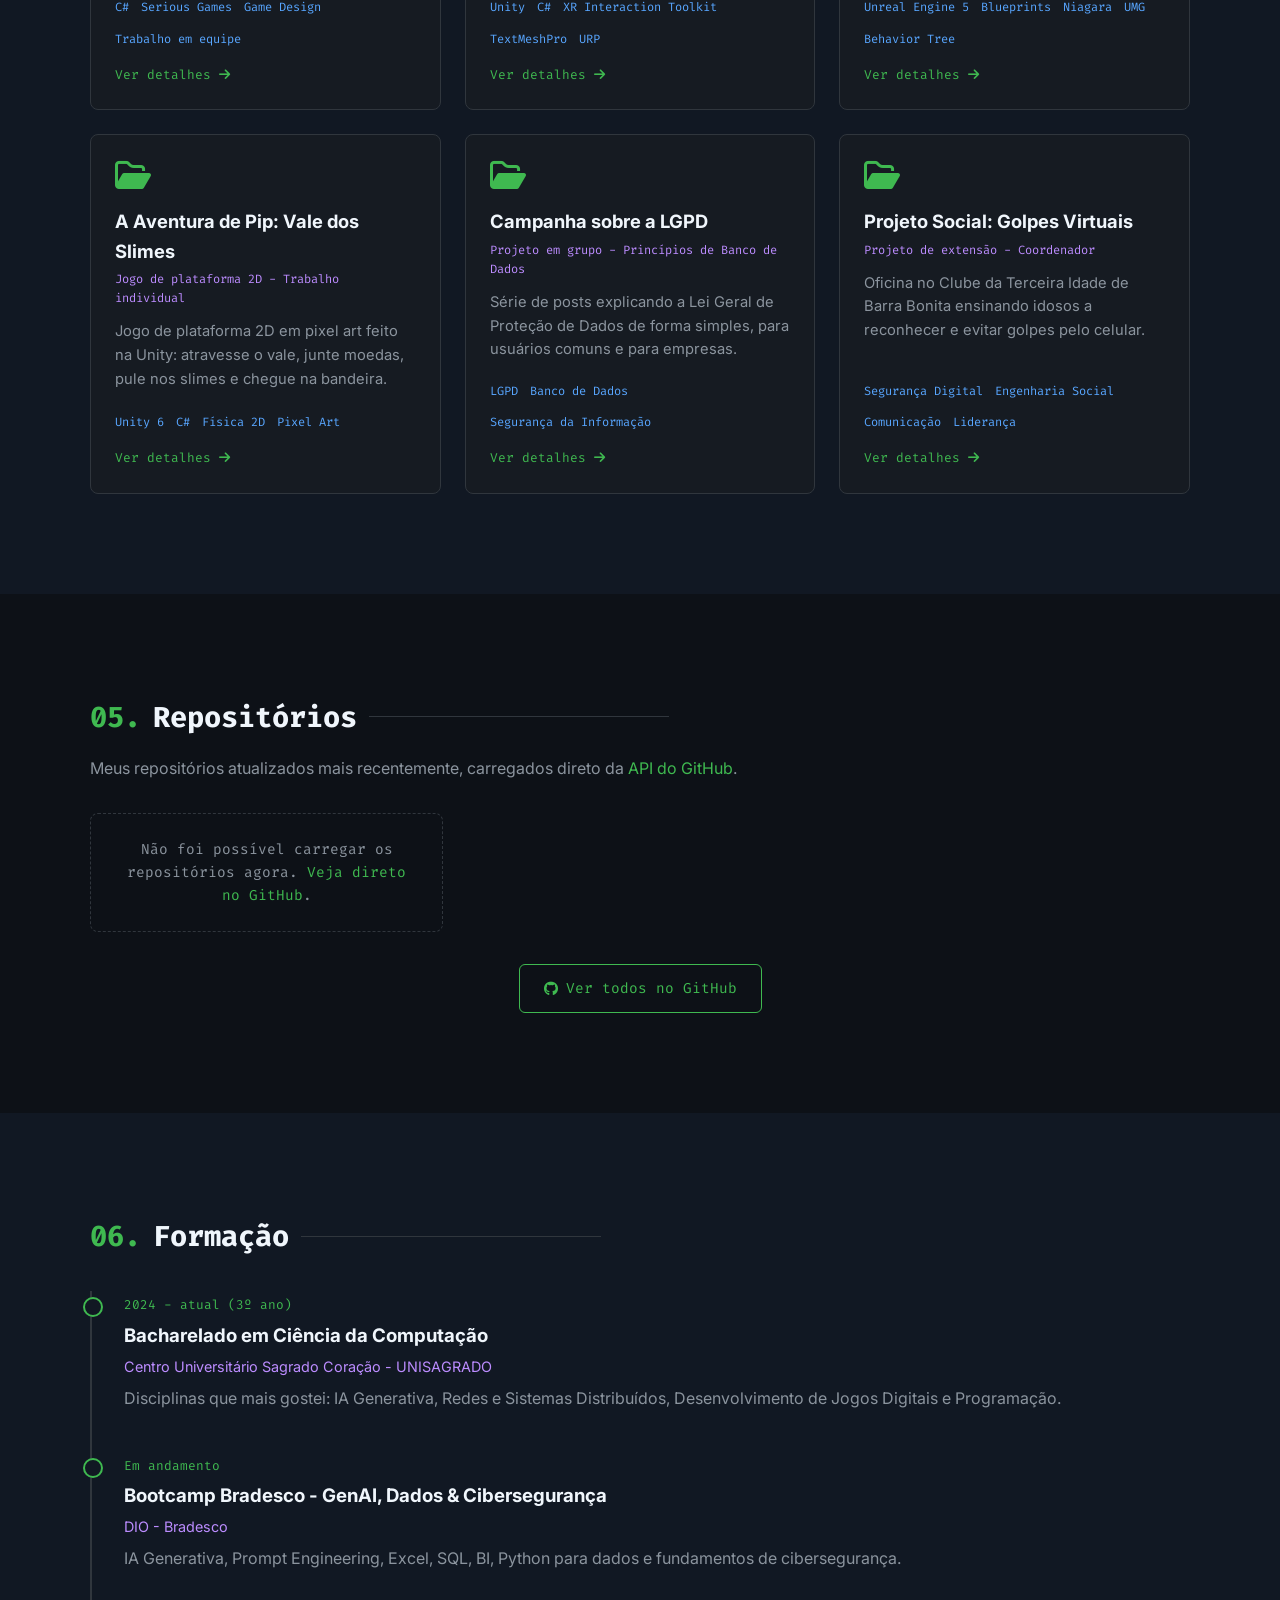
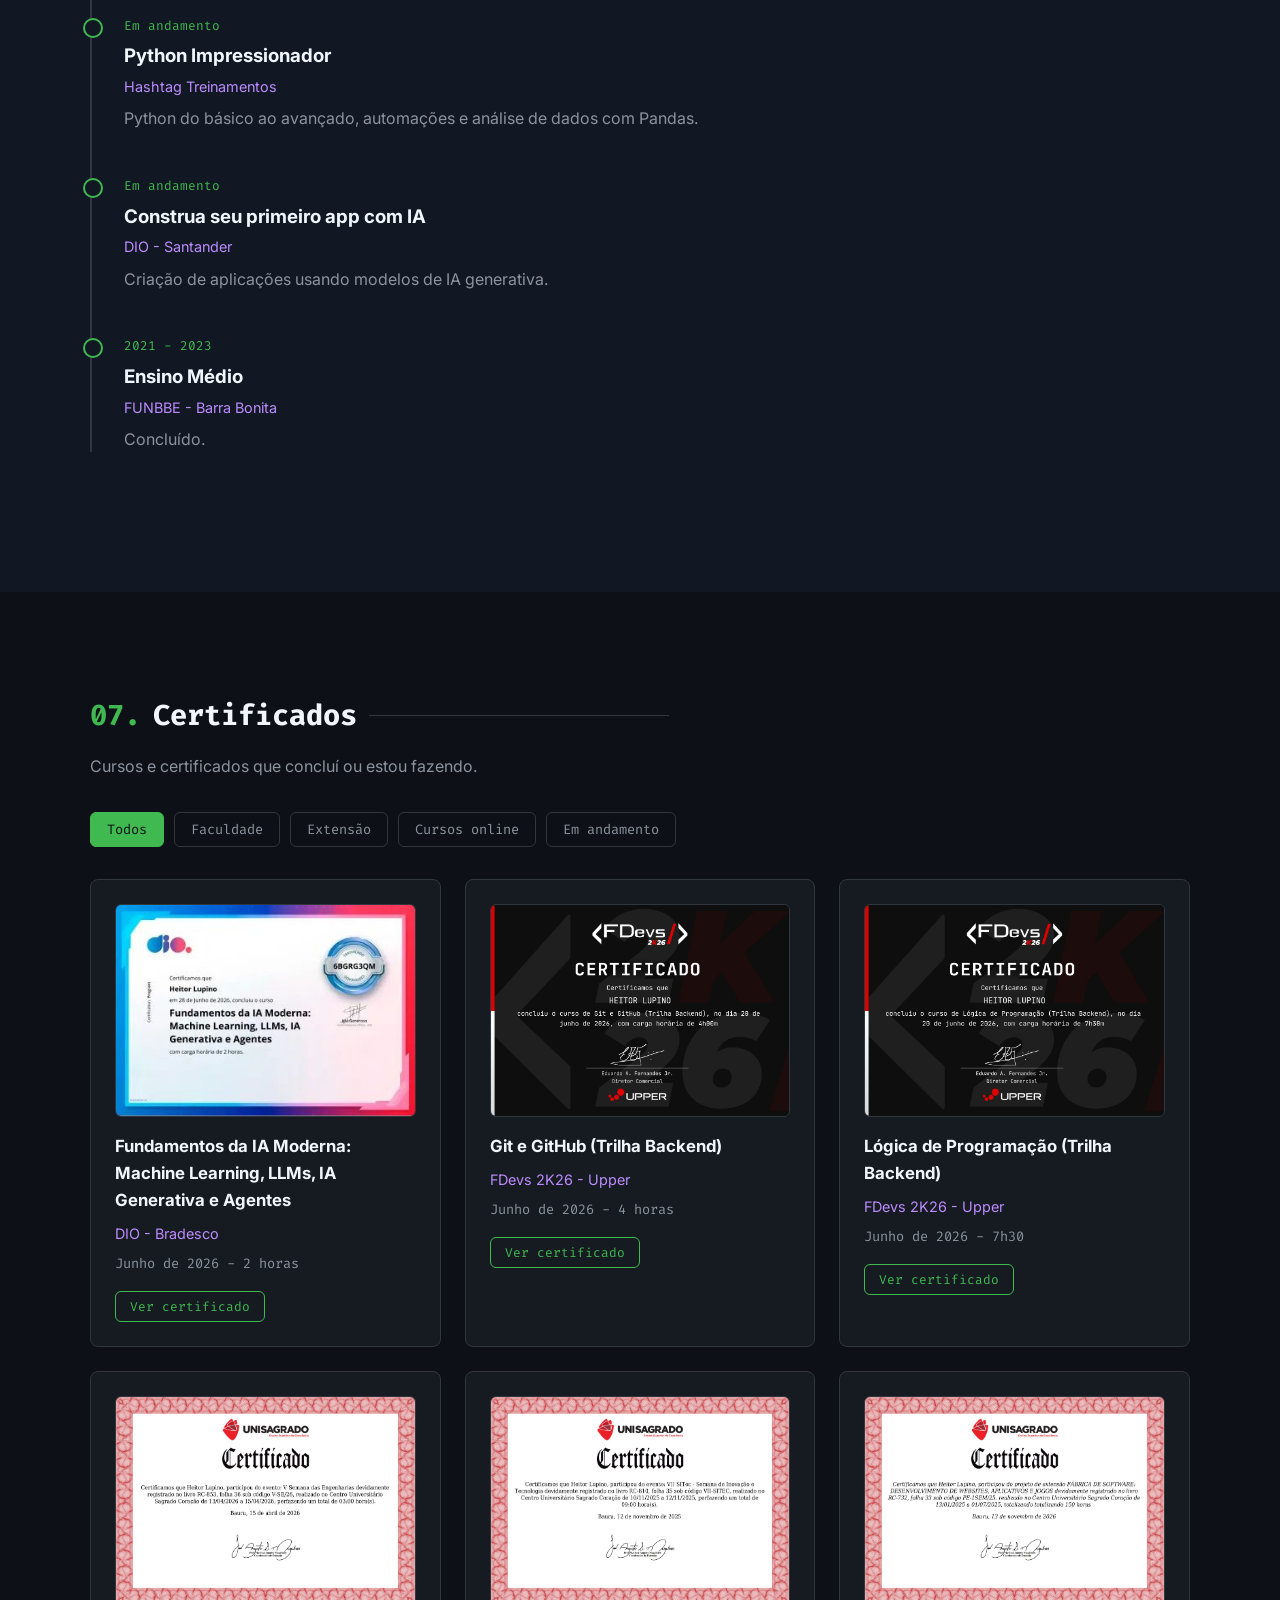
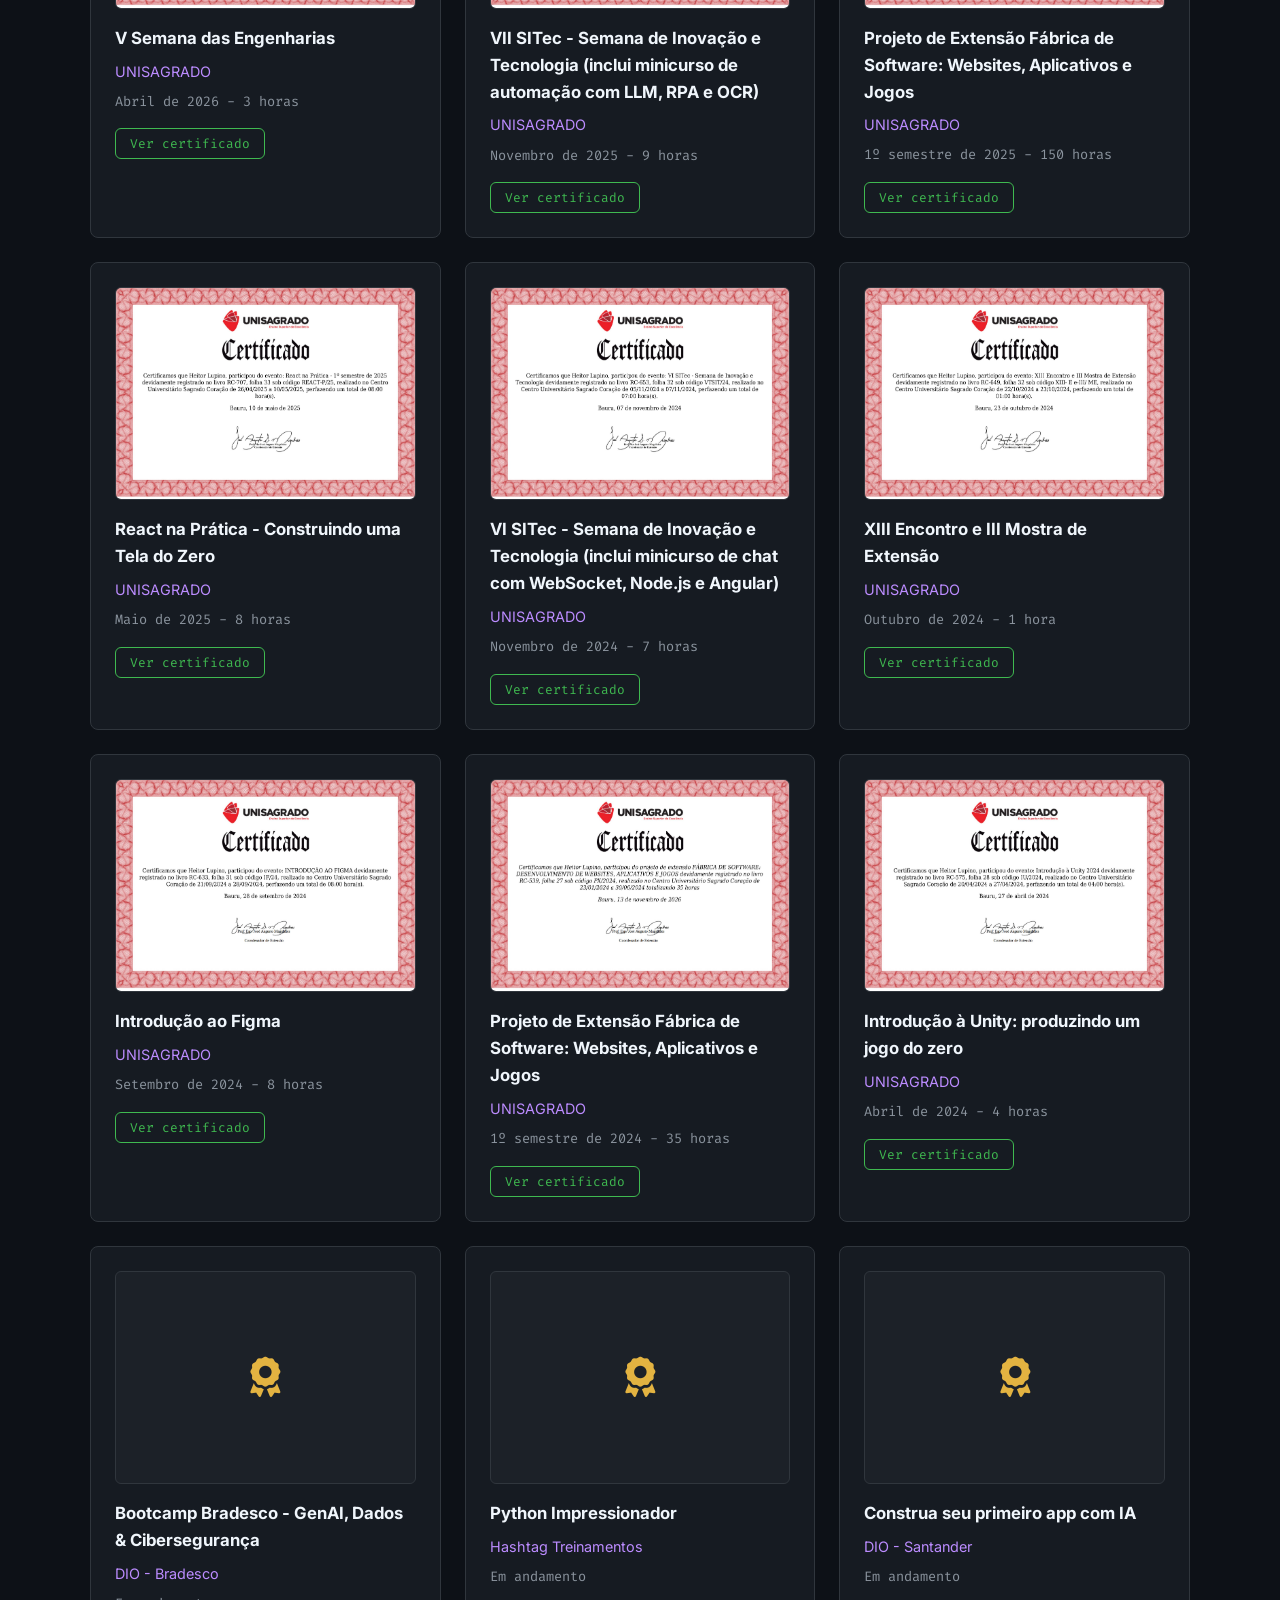
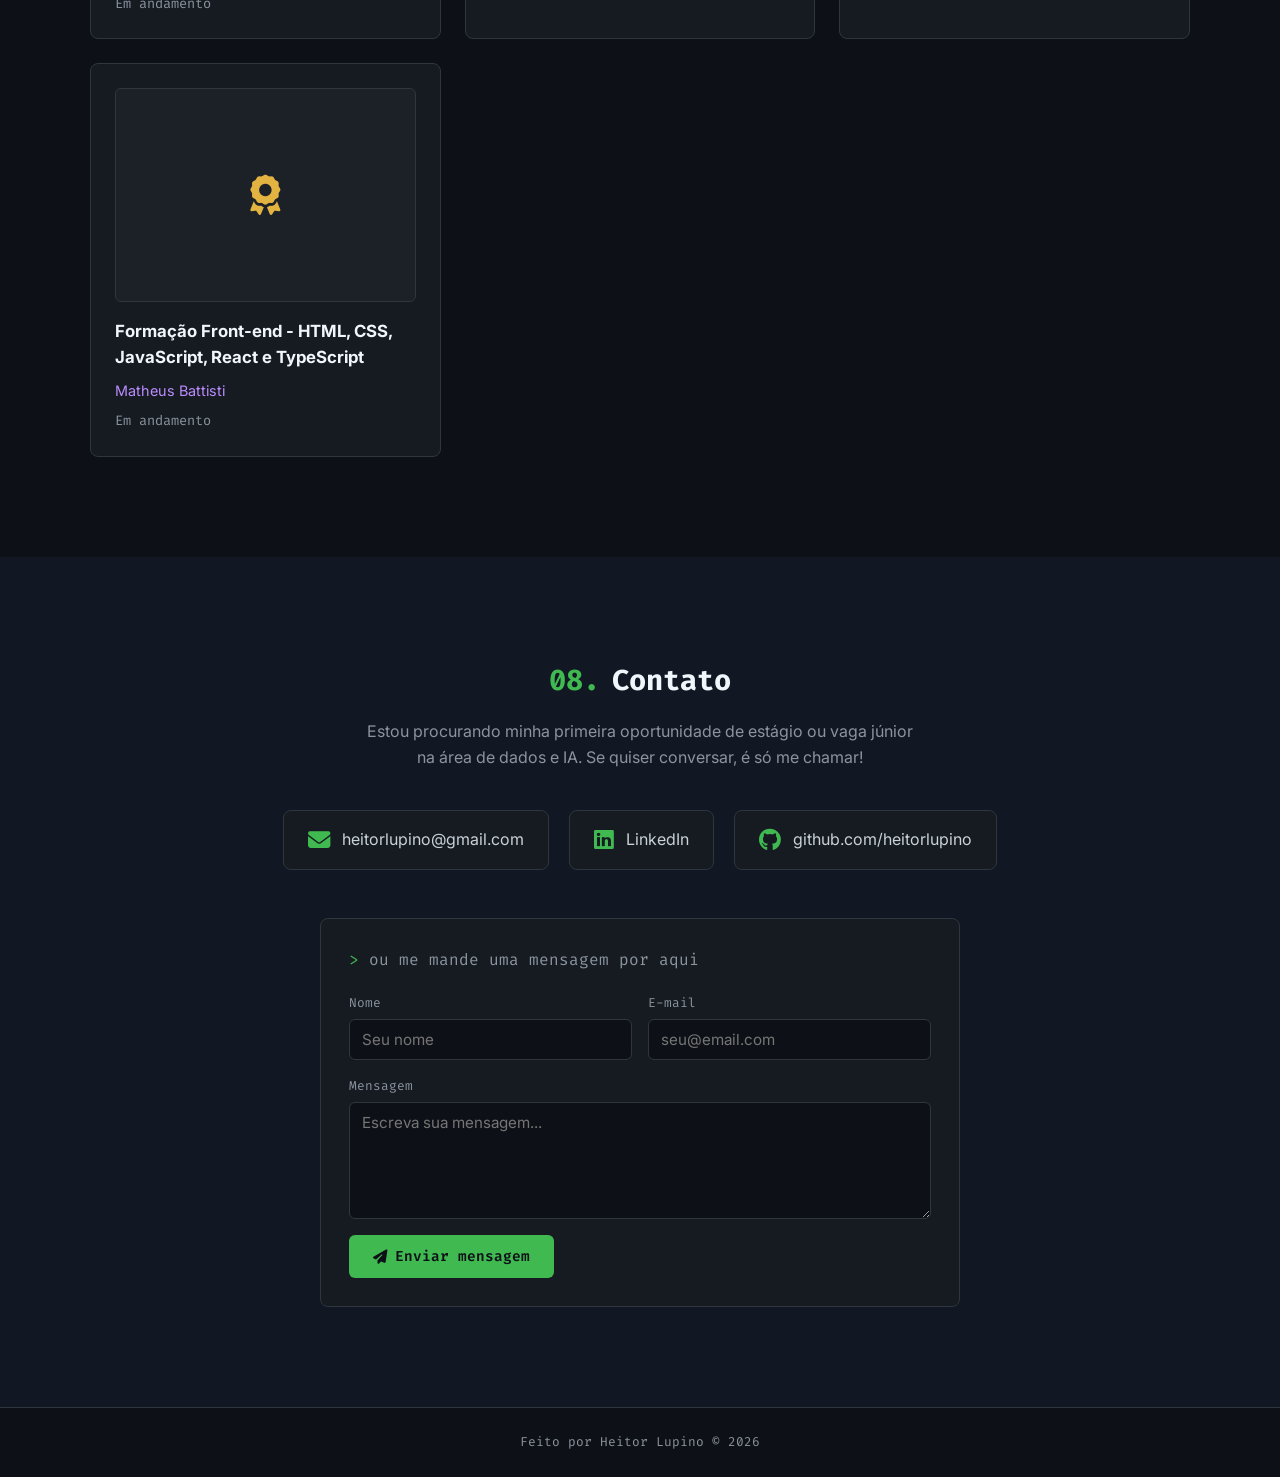
==== commit a66da76c: "Melhora contraste e visual do tema claro" ====
--- a/index.html
+++ b/index.html
@@ -27,8 +27,8 @@
   <!-- icones -->
   <link rel="stylesheet" href="https://cdnjs.cloudflare.com/ajax/libs/font-awesome/6.5.1/css/all.min.css">
 
-  <link rel="stylesheet" href="css/style.css?v=19">
-  <script src="js/tema.js?v=19"></script>
+  <link rel="stylesheet" href="css/style.css?v=20">
+  <script src="js/tema.js?v=20"></script>
 </head>
 <body>
 
@@ -517,7 +517,7 @@
     </div>
   </div>
 
-  <script src="js/dados.js?v=19"></script>
-  <script src="js/script.js?v=19"></script>
+  <script src="js/dados.js?v=20"></script>
+  <script src="js/script.js?v=20"></script>
 </body>
 </html>
--- a/css/style.css
+++ b/css/style.css
@@ -22,38 +22,82 @@
 
 /* tema claro (ativado pelo botao do menu) */
 [data-theme="light"] {
-  --bg: #ffffff;
-  --bg-alt: #f6f8fa;
+  --bg: #f4f6f9;
+  --bg-alt: #e9eef4;
   --card: #ffffff;
-  --border: #d0d7de;
-  --text: #1f2328;
-  --text-light: #59636e;
-  --white: #1f2328;
-  --green: #1a7f37;
-  --blue: #0969da;
-  --purple: #8250df;
-  --yellow: #9a6700;
+  --border: #d5dce5;
+  --text: #24292f;
+  --text-light: #4d5866;
+  --white: #111827;
+  --green: #11712f;
+  --blue: #0550ae;
+  --purple: #6534c2;
+  --yellow: #8a5a00;
   --red: #cf222e;
-  --header-bg: rgba(255, 255, 255, 0.9);
-  --bar-bg: #eaeef2;
-  --strip-bg: rgba(246, 248, 250, 0.9);
-  --green-soft: rgba(26, 127, 55, 0.1);
+  --header-bg: rgba(255, 255, 255, 0.92);
+  --bar-bg: #eef2f6;
+  --strip-bg: rgba(255, 255, 255, 0.85);
+  --green-soft: rgba(17, 113, 47, 0.08);
 }
 
 [data-theme="light"] .hero {
   background-image:
-    linear-gradient(rgba(208, 215, 222, 0.35) 1px, transparent 1px),
-    linear-gradient(90deg, rgba(208, 215, 222, 0.35) 1px, transparent 1px);
+    linear-gradient(rgba(180, 192, 207, 0.22) 1px, transparent 1px),
+    linear-gradient(90deg, rgba(180, 192, 207, 0.22) 1px, transparent 1px);
 }
 
 [data-theme="light"] .glow {
-  opacity: 0.12;
+  opacity: 0.08;
+}
+
+/* no tema claro os terminais continuam escuros, fica mais facil de ler o codigo */
+[data-theme="light"] .terminal {
+  --card: #161b22;
+  --border: #30363d;
+  --text: #c9d1d9;
+  --text-light: #8b949e;
+  --white: #f0f6fc;
+  --green: #3fb950;
+  --blue: #58a6ff;
+  --purple: #bc8cff;
+  --yellow: #e3b341;
+  --bar-bg: #1c2128;
+  color: var(--text);
+  border-color: #30363d;
+}
+
+/* cards com sombra leve pra se destacar do fundo */
+[data-theme="light"] .stat,
+[data-theme="light"] .skill-box,
+[data-theme="light"] .project-card,
+[data-theme="light"] .cert-card,
+[data-theme="light"] .repo-card,
+[data-theme="light"] .exp-card,
+[data-theme="light"] .contact-card,
+[data-theme="light"] .contact-form {
+  box-shadow: 0 1px 3px rgba(17, 24, 39, 0.06), 0 4px 14px rgba(17, 24, 39, 0.05);
 }
 
 [data-theme="light"] .hero-terminal,
 [data-theme="light"] .project-card:hover,
-[data-theme="light"] .repo-card:hover {
-  box-shadow: 0 10px 30px rgba(31, 35, 40, 0.12);
+[data-theme="light"] .cert-card:hover,
+[data-theme="light"] .repo-card:hover,
+[data-theme="light"] .skill-box:hover {
+  box-shadow: 0 12px 30px rgba(17, 24, 39, 0.14);
+}
+
+[data-theme="light"] .header {
+  box-shadow: 0 1px 8px rgba(17, 24, 39, 0.06);
+}
+
+[data-theme="light"] .tags li {
+  border-color: rgba(17, 113, 47, 0.25);
+  font-weight: 500;
+}
+
+[data-theme="light"] .badge {
+  background-color: #fff4d6;
+  border: 1px solid #e9c46a;
 }
 
 /* transicao suave quando troca o tema */
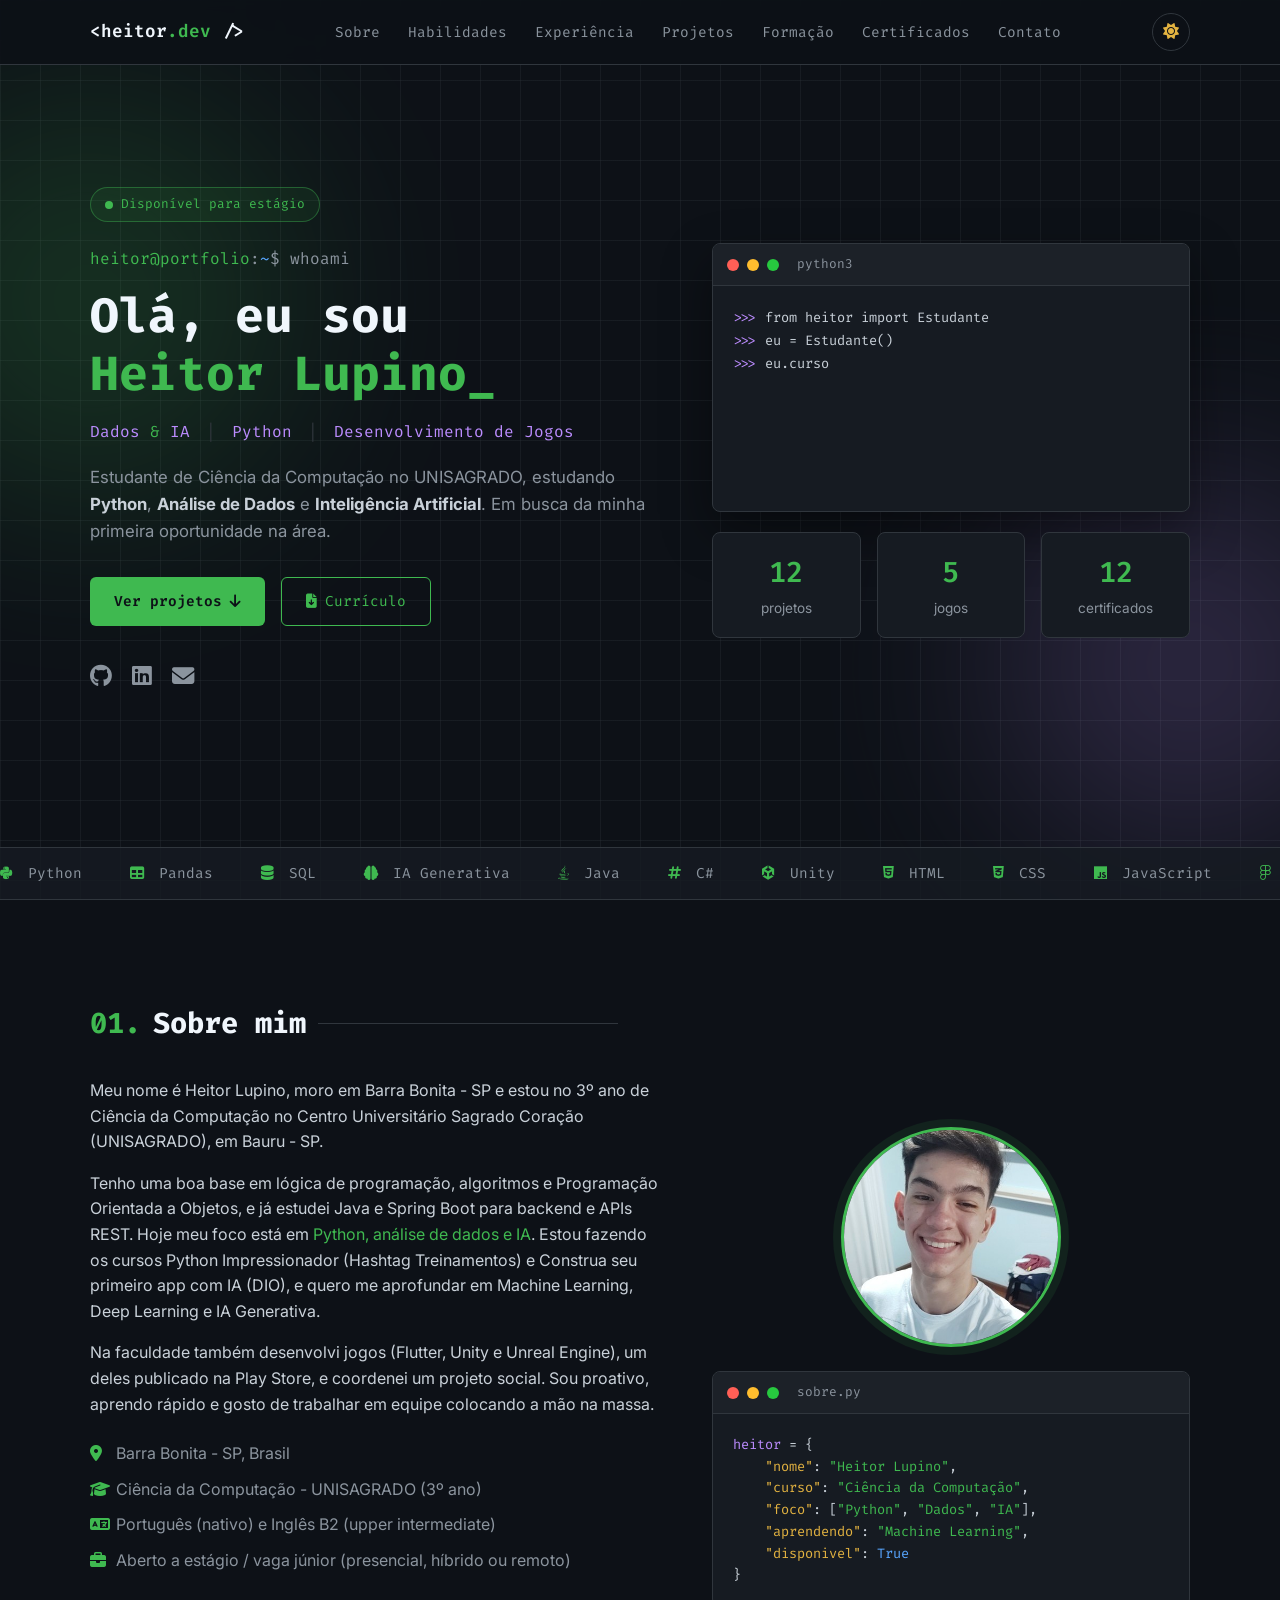
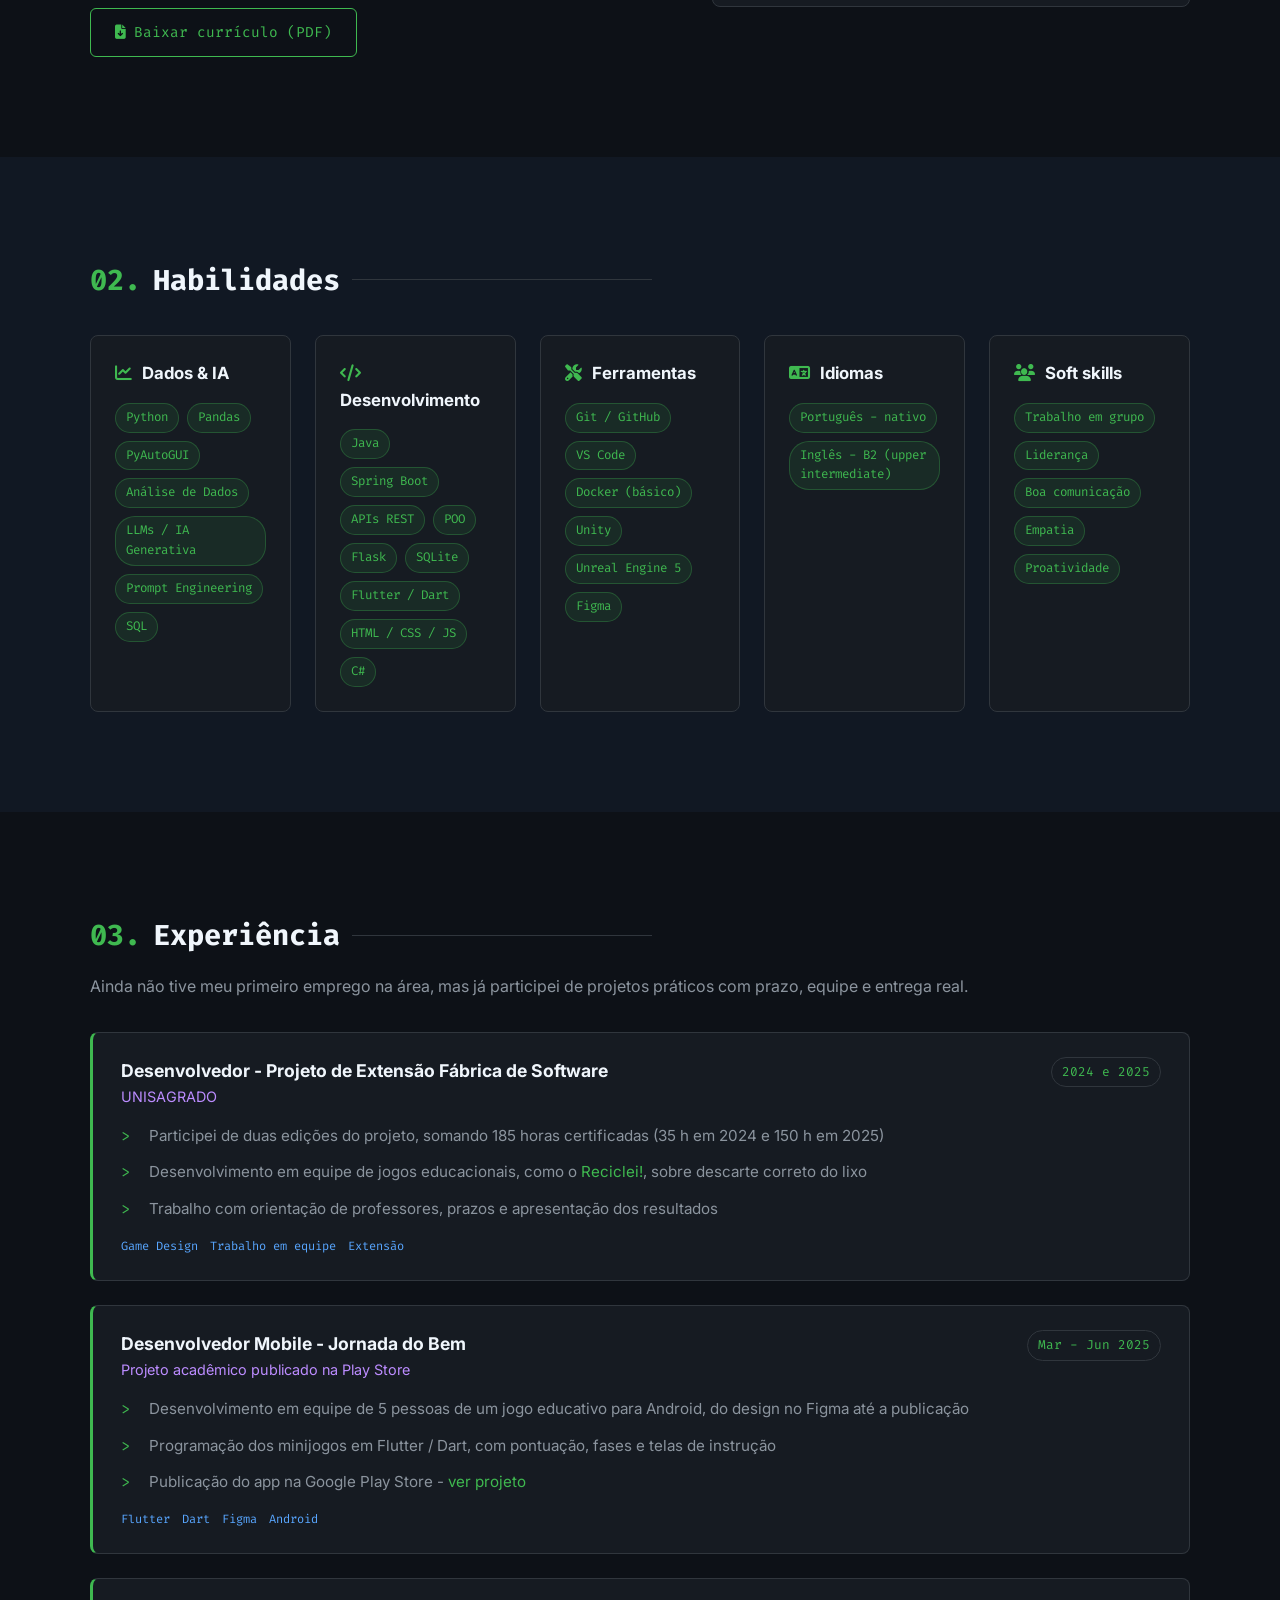
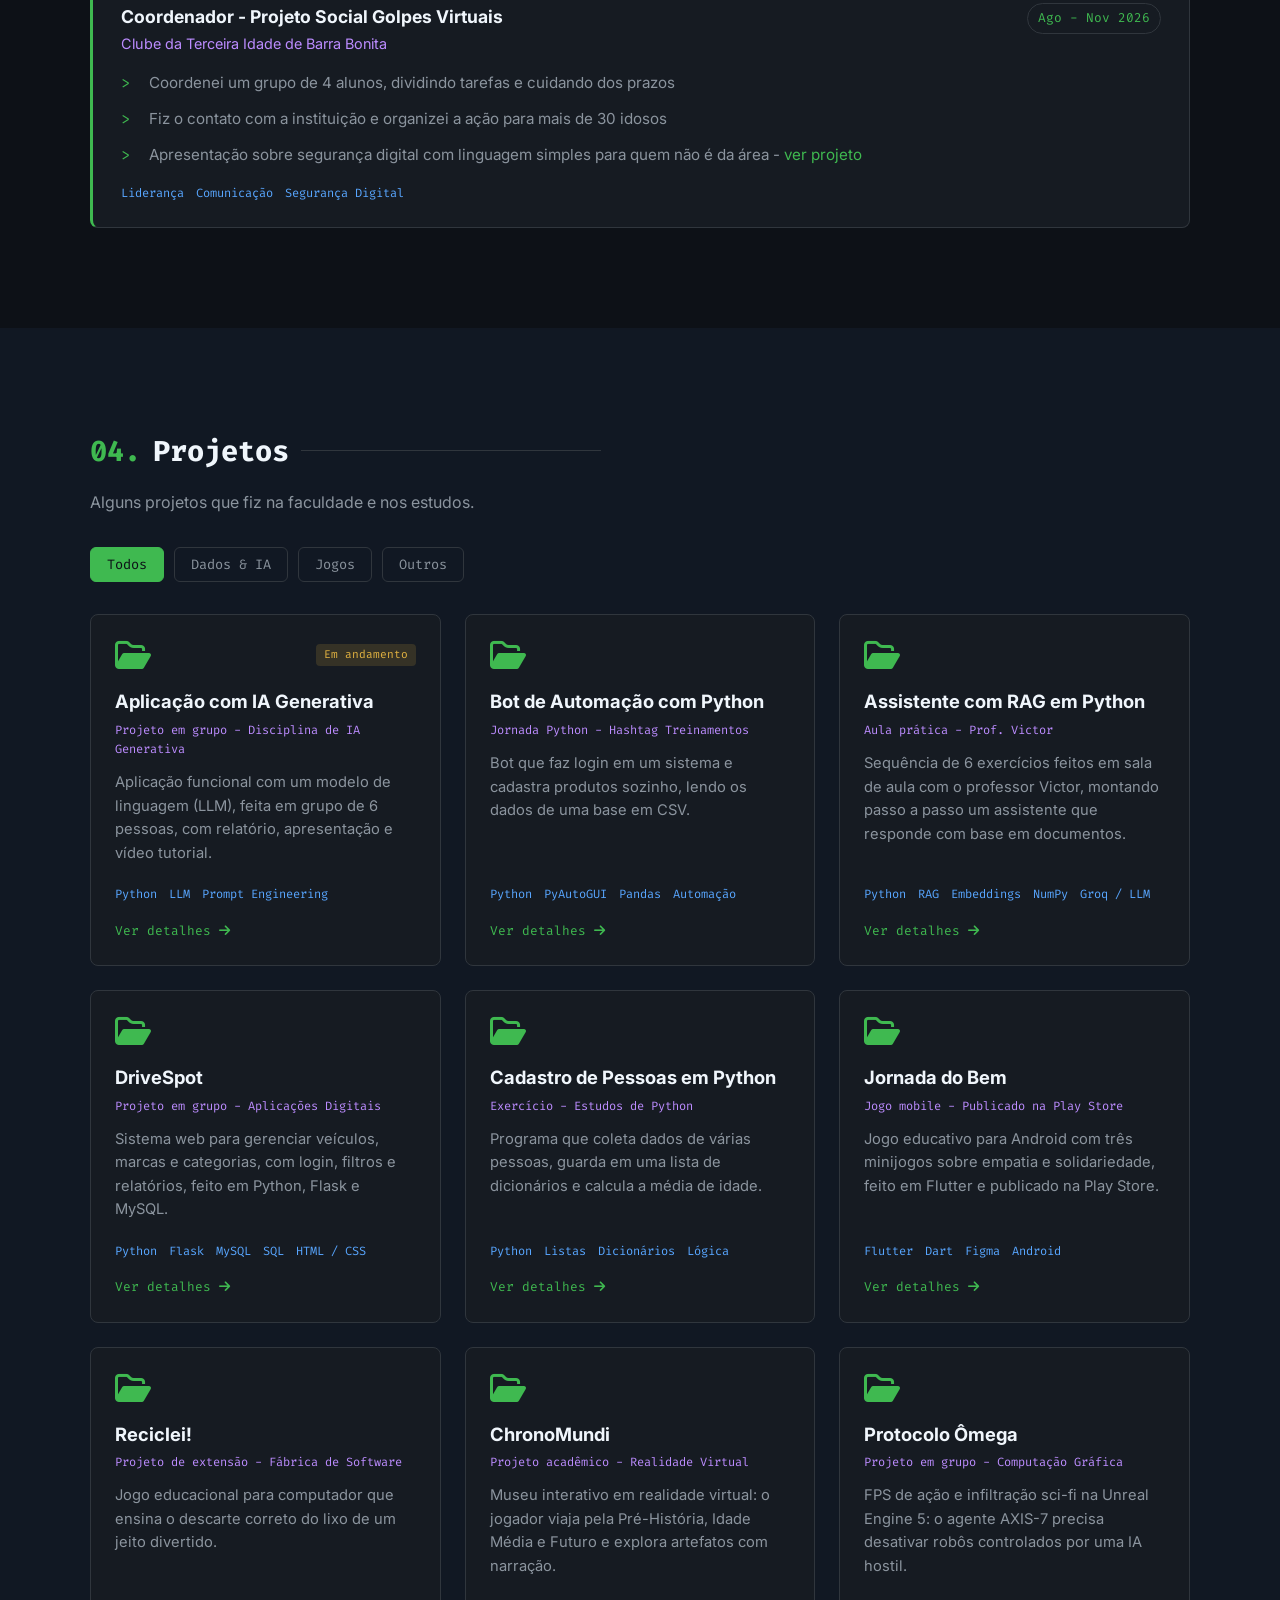
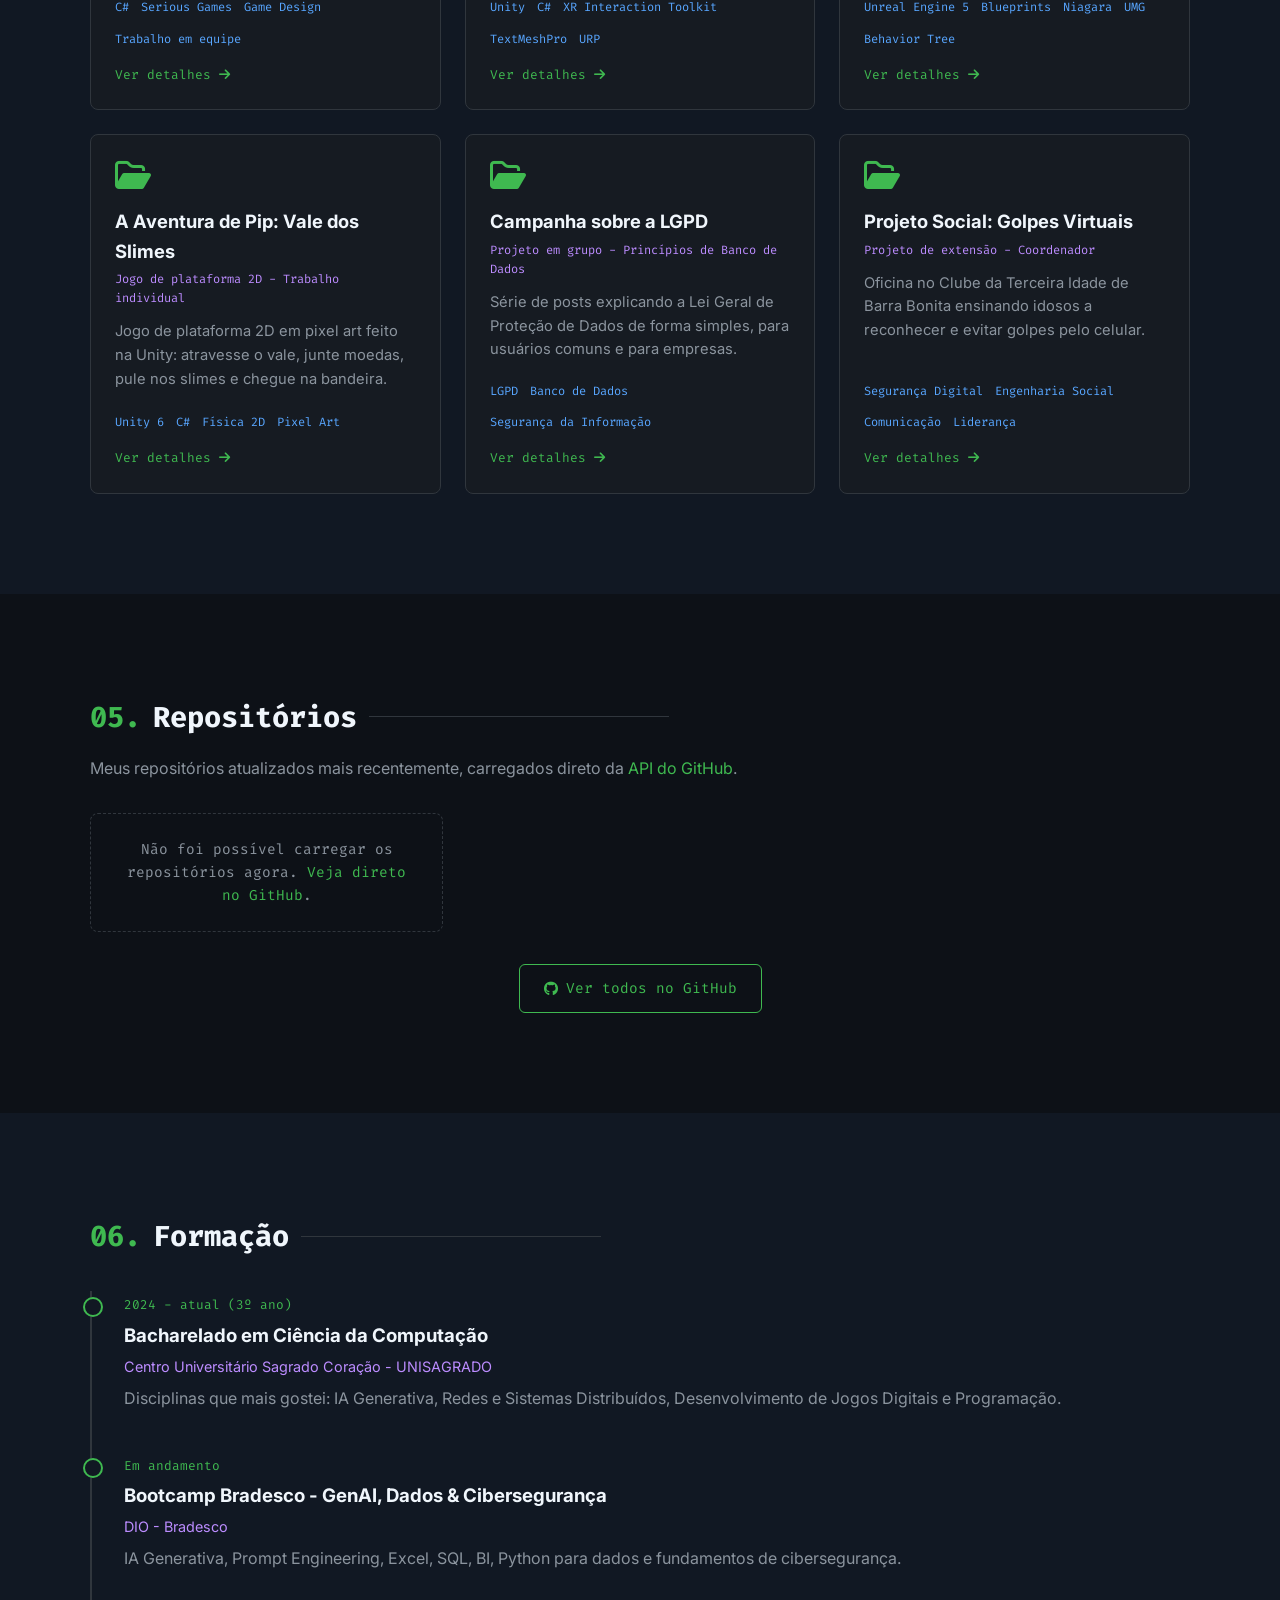
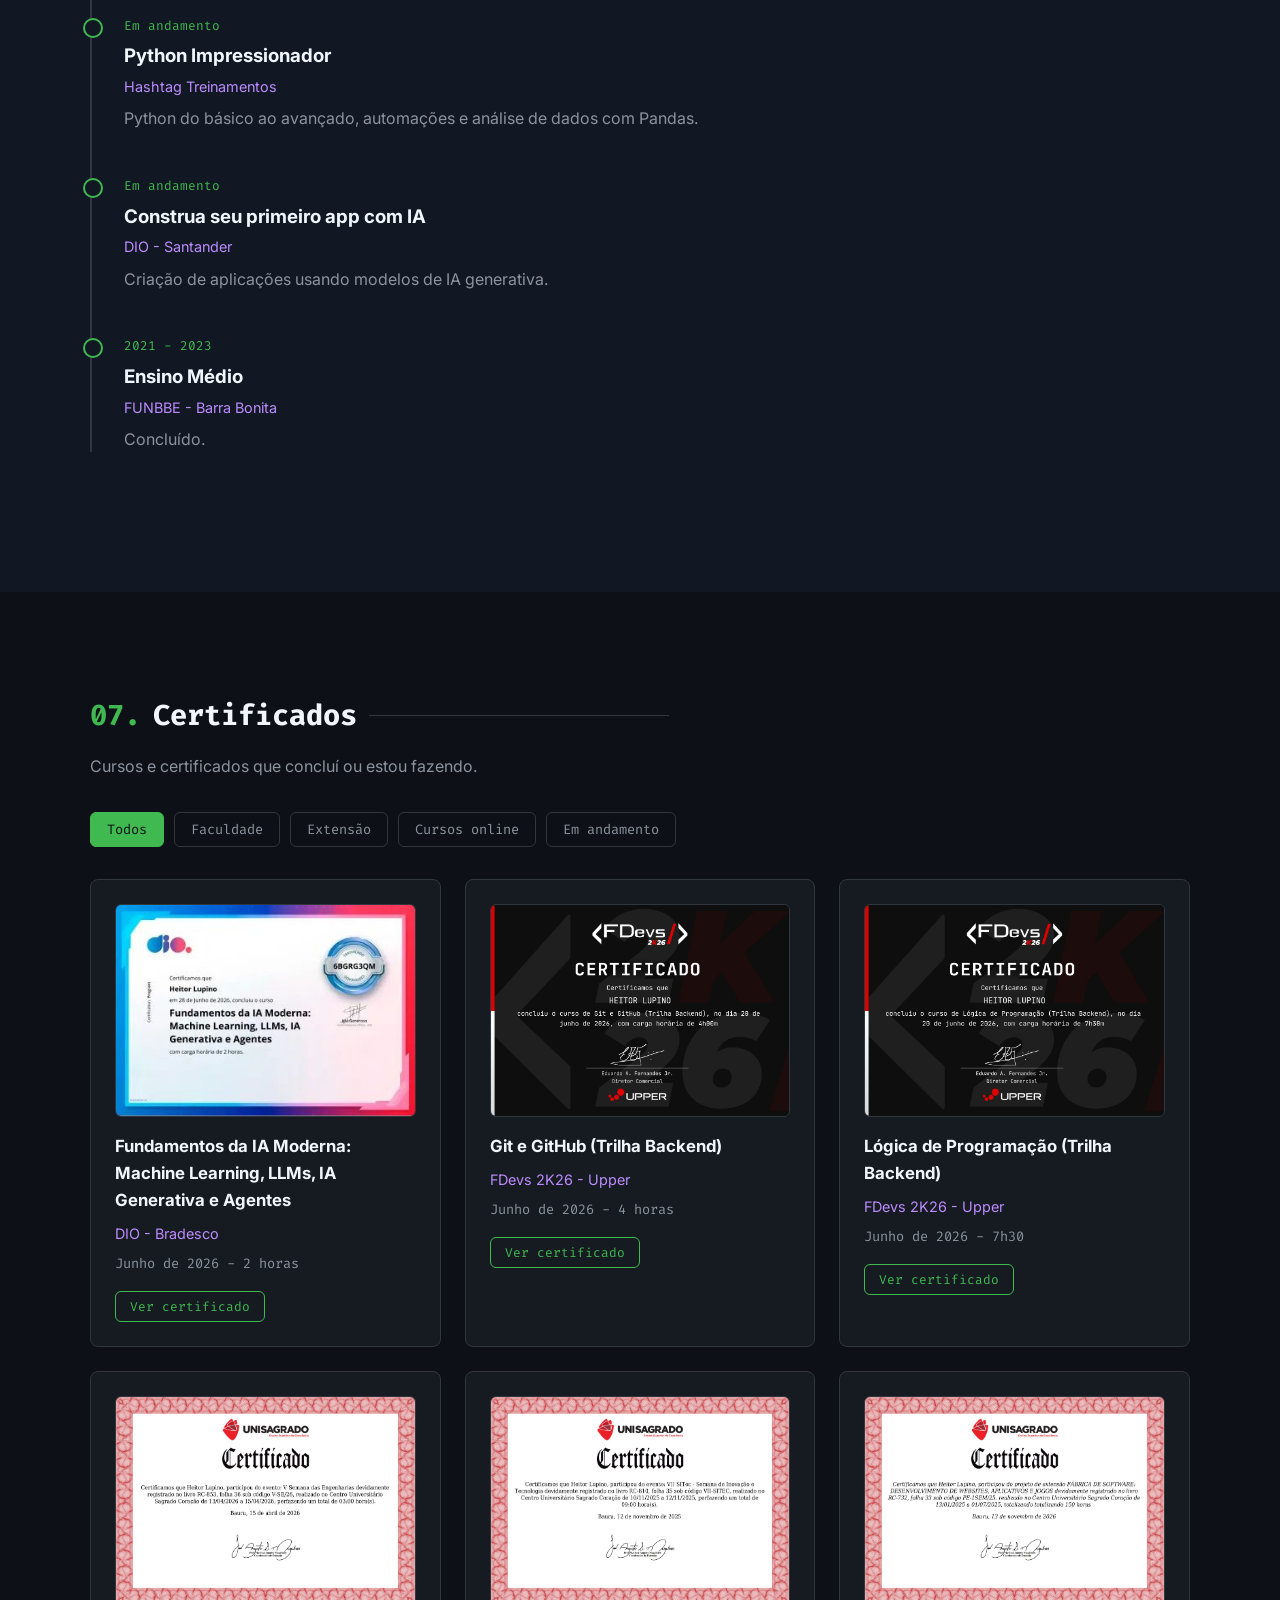
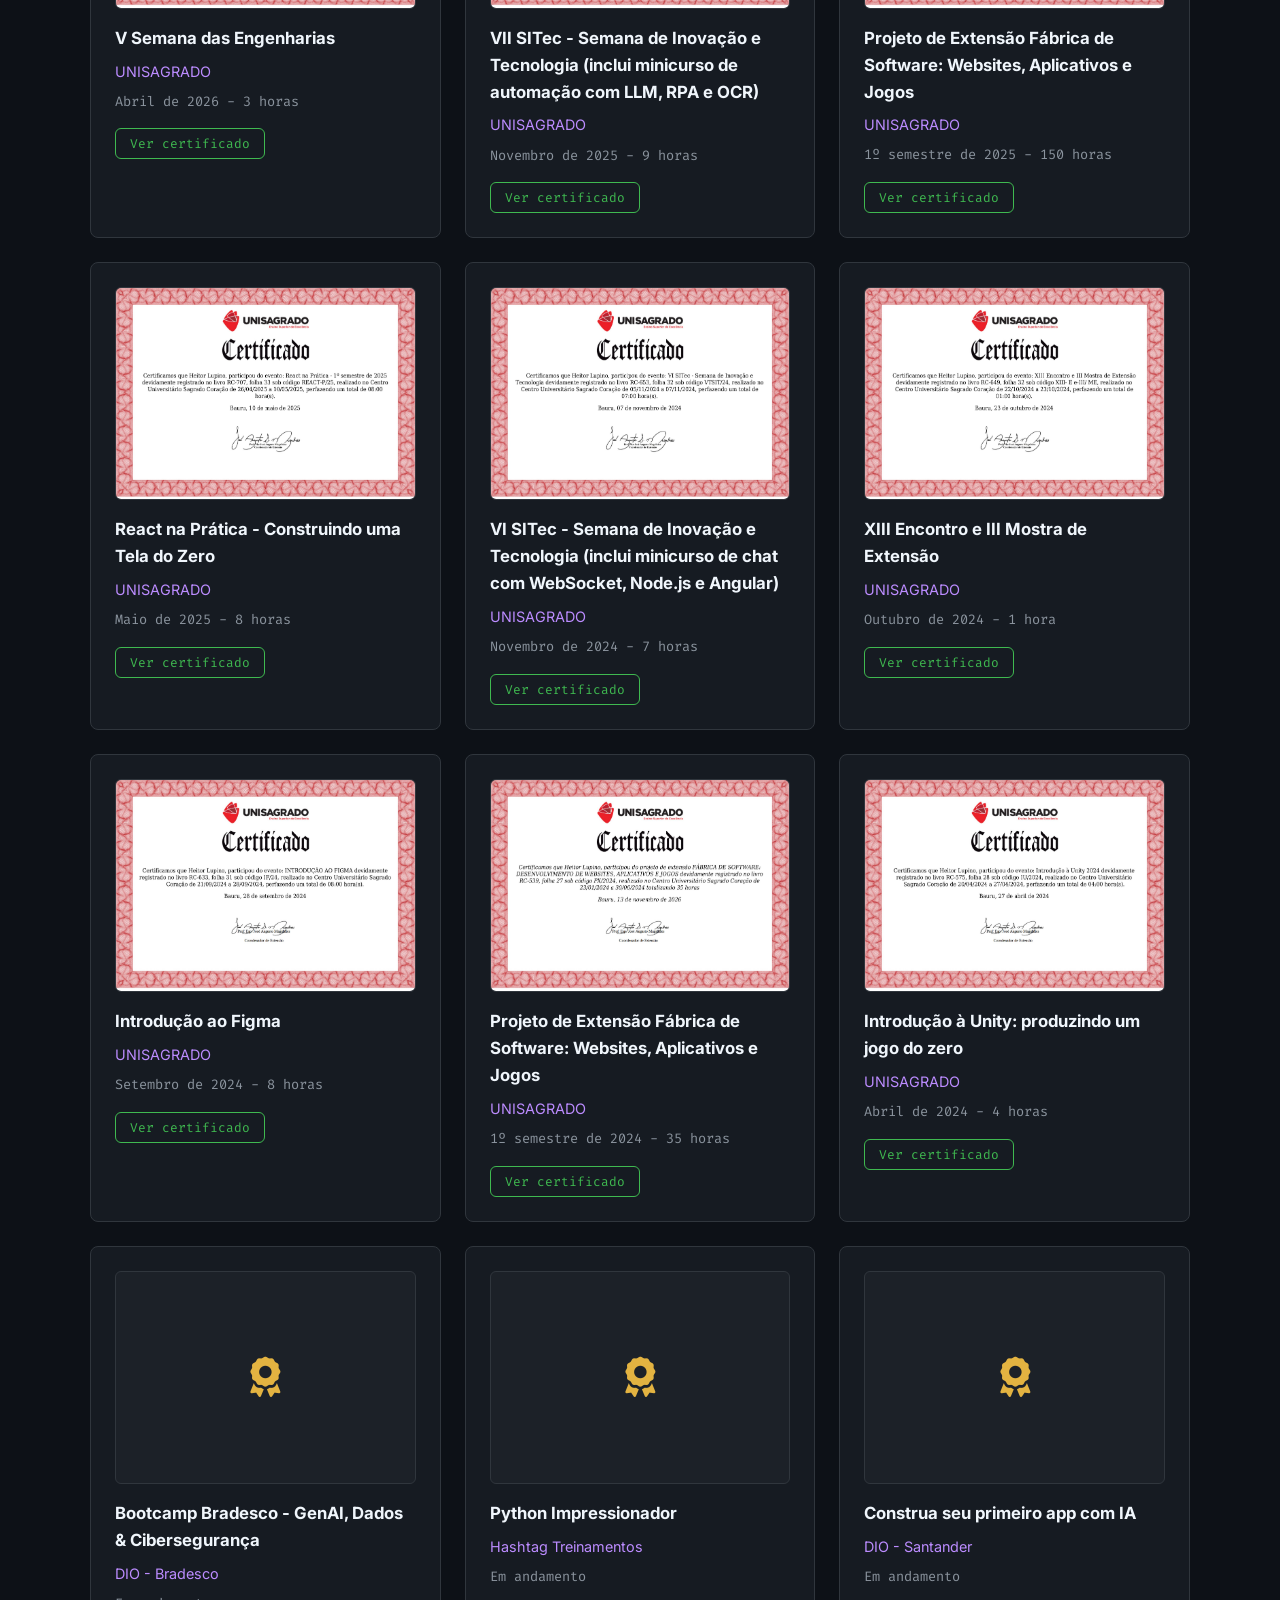
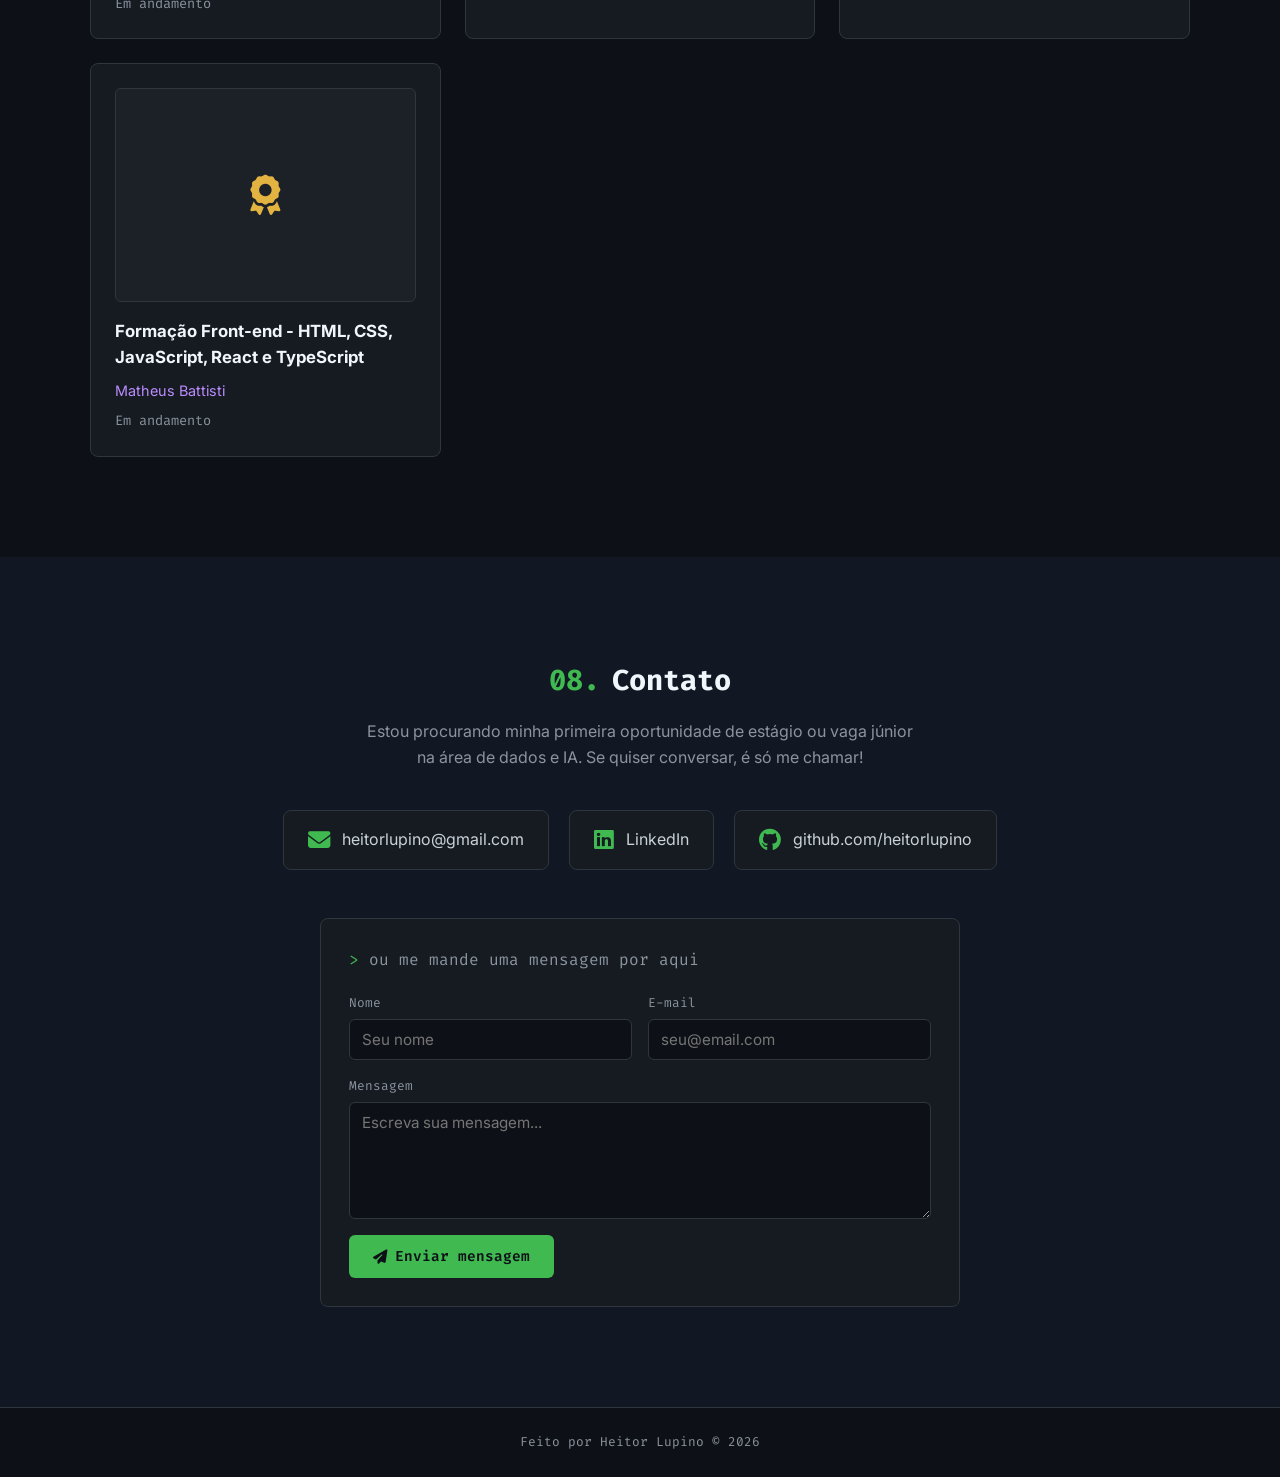
==== commit 54538779: "Atualiza curriculo" ====
--- a/index.html
+++ b/index.html
@@ -81,7 +81,7 @@
 
           <div class="hero-buttons">
             <a href="#projetos" class="btn btn-primary">Ver projetos <i class="fa-solid fa-arrow-down"></i></a>
-            <a href="assets/curriculo/Curriculo_Heitor_Lupino.pdf" target="_blank" class="btn btn-outline"><i class="fa-solid fa-file-arrow-down"></i> Currículo</a>
+            <a href="assets/curriculo/Curriculo_Heitor_Lupino.pdf?v=2" target="_blank" class="btn btn-outline"><i class="fa-solid fa-file-arrow-down"></i> Currículo</a>
           </div>
 
           <div class="hero-socials">
@@ -184,7 +184,7 @@
               <li><i class="fa-solid fa-briefcase"></i> Aberto a estágio / vaga júnior (presencial, híbrido ou remoto)</li>
             </ul>
 
-            <a href="assets/curriculo/Curriculo_Heitor_Lupino.pdf" target="_blank" class="btn btn-outline about-cv">
+            <a href="assets/curriculo/Curriculo_Heitor_Lupino.pdf?v=2" target="_blank" class="btn btn-outline about-cv">
               <i class="fa-solid fa-file-arrow-down"></i> Baixar currículo (PDF)
             </a>
           </div>
